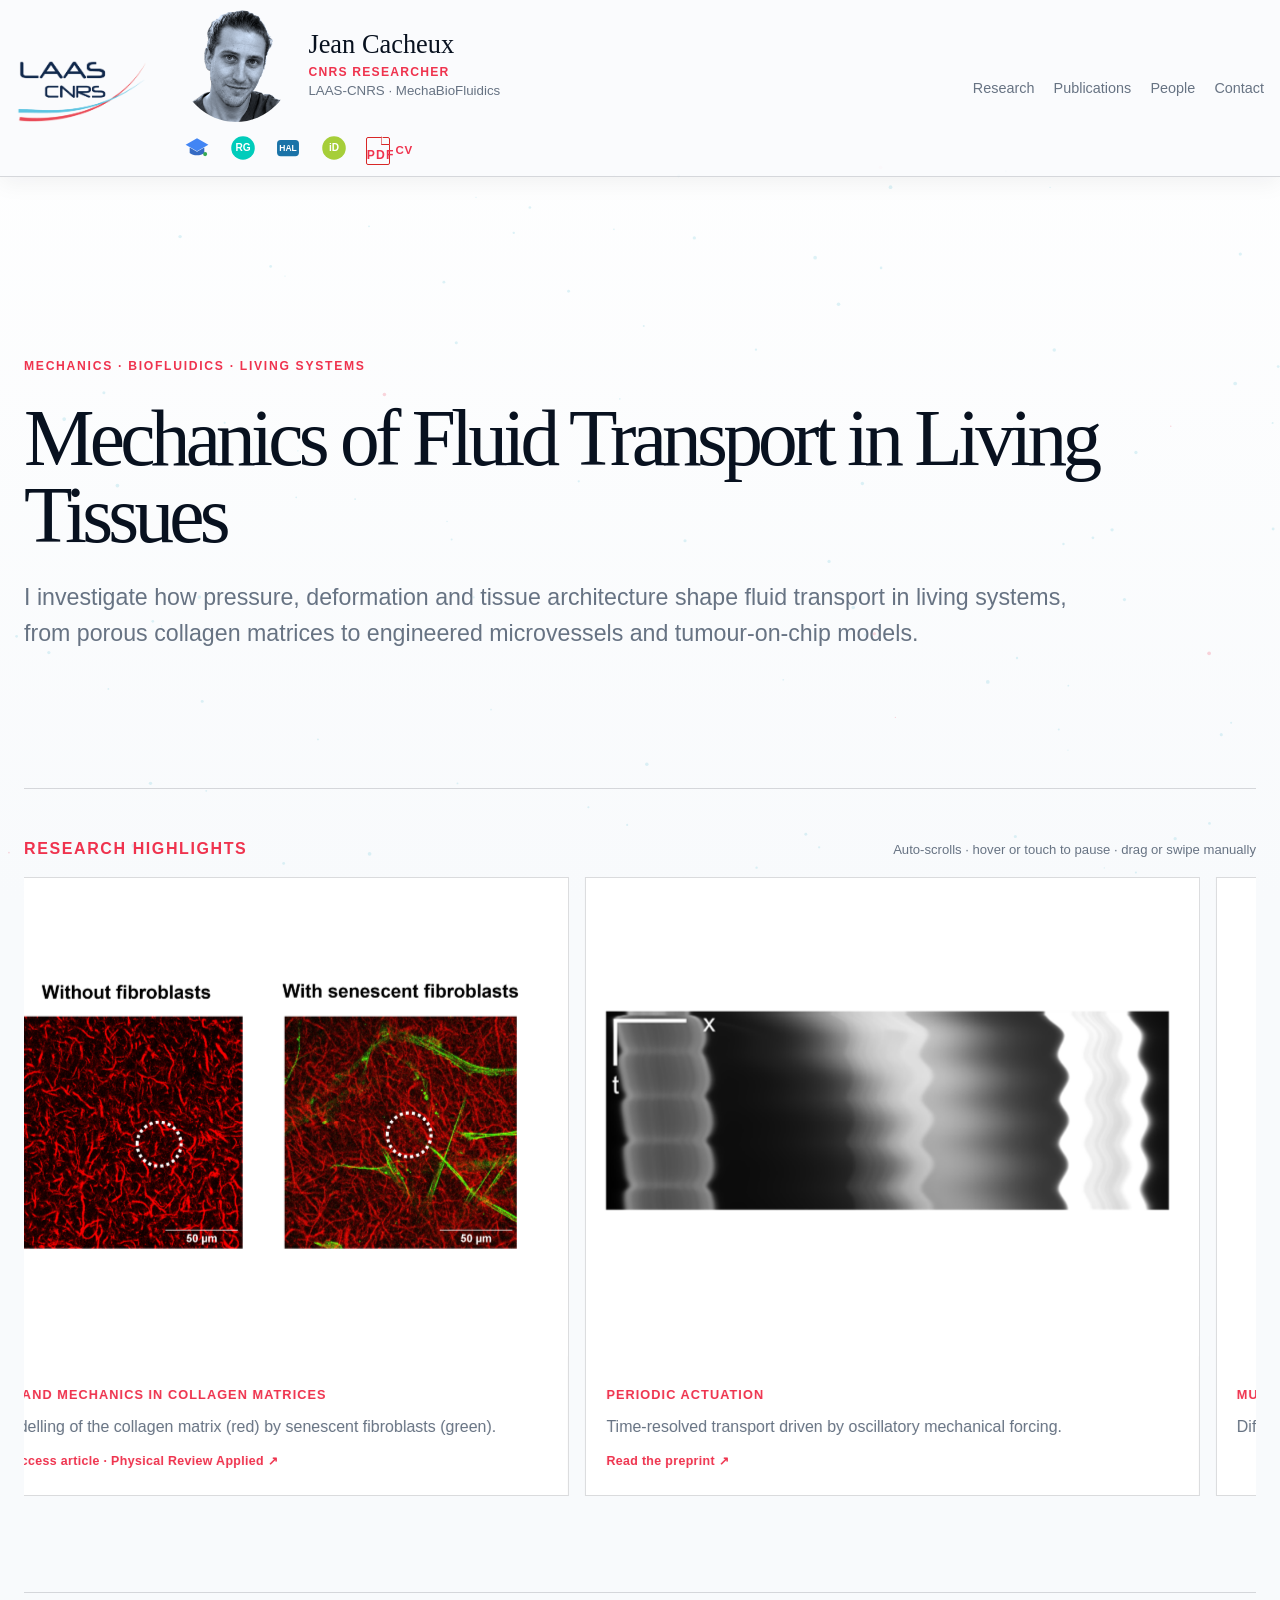
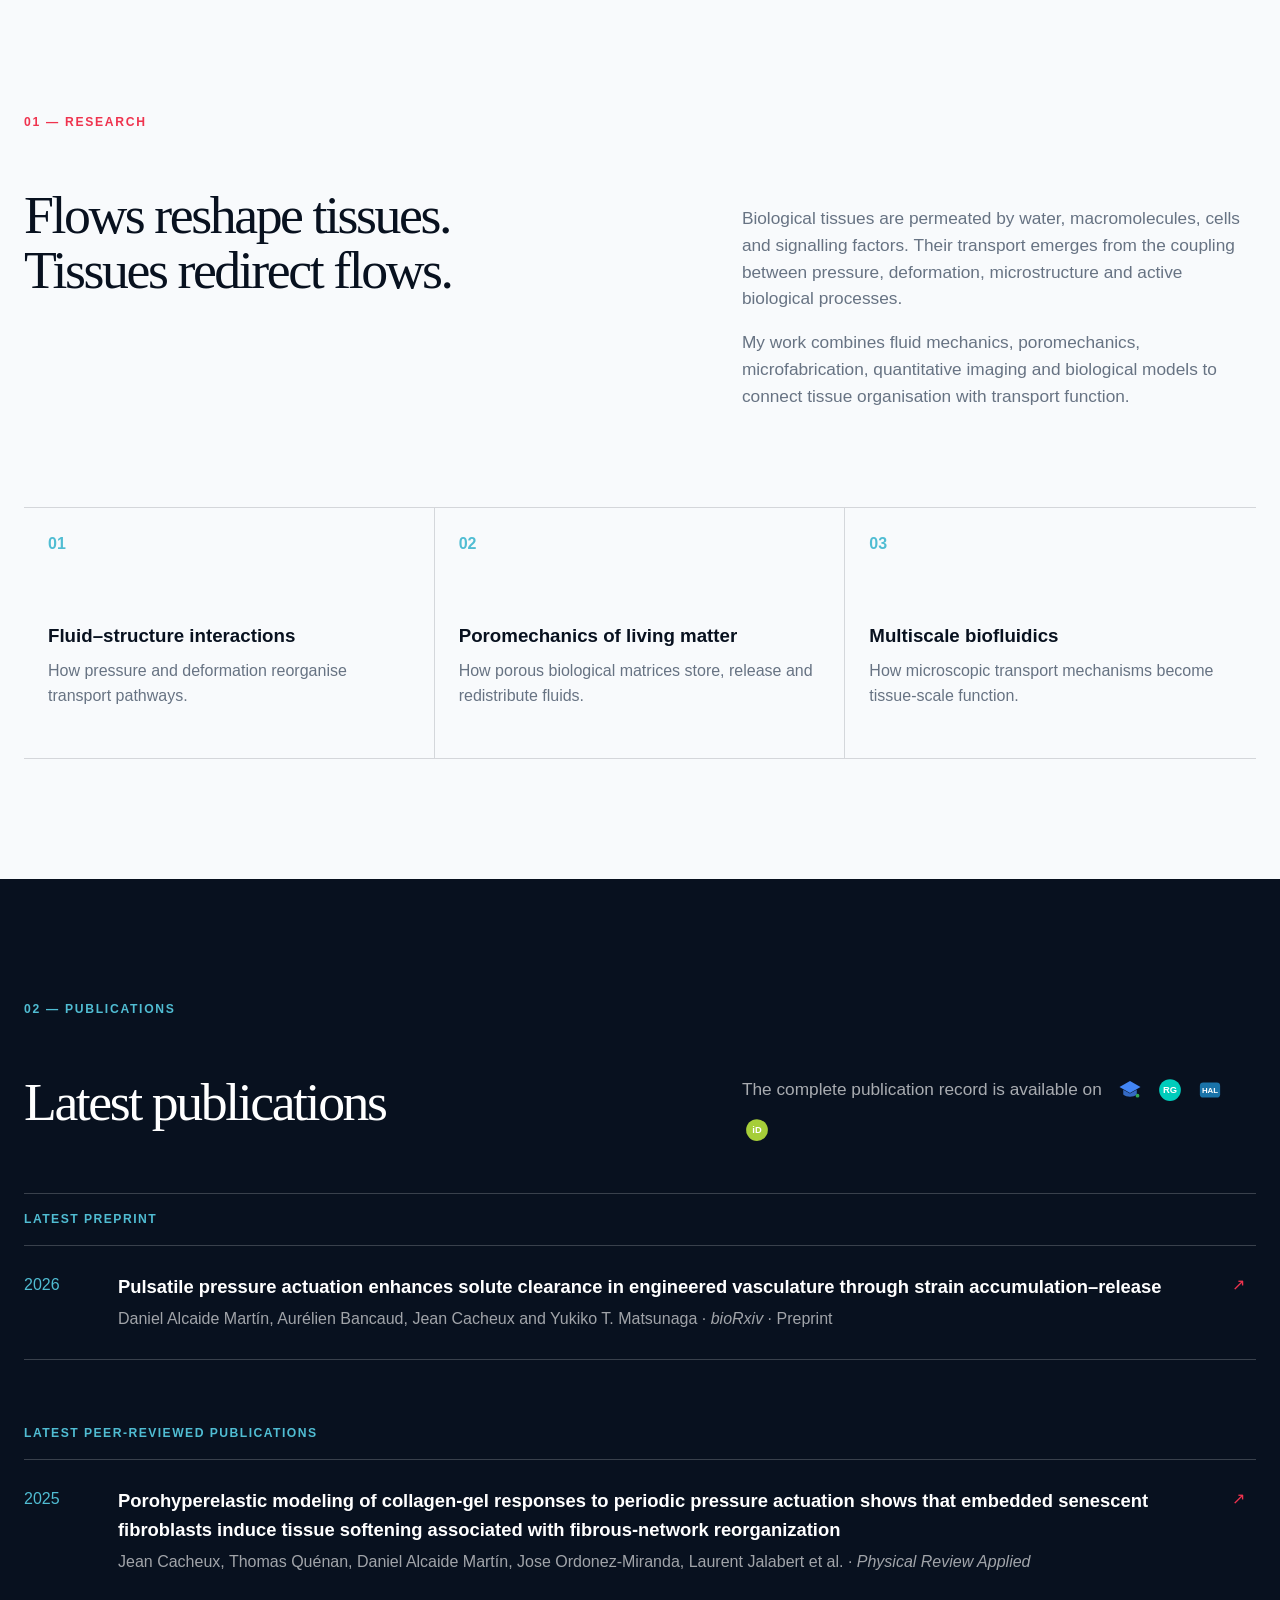
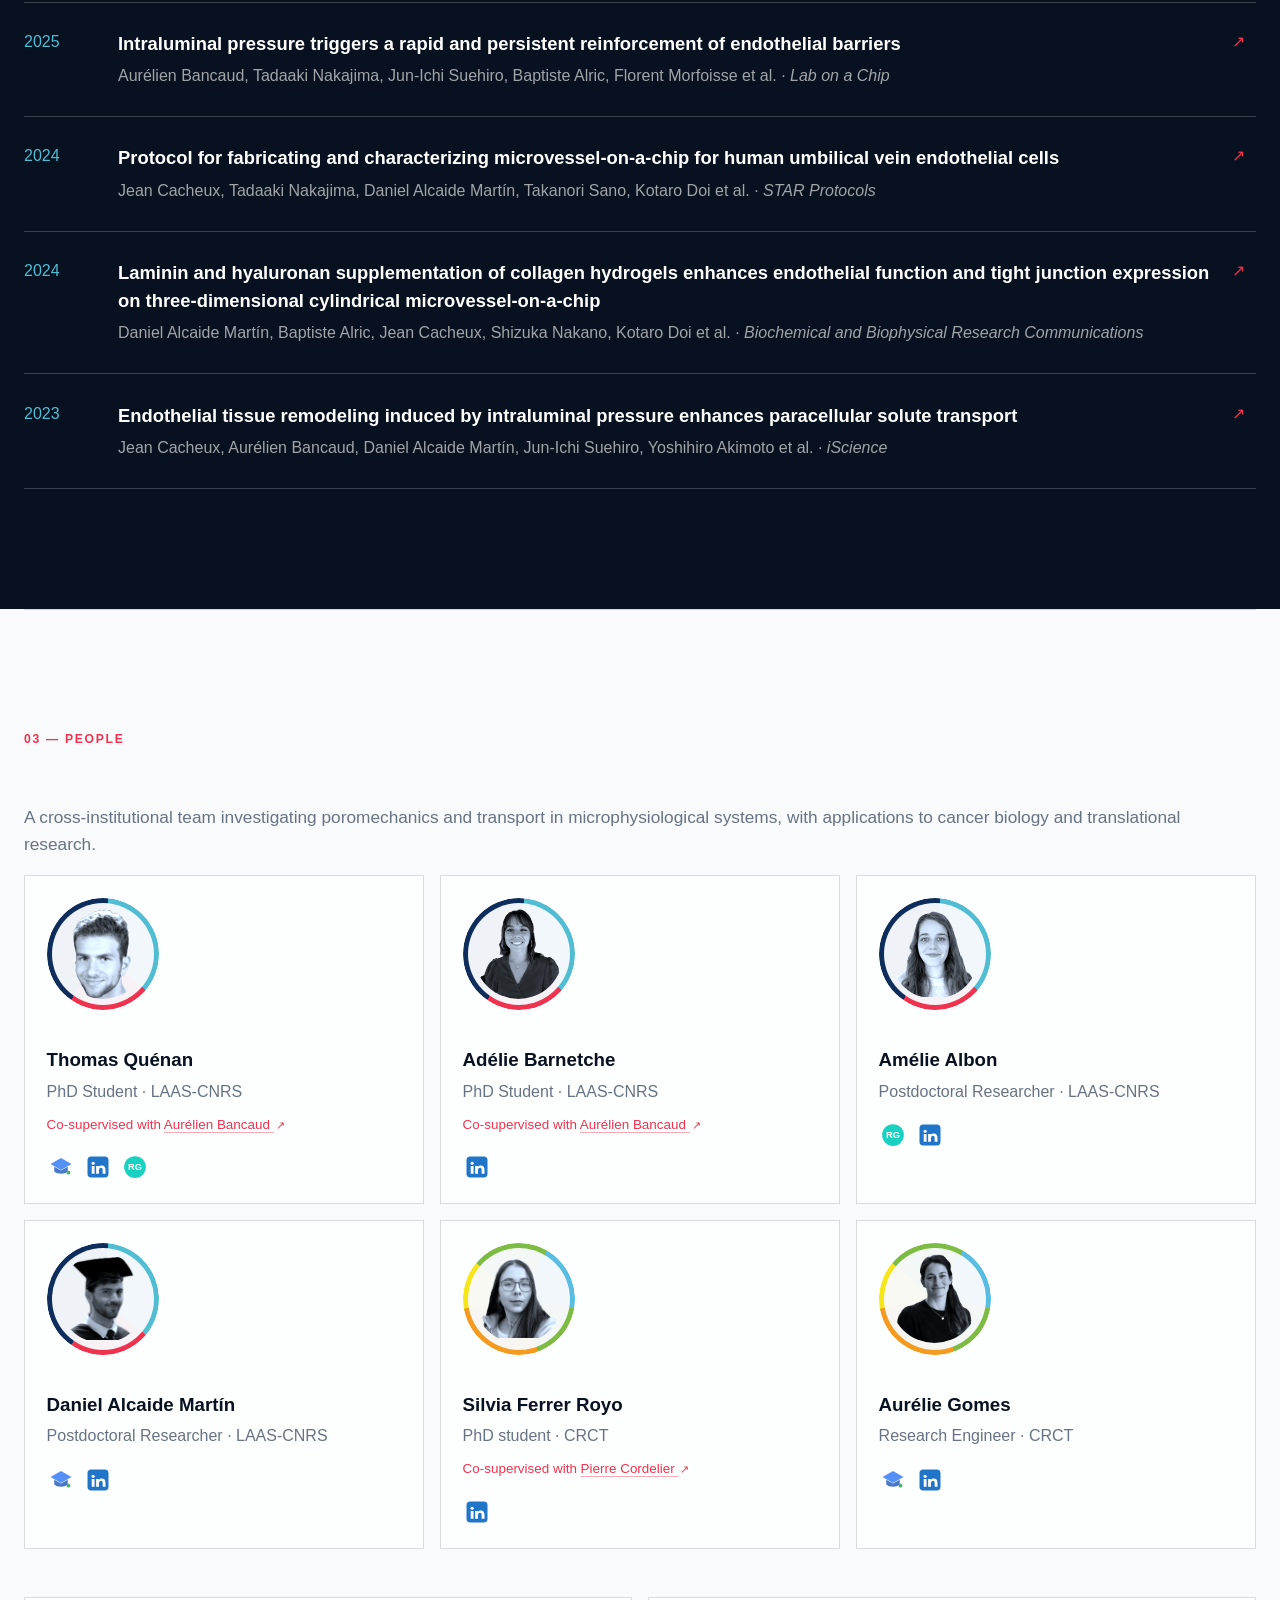
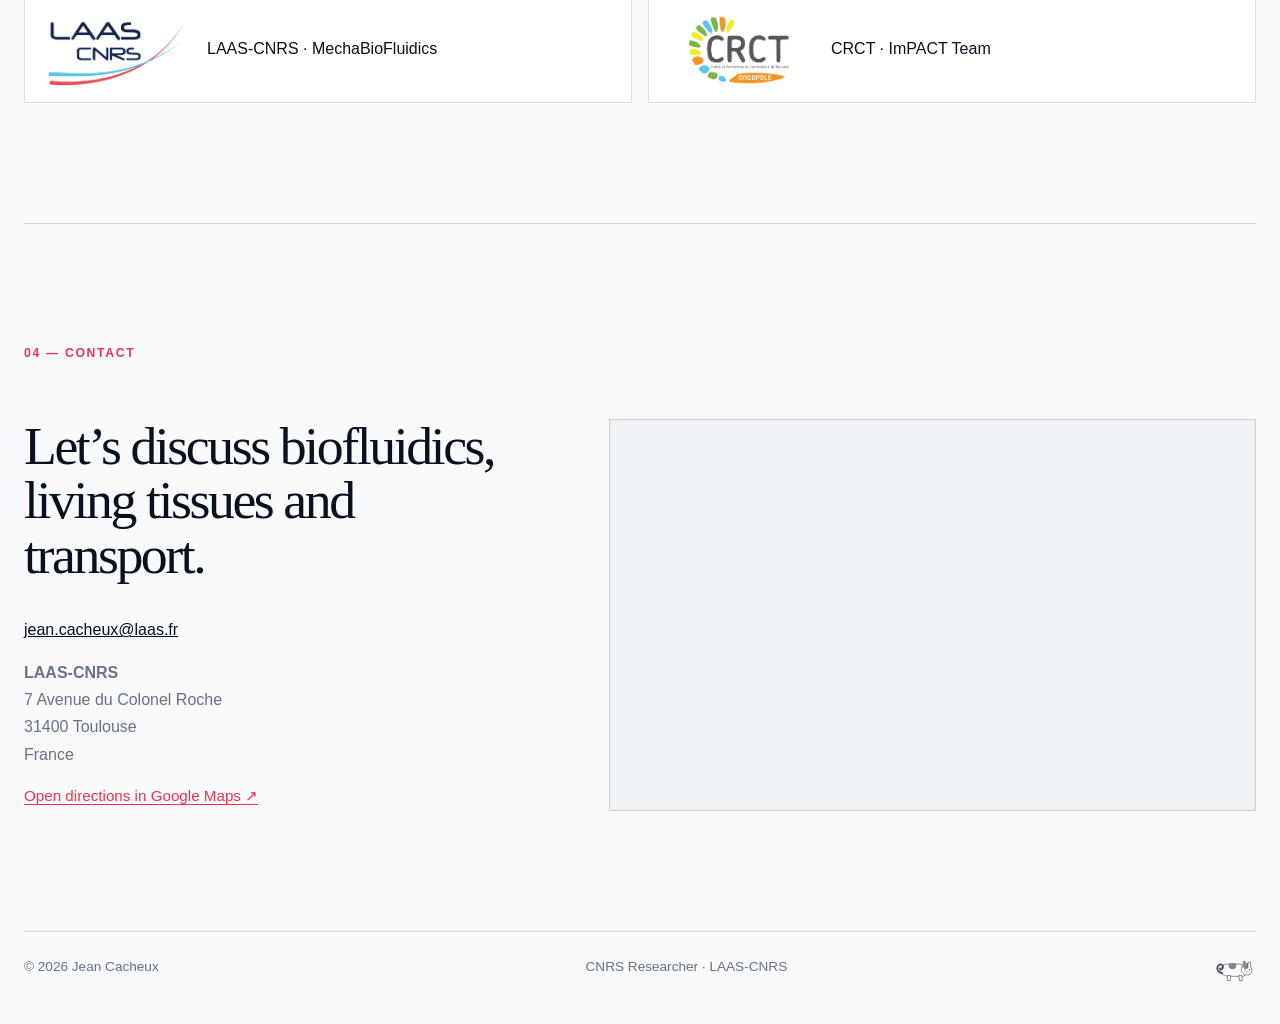
==== index.html @ 224aa4f1 "Add files via upload" ====
<!doctype html>
<html lang="en">
<head>
  <meta charset="utf-8">
  <meta name="viewport" content="width=device-width, initial-scale=1">
  <title>Jean Cacheux | CNRS Researcher | LAAS-CNRS</title>
  <meta name="description" content="Jean Cacheux is a CNRS researcher at LAAS-CNRS studying fluid transport in living tissues, collagen mechanics, biofluidics, engineered microvessels and tumour-on-chip models.">
  <meta name="author" content="Jean Cacheux">
  <meta name="keywords" content="Jean Cacheux, CNRS researcher, LAAS-CNRS, biofluidics, collagen mechanics, fluid transport, living tissues, microfluidics, tumour-on-chip, mechanobiology">
  <meta name="robots" content="index, follow, max-image-preview:large, max-snippet:-1, max-video-preview:-1">
  <meta name="theme-color" content="#f8fafc">
  <meta name="color-scheme" content="light">

  <link rel="canonical" href="https://jeancacheux.github.io/">
  <link rel="icon" href="favicon.svg" type="image/svg+xml">
  <link rel="apple-touch-icon" href="apple-touch-icon.png">

  <meta property="og:type" content="profile">
  <meta property="og:site_name" content="Jean Cacheux">
  <meta property="og:locale" content="en_GB">
  <meta property="og:title" content="Jean Cacheux | CNRS Researcher">
  <meta property="og:description" content="Mechanics and fluid transport in living tissues, collagen matrices, engineered microvessels and tumour-on-chip models.">
  <meta property="og:url" content="https://jeancacheux.github.io/">
  <meta property="og:image" content="https://jeancacheux.github.io/portrait-jean-cacheux-clean.png">
  <meta property="og:image:alt" content="Portrait of Jean Cacheux, CNRS researcher">
  <meta property="profile:first_name" content="Jean">
  <meta property="profile:last_name" content="Cacheux">

  <meta name="twitter:card" content="summary_large_image">
  <meta name="twitter:title" content="Jean Cacheux | CNRS Researcher">
  <meta name="twitter:description" content="Mechanics and fluid transport in living tissues, collagen matrices, engineered microvessels and tumour-on-chip models.">
  <meta name="twitter:image" content="https://jeancacheux.github.io/portrait-jean-cacheux-clean.png">
  <meta name="twitter:image:alt" content="Portrait of Jean Cacheux, CNRS researcher">

  <script type="application/ld+json">
{
  "@context": "https://schema.org",
  "@type": "ProfilePage",
  "@id": "https://jeancacheux.github.io/#profile-page",
  "url": "https://jeancacheux.github.io/",
  "name": "Jean Cacheux | CNRS Researcher at LAAS-CNRS",
  "description": "Academic profile of Jean Cacheux, CNRS researcher at LAAS-CNRS, working on fluid transport in living tissues, collagen mechanics, biofluidics, engineered microvessels and tumour-on-chip models.",
  "dateModified": "2026-08-03",
  "mainEntity": {
    "@type": "Person",
    "@id": "https://jeancacheux.github.io/#jean-cacheux",
    "name": "Jean Cacheux",
    "givenName": "Jean",
    "familyName": "Cacheux",
    "url": "https://jeancacheux.github.io/",
    "image": "https://jeancacheux.github.io/portrait-jean-cacheux-clean.png",
    "jobTitle": "CNRS Researcher",
    "description": "CNRS researcher studying mechanics and fluid transport in living tissues, collagen matrices, engineered microvessels and tumour-on-chip models.",
    "email": "mailto:jean.cacheux@laas.fr",
    "worksFor": [
      {
        "@type": "Organization",
        "name": "Centre national de la recherche scientifique",
        "alternateName": "CNRS",
        "url": "https://www.cnrs.fr/"
      },
      {
        "@type": "ResearchOrganization",
        "name": "LAAS-CNRS",
        "alternateName": "Laboratoire d'analyse et d'architecture des systèmes",
        "url": "https://www.laas.fr/"
      }
    ],
    "affiliation": [
      {
        "@type": "ResearchOrganization",
        "name": "LAAS-CNRS",
        "url": "https://www.laas.fr/"
      },
      {
        "@type": "ResearchOrganization",
        "name": "Centre de recherches en cancérologie de Toulouse",
        "alternateName": "CRCT",
        "url": "https://www.crct-inserm.fr/"
      }
    ],
    "address": {
      "@type": "PostalAddress",
      "streetAddress": "7 Avenue du Colonel Roche",
      "postalCode": "31400",
      "addressLocality": "Toulouse",
      "addressCountry": "FR"
    },
    "knowsAbout": [
      "Biofluidics",
      "Fluid transport in living tissues",
      "Collagen mechanics",
      "Poromechanics",
      "Microfluidics",
      "Engineered microvessels",
      "Tumour-on-chip models",
      "Mechanobiology"
    ],
    "sameAs": [
      "https://scholar.google.com/citations?user=5zyfPC8AAAAJ",
      "https://www.researchgate.net/profile/Jean-Cacheux",
      "https://cv.hal.science/jean-cacheux",
      "https://orcid.org/0000-0001-6671-5533"
    ]
  }
}
  </script>

  <link rel="stylesheet" href="styles.css?v=20260804-header-cat-clean">
</head>
<body>
  <canvas id="particles" aria-hidden="true"></canvas>

  <header class="site-header">
    <div class="header-inner">
      <img class="laas-logo" src="laas-cnrs-logo-transparent.png" alt="LAAS-CNRS">

      <div class="identity">
        <span class="identity-photo-frame"><img src="portrait-jean-cacheux-clean.png" alt="Jean Cacheux"></span>
        <div>
          <strong>Jean Cacheux</strong>
          <span>CNRS Researcher</span>
          <small>LAAS-CNRS · MechaBioFluidics</small>
        </div>

        <div class="profiles" aria-label="Academic profiles">
        <a href="https://scholar.google.com/citations?user=5zyfPC8AAAAJ" target="_blank" rel="noreferrer" aria-label="Google Scholar"><img src="icon-scholar.svg" alt=""></a>
        <a href="https://www.researchgate.net/profile/Jean-Cacheux" target="_blank" rel="noreferrer" aria-label="ResearchGate"><img src="icon-researchgate.svg" alt=""></a>
        <a href="https://cv.hal.science/jean-cacheux" target="_blank" rel="noreferrer" aria-label="HAL"><img src="icon-hal.svg" alt=""></a>
        <a href="https://orcid.org/0000-0001-6671-5533" target="_blank" rel="noreferrer" aria-label="ORCID"><img src="icon-orcid.svg" alt=""></a>
        <a class="cv-download" href="jean-cacheux-cv.pdf" download aria-label="Download CV as PDF">
          <span class="pdf-badge" aria-hidden="true"><span>PDF</span></span>
          <span>CV</span>
        </a>
      </div>
      </div>

      <nav aria-label="Main navigation">
        <a href="#research">Research</a>
        <a href="#publications">Publications</a>
        <a href="#team">People</a>
        <a href="#contact">Contact</a>
      </nav>
    </div>
  </header>

  <main>
    <section id="research" class="hero">
      <p class="eyebrow">Mechanics · Biofluidics · Living systems</p>
      <h1>Mechanics of Fluid Transport in Living Tissues</h1>
      <p class="hero-copy">
        I investigate how pressure, deformation and tissue architecture shape fluid
        transport in living systems, from porous collagen matrices to engineered
        microvessels and tumour-on-chip models.
      </p>
    </section>

    <section class="carousel-section" aria-label="Research highlights">
      <div class="carousel-heading">
        <h2>Research highlights</h2>
        <p>Auto-scrolls · hover or touch to pause · drag or swipe manually</p>
      </div>

      <div class="carousel" id="research-carousel">
        <div class="carousel-track">
          <article class="slide parallax-card">
            <img src="research-collagen.png" alt="Macromolecular transport in collagen">
            <div>
              <strong>Flow and mechanics in collagen matrices</strong>
              <p>Remodelling of the collagen matrix (red) by senescent fibroblasts (green).</p>
              <a class="highlight-paper-link" href="https://hal.science/hal-05399336v1" target="_blank" rel="noreferrer">Open-access article · Physical Review Applied ↗</a>
            </div>
          </article>
          <article class="slide parallax-card">
            <img src="research-kymograph.png" alt="Kymograph of periodic transport">
            <div>
              <strong>Periodic actuation</strong>
              <p>Time-resolved transport driven by oscillatory mechanical forcing.</p>
              <a class="highlight-paper-link" href="https://www.biorxiv.org/content/10.64898/2026.01.08.698435v1" target="_blank" rel="noreferrer">Read the preprint ↗</a>
            </div>
          </article>
          <article class="slide parallax-card">
            <img src="research-diffusion.png" alt="Multiphysics tumour transport simulation">
            <div><strong>Multiphysics modelling</strong><p>Diffusion and convection in simplified tumour models.</p></div>
          </article>
          <article class="slide parallax-card">
            <img src="research-chip.jpg" alt="Multilevel epithelial culture on chip">
            <div><strong>Organ-on-chip</strong><p>Multilevel epithelial culture in laser-cut PMMA devices embedded in collagen.</p></div>
          </article>
          <article class="slide parallax-card">
            <img src="research-vessel.jpg" alt="Pressure-dependent transport in microvessels">
            <div>
              <strong>Microvascular transport</strong>
              <p>Pressure-dependent barrier transport in engineered microvessels.</p>
              <a class="highlight-paper-link" href="https://laas.hal.science/hal-04250976v1" target="_blank" rel="noreferrer">Open-access article · iScience ↗</a>
            </div>
          </article>
        </div>
      </div>
    </section>

    <section class="chapter">
      <div class="chapter-label">01 — Research</div>
      <div class="chapter-grid">
        <h2>Flows reshape tissues.<br>Tissues redirect flows.</h2>
        <div>
          <p>Biological tissues are permeated by water, macromolecules, cells and signalling factors. Their transport emerges from the coupling between pressure, deformation, microstructure and active biological processes.</p>
          <p>My work combines fluid mechanics, poromechanics, microfabrication, quantitative imaging and biological models to connect tissue organisation with transport function.</p>
        </div>
      </div>

      <div class="axes">
        <article><span>01</span><h3>Fluid–structure interactions</h3><p>How pressure and deformation reorganise transport pathways.</p></article>
        <article><span>02</span><h3>Poromechanics of living matter</h3><p>How porous biological matrices store, release and redistribute fluids.</p></article>
        <article><span>03</span><h3>Multiscale biofluidics</h3><p>How microscopic transport mechanisms become tissue-scale function.</p></article>
      </div>
    </section>

    <section id="publications" class="chapter dark">
      <div class="chapter-label">02 — Publications</div>
      <div class="chapter-grid">
        <h2>Latest publications</h2>
        <p class="publication-links">
          <span>The complete publication record is available on</span>
          <a href="https://scholar.google.com/citations?user=5zyfPC8AAAAJ" target="_blank" rel="noreferrer" aria-label="Google Scholar">
            <img src="icon-scholar.svg" alt="">
          </a>
          <a href="https://www.researchgate.net/profile/Jean-Cacheux" target="_blank" rel="noreferrer" aria-label="ResearchGate">
            <img src="icon-researchgate.svg" alt="">
          </a>
          <a href="https://cv.hal.science/jean-cacheux" target="_blank" rel="noreferrer" aria-label="HAL">
            <img src="icon-hal.svg" alt="">
          </a>
          <a href="https://orcid.org/0000-0001-6671-5533" target="_blank" rel="noreferrer" aria-label="ORCID">
            <img src="icon-orcid.svg" alt="">
          </a>
        </p>
      </div>

      <div class="preprints">
        <div class="preprints-heading">
          <span>Latest preprint</span>
        </div>
        <article>
          <time>2026</time>
          <div>
            <h3>Pulsatile pressure actuation enhances solute clearance in engineered vasculature through strain accumulation–release</h3>
            <p>Daniel Alcaide Martín, Aurélien Bancaud, Jean Cacheux and Yukiko T. Matsunaga · <em>bioRxiv</em> · Preprint</p>
          </div>
          <a href="https://www.biorxiv.org/content/10.64898/2026.01.08.698435v1"
             target="_blank" rel="noreferrer"
             aria-label="Open preprint on bioRxiv">↗</a>
        </article>
      </div>

      <div class="peer-reviewed-label">Latest peer-reviewed publications</div>

      <div class="publications">
        <article><time>2025</time><div><h3>Porohyperelastic modeling of collagen-gel responses to periodic pressure actuation shows that embedded senescent fibroblasts induce tissue softening associated with fibrous-network reorganization</h3><p>Jean Cacheux, Thomas Quénan, Daniel Alcaide Martín, Jose Ordonez-Miranda, Laurent Jalabert et al. · <em>Physical Review Applied</em></p></div><a href="https://doi.org/10.1103/7c89-529p" target="_blank" rel="noreferrer">↗</a></article>
        <article><time>2025</time><div><h3>Intraluminal pressure triggers a rapid and persistent reinforcement of endothelial barriers</h3><p>Aurélien Bancaud, Tadaaki Nakajima, Jun-Ichi Suehiro, Baptiste Alric, Florent Morfoisse et al. · <em>Lab on a Chip</em></p></div><a href="https://doi.org/10.1039/D5LC00104H" target="_blank" rel="noreferrer">↗</a></article>
        <article><time>2024</time><div><h3>Protocol for fabricating and characterizing microvessel-on-a-chip for human umbilical vein endothelial cells</h3><p>Jean Cacheux, Tadaaki Nakajima, Daniel Alcaide Martín, Takanori Sano, Kotaro Doi et al. · <em>STAR Protocols</em></p></div><a href="https://doi.org/10.1016/j.xpro.2024.102950" target="_blank" rel="noreferrer">↗</a></article>
        <article><time>2024</time><div><h3>Laminin and hyaluronan supplementation of collagen hydrogels enhances endothelial function and tight junction expression on three-dimensional cylindrical microvessel-on-a-chip</h3><p>Daniel Alcaide Martín, Baptiste Alric, Jean Cacheux, Shizuka Nakano, Kotaro Doi et al. · <em>Biochemical and Biophysical Research Communications</em></p></div><a href="https://doi.org/10.1016/j.bbrc.2024.150234" target="_blank" rel="noreferrer">↗</a></article>
        <article><time>2023</time><div><h3>Endothelial tissue remodeling induced by intraluminal pressure enhances paracellular solute transport</h3><p>Jean Cacheux, Aurélien Bancaud, Daniel Alcaide Martín, Jun-Ichi Suehiro, Yoshihiro Akimoto et al. · <em>iScience</em></p></div><a href="https://doi.org/10.1016/j.isci.2023.107141" target="_blank" rel="noreferrer">↗</a></article>
      </div>
    </section>

    <section id="team" class="chapter">
      <div class="chapter-label">03 — People</div>
      <p class="team-intro">A cross-institutional team investigating poromechanics and transport in microphysiological systems, with applications to cancer biology and translational research.</p>

      <div class="team-grid">
        <article>
          <div class="team-photo laas-photo"><img src="team-thomas.png" alt="Thomas Quénan"></div>
          <h3>Thomas Quénan</h3>
          <p>PhD Student · LAAS-CNRS</p>
          <span>Co-supervised with <a class="supervisor-link" href="https://scholar.google.com/citations?user=j7NBkdAAAAAJ" target="_blank" rel="noreferrer">Aurélien Bancaud <span aria-hidden="true">↗</span></a></span>
        
          <div class="team-profiles" aria-label="Thomas Quénan academic profiles"><a href="https://scholar.google.com/citations?user=dklnf9IAAAAJ" target="_blank" rel="noreferrer" aria-label="Thomas Quénan — Google Scholar"><img src="icon-scholar.svg" alt=""></a><a href="https://fr.linkedin.com/in/thomas-qu%C3%A9nan-95626a209" target="_blank" rel="noreferrer" aria-label="Thomas Quénan — LinkedIn"><img src="icon-linkedin.svg" alt=""></a><a href="https://www.researchgate.net/profile/Thomas-Quenan" target="_blank" rel="noreferrer" aria-label="Thomas Quénan — ResearchGate"><img src="icon-researchgate.svg" alt=""></a></div>
        </article>

        <article>
          <div class="team-photo laas-photo"><img src="team-adelie.png" alt="Adélie Barnetche"></div>
          <h3>Adélie Barnetche</h3>
          <p>PhD Student · LAAS-CNRS</p>
          <span>Co-supervised with <a class="supervisor-link" href="https://scholar.google.com/citations?user=j7NBkdAAAAAJ" target="_blank" rel="noreferrer">Aurélien Bancaud <span aria-hidden="true">↗</span></a></span>

          <div class="team-profiles" aria-label="Adélie Barnetche academic profiles">
            <a href="https://fr.linkedin.com/in/ad%C3%A9lie-barnetche-53496024a" target="_blank" rel="noreferrer" aria-label="Adélie Barnetche — LinkedIn">
              <img src="icon-linkedin.svg" alt="">
            </a>
          </div>
        </article>

        <article>
          <div class="team-photo laas-photo"><img src="team-amelie.png" alt="Amélie Albon"></div>
          <h3>Amélie Albon</h3>
          <p>Postdoctoral Researcher · LAAS-CNRS</p>
        
          <div class="team-profiles" aria-label="Amélie Albon academic profiles"><a href="https://www.researchgate.net/profile/Amelie-Albon" target="_blank" rel="noreferrer" aria-label="Amélie Albon — ResearchGate"><img src="icon-researchgate.svg" alt=""></a><a href="https://fr.linkedin.com/in/am%C3%A9lie-albon-2543aa11b" target="_blank" rel="noreferrer" aria-label="Amélie Albon — LinkedIn"><img src="icon-linkedin.svg" alt=""></a></div>
        </article>

        <article>
          <div class="team-photo laas-photo"><img src="team-daniel.png" alt="Daniel Alcaide Martín"></div>
          <h3>Daniel Alcaide Martín</h3>
          <p>Postdoctoral Researcher · LAAS-CNRS</p>

          <div class="team-profiles" aria-label="Daniel Alcaide Martín academic profiles"><a href="https://scholar.google.com/citations?user=i6I3uScAAAAJ" target="_blank" rel="noreferrer" aria-label="Daniel Alcaide Martín — Google Scholar"><img src="icon-scholar.svg" alt=""></a><a href="https://fr.linkedin.com/in/danielalcaide/en" target="_blank" rel="noreferrer" aria-label="Daniel Alcaide Martín — LinkedIn"><img src="icon-linkedin.svg" alt=""></a></div>
        </article>

        <article>
          <div class="team-photo crct-photo"><img src="team-silvia.png" alt="Silvia Ferrer Royo"></div>
          <h3>Silvia Ferrer Royo</h3>
          <p>PhD student · CRCT</p>
          <span>Co-supervised with <a class="supervisor-link" href="https://scholar.google.com/citations?user=sv9jucoAAAAJ" target="_blank" rel="noreferrer">Pierre Cordelier <span aria-hidden="true">↗</span></a></span>
        
          <div class="team-profiles" aria-label="Silvia Ferrer Royo academic profiles"><a href="https://es.linkedin.com/in/silvia-ferrer-royo-736558229/es" target="_blank" rel="noreferrer" aria-label="Silvia Ferrer Royo — LinkedIn"><img src="icon-linkedin.svg" alt=""></a></div>
        </article>

        <article>
          <div class="team-photo crct-photo"><img src="team-aurelie.png" alt="Aurélie Gomes"></div>
          <h3>Aurélie Gomes</h3>
          <p>Research Engineer · CRCT</p>
        
          <div class="team-profiles" aria-label="Aurélie Gomes academic profiles"><a href="https://scholar.google.com/citations?user=eibazVwAAAAJ" target="_blank" rel="noreferrer" aria-label="Aurélie Gomes — Google Scholar"><img src="icon-scholar.svg" alt=""></a><a href="https://fr.linkedin.com/in/aur%C3%A9lie-gomes-1427a97a" target="_blank" rel="noreferrer" aria-label="Aurélie Gomes — LinkedIn"><img src="icon-linkedin.svg" alt=""></a></div>
        </article>
      </div>

      <div class="affiliations">
        <div><img src="laas-cnrs-logo-transparent.png" alt="LAAS-CNRS"><span>LAAS-CNRS · MechaBioFluidics</span></div>
        <div><img src="crct-logo.jpg" alt="CRCT"><span>CRCT · ImPACT Team</span></div>
      </div>
    </section>

    <section id="contact" class="chapter contact">
      <div class="chapter-label">04 — Contact</div>

      <div class="contact-layout">
        <div class="contact-copy">
          <h2>Let’s discuss biofluidics, living tissues and transport.</h2>

          <div class="contact-details">
            <a href="mailto:jean.cacheux@laas.fr">jean.cacheux@laas.fr</a>
            <address>
              <strong>LAAS-CNRS</strong><br>
              7 Avenue du Colonel Roche<br>
              31400 Toulouse<br>
              France
            </address>
            <a class="directions-link"
               href="https://www.google.com/maps/search/?api=1&query=LAAS-CNRS%2C%207%20Avenue%20du%20Colonel%20Roche%2C%2031400%20Toulouse"
               target="_blank" rel="noreferrer">
              Open directions in Google Maps ↗
            </a>
          </div>
        </div>

        <div class="map-frame">
          <iframe
            title="Map showing LAAS-CNRS in Toulouse"
            src="https://www.google.com/maps/embed?pb=!1m18!1m12!1m3!1d9271157.41917555!2d-7.185957180278927!3d44.37593058932234!2m3!1f0!2f0!3f0!3m2!1i1024!2i768!4f13.1!3m3!1m2!1s0x12aebc317049b019%3A0xa1fd43ac8168c112!2sLaboratory%20for%20Analysis%20and%20Architecture%20of%20Systems!5e0!3m2!1sen!2sfr!4v1785835314163!5m2!1sen!2sfr"
            loading="lazy"
            referrerpolicy="no-referrer-when-downgrade"
            allowfullscreen>
          </iframe>
        </div>
      </div>
    </section>
  </main>

  <footer><span>© <span id="year"></span> Jean Cacheux</span><span>CNRS Researcher · LAAS-CNRS</span>
    <button class="cat-trigger" type="button" aria-label="Outside research" aria-haspopup="dialog" aria-controls="outside-research-modal">
      <svg class="cat-icon" viewBox="0 0 120 72" aria-hidden="true" focusable="false">
        <path class="cat-body"
          d="M30 51
             C20 48 16 40 19 31
             C22 22 33 18 45 19
             L69 19
             C82 19 92 27 94 39
             C95 48 89 54 79 54
             L43 54
             C38 54 34 53 30 51Z"/>
        <path class="cat-head"
          d="M81 22
             L86 10
             L94 18
             L104 13
             L105 28
             C110 33 110 42 104 47
             C98 52 88 51 82 45
             C76 39 77 28 81 22Z"/>
        <path class="cat-leg" d="M39 51 L38 66 L46 66 L48 52Z"/>
        <path class="cat-leg" d="M71 51 L73 66 L81 66 L79 51Z"/>
        <path class="cat-tail-line"
          d="M24 45
             C9 43 6 30 13 23
             C20 17 28 21 25 30
             C23 36 18 36 16 32"
          fill="none"/>
        <path class="cat-patch"
          d="M43 19
             C49 17 57 17 63 19
             L60 31
             L52 34
             L43 29Z"/>
        <path class="cat-patch"
          d="M84 21
             L86 11
             L94 18
             L98 16
             L97 30
             L90 34
             L82 28Z"/>
        <path class="cat-stripe" d="M47 20 L50 31"/>
        <path class="cat-stripe" d="M54 19 L55 30"/>
        <path class="cat-stripe" d="M61 20 L59 30"/>
        <path class="cat-stripe" d="M87 21 L91 29"/>
        <path class="cat-stripe" d="M95 19 L96 28"/>
        <circle class="cat-eye" cx="88" cy="36" r="1.6"/>
        <circle class="cat-eye" cx="101" cy="35" r="1.6"/>
        <path class="cat-face" d="M93 41 Q96 44 99 41"/>
      </svg>
    </button>
</footer>
  <script src="script.js?v=20260804-v1-2"></script>

  <div class="outside-modal" id="outside-research-modal" role="dialog" aria-modal="true" aria-labelledby="outside-research-title" hidden>
    <div class="outside-modal__backdrop" data-close-modal></div>
    <div class="outside-modal__panel" role="document">
      <button class="outside-modal__close" type="button" aria-label="Close" data-close-modal>×</button>
      <p class="outside-modal__eyebrow">Outside research...</p>
      <h2 id="outside-research-title">Finding inspiration in the little things.</h2>
      <img src="malraux.jpeg" alt="Malraux, Jean Cacheux's cat">
    </div>
  </div>

  <script>
    (() => {
      const trigger = document.querySelector('.cat-trigger');
      const modal = document.getElementById('outside-research-modal');
      if (!trigger || !modal) return;

      const closeButtons = modal.querySelectorAll('[data-close-modal]');
      let previousFocus = null;
      let singleClickTimer = null;

      const openModal = () => {
        previousFocus = document.activeElement;
        modal.hidden = false;
        document.body.classList.add('modal-open');
        modal.querySelector('.outside-modal__close')?.focus();
      };

      const closeModal = () => {
        modal.hidden = true;
        document.body.classList.remove('modal-open');
        previousFocus?.focus();
      };

      const pawSvg = `
        <svg viewBox="0 0 64 64" aria-hidden="true" focusable="false">
          <ellipse cx="32" cy="39" rx="13.5" ry="11.5"></ellipse>
          <ellipse cx="13.5" cy="23" rx="6.2" ry="8.2" transform="rotate(-22 13.5 23)"></ellipse>
          <ellipse cx="26" cy="14" rx="6.2" ry="8.2" transform="rotate(-8 26 14)"></ellipse>
          <ellipse cx="39" cy="14" rx="6.2" ry="8.2" transform="rotate(8 39 14)"></ellipse>
          <ellipse cx="51" cy="23" rx="6.2" ry="8.2" transform="rotate(22 51 23)"></ellipse>
        </svg>
      `;

      const refreshPawContrast = layer => {
        if (!layer?.isConnected) return;

        layer.querySelectorAll('.paw-mark').forEach(mark => {
          const rect = mark.getBoundingClientRect();
          const x = rect.left + rect.width / 2;
          const y = rect.top + rect.height / 2;

          // Temporarily ignore the paw layer itself so elementFromPoint
          // reads the actual page section underneath.
          layer.style.visibility = 'hidden';
          const underneath = document.elementFromPoint(x, y);
          layer.style.visibility = '';

          mark.classList.toggle(
            'paw-mark--dark-bg',
            Boolean(underneath?.closest('.dark'))
          );
        });

        requestAnimationFrame(() => refreshPawContrast(layer));
      };

      const launchPaws = (duration = 3800) => {
        document.querySelector('.paw-trail')?.remove();

        const layer = document.createElement('div');
        layer.className = 'paw-trail';
        layer.setAttribute('aria-hidden', 'true');

        const pawCount = 38;
        const pointsPerTurn = 4 + Math.floor(Math.random() * 3);
        let currentX = 12 + Math.random() * 20;
        let targetX = 60 + Math.random() * 28;
        let finalX = targetX;

        for (let index = 0; index < pawCount; index += 1) {
          const progress = index / (pawCount - 1);
          const segmentIndex = index % pointsPerTurn;
          const segmentProgress = segmentIndex / pointsPerTurn;

          if (index > 0 && segmentIndex === 0) {
            currentX = targetX;

            let candidate;
            do {
              candidate = 7 + Math.random() * 86;
            } while (Math.abs(candidate - currentX) < 22);

            targetX = candidate;
          }

          const easedSegment = segmentProgress * segmentProgress * (3 - 2 * segmentProgress);
          const x = currentX + (targetX - currentX) * easedSegment
            + (Math.random() * 4 - 2);
          const y = 91 - progress * 80 + (Math.random() * 3 - 1.5);

          const dx = (targetX - currentX) / pointsPerTurn;
          const rotation = Math.atan2(-80 / pawCount, dx) * 180 / Math.PI
            + 90 + (Math.random() * 10 - 5);

          const mark = document.createElement('span');
          mark.className = 'paw-mark';
          mark.innerHTML = pawSvg;
          mark.style.left = `${Math.max(5, Math.min(94, x))}vw`;
          mark.style.top = `${y}vh`;
          mark.style.animationDelay = `${progress * duration * .94}ms`;
          mark.style.animationDuration = `${880 + Math.random() * 260}ms`;
          mark.style.setProperty('--paw-rotation', `${rotation}deg`);
          layer.appendChild(mark);

          if (index === pawCount - 1) {
            finalX = Math.max(5, Math.min(94, x));
          }
        }

        document.body.appendChild(layer);
        requestAnimationFrame(() => refreshPawContrast(layer));
        window.setTimeout(() => layer.remove(), duration + 1500);

        return finalX;
      };

      const scrollToTopAtConstantSpeed = (duration = 3800) => {
        const startY = window.scrollY;
        const startTime = performance.now();

        const step = now => {
          const progress = Math.min((now - startTime) / duration, 1);
          window.scrollTo(0, Math.round(startY * (1 - progress)));
          if (progress < 1) requestAnimationFrame(step);
        };

        requestAnimationFrame(step);
      };

      const launchTail = finalX => {
        document.querySelector('.cat-tail')?.remove();

        const tail = document.createElement('div');
        tail.className = 'cat-tail';
        tail.setAttribute('aria-hidden', 'true');
        tail.style.left = `clamp(12px, calc(${finalX}vw - 41px), calc(100vw - 94px))`;
        tail.innerHTML = `
          <svg viewBox="0 0 110 330" aria-hidden="true" focusable="false">
            <path
              d="M57 322
                 C25 286, 18 236, 57 203
                 C91 174, 91 126, 59 99
                 C33 77, 34 39, 60 8"
              fill="none"
              stroke="currentColor"
              stroke-width="10"
              stroke-linecap="round"
            />
          </svg>
        `;

        document.body.appendChild(tail);

        const svg = tail.querySelector('svg');

        tail.animate(
          [
            { opacity: 0, transform: 'translate3d(0, 190px, 0)' },
            { opacity: 1, transform: 'translate3d(0, 155px, 0)', offset: .12 },
            { opacity: 1, transform: 'translate3d(0, 22px, 0)', offset: .62 },
            { opacity: .72, transform: 'translate3d(0, -92px, 0)', offset: .84 },
            { opacity: 0, transform: 'translate3d(0, -340px, 0)' }
          ],
          {
            duration: 2450,
            easing: 'cubic-bezier(.18,.67,.16,1)',
            fill: 'forwards'
          }
        );

        svg.animate(
          [
            { transform: 'rotate(-2deg) translateX(-2px)' },
            { transform: 'rotate(2.5deg) translateX(3px)', offset: .5 },
            { transform: 'rotate(-.5deg) translateX(0)' }
          ],
          {
            duration: 2450,
            easing: 'ease-in-out',
            fill: 'forwards'
          }
        );

        window.setTimeout(() => tail.remove(), 2550);
      };

      trigger.addEventListener('click', event => {
        event.preventDefault();

        if (singleClickTimer !== null) {
          window.clearTimeout(singleClickTimer);
          singleClickTimer = null;

          if (!modal.hidden) closeModal();

          const duration = 3800;
          const finalPawX = launchPaws(duration);
          scrollToTopAtConstantSpeed(duration);
          window.setTimeout(() => launchTail(finalPawX), duration + 300);
          return;
        }

        singleClickTimer = window.setTimeout(() => {
          singleClickTimer = null;
          openModal();
        }, 450);
      });

      closeButtons.forEach(button => button.addEventListener('click', closeModal));

      document.addEventListener('keydown', event => {
        if (event.key === 'Escape' && !modal.hidden) closeModal();
      });
    })();
  </script>

</body>
</html>
---- styles.css ----
:root {
  --ink: #08111f;
  --blue: #0e2d5c;
  --cyan: #50bdd3;
  --red: #ef334e;
  --paper: #f8fafc;
  --white: #ffffff;
  --muted: #677383;
  --line: rgba(8, 17, 31, .15);
  --max: 1280px;
  --portrait-size: 112px;
  --team-image-scale: 80%;
}

* {
  box-sizing: border-box;
}

html {
  scroll-behavior: smooth;
  scroll-padding-top: 132px;
}

body {
  margin: 0;
  color: var(--ink);
  background: var(--paper);
  font-family: Inter, ui-sans-serif, -apple-system, BlinkMacSystemFont, "Segoe UI", sans-serif;
  line-height: 1.55;
}

a {
  color: inherit;
}

#particles {
  position: fixed;
  inset: 0;
  z-index: 0;
  width: 100%;
  height: 100%;
  pointer-events: none;
  background: linear-gradient(180deg, #fff 0%, #f8fafc 100%);
}

.site-header,
main,
footer {
  position: relative;
  z-index: 1;
}

/* ---------------- Header ---------------- */

.site-header {
  position: sticky;
  top: 0;
  z-index: 1000;
  background: rgba(248, 250, 252, .75);
  border-bottom: 1px solid var(--line);
  backdrop-filter: blur(16px) saturate(135%);
  -webkit-backdrop-filter: blur(16px) saturate(135%);
  box-shadow: 0 6px 22px rgba(8, 17, 31, .055);
}

.header-inner {
  width: min(calc(100% - 2rem), var(--max));
  min-height: 120px;
  margin: auto;
  display: grid;
  grid-template-columns: 130px minmax(320px, 1fr) auto;
  align-items: center;
  gap: 1.4rem;
}

.laas-logo {
  display: block;
  width: 118px;
  height: 76px;
  object-fit: contain;
  background: transparent;
}

.identity {
  display: flex;
  align-items: center;
  min-width: 0;
  gap: 1rem;
}

.identity-photo-frame {
  display: block;
  flex: 0 0 var(--portrait-size);
  width: var(--portrait-size);
  height: var(--portrait-size);
  border-radius: 50%;
  background: transparent;
}

.identity-photo-frame > img {
  display: block;
  width: 100%;
  height: 100%;
  object-fit: contain;
  object-position: center;
  border-radius: 50%;
  background: transparent;
  filter:
    grayscale(100%)
    sepia(18%)
    hue-rotate(175deg)
    saturate(240%)
    brightness(1.06)
    contrast(1.08);
}

.identity > div {
  display: grid;
  min-width: 0;
}

.identity strong {
  font-family: Georgia, "Times New Roman", serif;
  font-size: 1.65rem;
  font-weight: 500;
  line-height: 1;
}

.identity span:not(.identity-photo-frame) {
  margin-top: .35rem;
  color: var(--red);
  font-size: .76rem;
  font-weight: 800;
  letter-spacing: .1em;
  text-transform: uppercase;
}

.identity small {
  color: var(--muted);
}

nav {
  display: flex;
  gap: 1.2rem;
}

nav a {
  color: var(--muted);
  font-size: .9rem;
  text-decoration: none;
}

nav a:hover {
  color: var(--red);
}

.profiles {
  grid-column: 2 / 4;
  display: flex;
  align-items: center;
  justify-content: flex-end;
  gap: .72rem;
  margin-top: -1rem;
  padding-bottom: .7rem;
}

.profiles a:not(.cv-download) {
  display: grid;
  place-items: center;
  width: 34px;
  height: 34px;
  border: 0;
  background: transparent;
  text-decoration: none;
  transition: transform .2s ease, opacity .2s ease;
}

.profiles a:not(.cv-download):hover {
  transform: translateY(-2px) scale(1.05);
  opacity: .86;
}

.profiles a img {
  display: block;
  width: 26px;
  height: 26px;
  object-fit: contain;
}

.cv-download {
  display: inline-flex;
  align-items: center;
  gap: .36rem;
  height: 34px;
  padding: 0 .2rem;
  color: var(--ink);
  text-decoration: none;
  transition: transform .2s ease, opacity .2s ease;
}

.cv-download:hover {
  transform: translateY(-2px);
  opacity: .86;
}

.pdf-badge {
  position: relative;
  display: grid;
  place-items: end center;
  width: 24px;
  height: 28px;
  padding-bottom: 3px;
  border: 1.8px solid #d82727;
  border-radius: 2px;
  color: #d82727;
  line-height: 1;
}

.pdf-badge::before {
  content: "";
  position: absolute;
  top: -1.8px;
  right: -1.8px;
  width: 8px;
  height: 8px;
  border-left: 1.8px solid #d82727;
  border-bottom: 1.8px solid #d82727;
  background: rgba(248, 250, 252, .82);
  clip-path: polygon(0 0, 100% 100%, 0 100%);
}

.pdf-badge span {
  font-family: Arial, Helvetica, sans-serif;
  font-size: 6.3px;
  font-weight: 800;
}

.cv-download > span:last-child {
  font-size: .72rem;
  font-weight: 800;
  letter-spacing: .06em;
}

/* ---------------- Main layout ---------------- */

main,
footer {
  width: min(calc(100% - 3rem), var(--max));
  margin-inline: auto;
}

.hero {
  min-height: 68vh;
  display: grid;
  align-content: center;
  padding: 7rem 0 5rem;
  border-bottom: 1px solid var(--line);
}

.eyebrow,
.chapter-label {
  color: var(--red);
  font-size: .76rem;
  font-weight: 800;
  letter-spacing: .14em;
  text-transform: uppercase;
}

h1 {
  width: 100%;
  max-width: none;
  margin: .8rem 0 1.7rem;
  font-family: Georgia, "Times New Roman", serif;
  font-size: clamp(3rem, 6.2vw, 6.3rem);
  font-weight: 500;
  letter-spacing: -.06em;
  line-height: .96;
}

.hero-copy {
  width: 100%;
  max-width: none;
  margin: 0;
  padding-right: clamp(0rem, 12vw, 9rem);
  color: var(--muted);
  font-size: clamp(1.15rem, 2vw, 1.45rem);
}

/* ---------------- Research carousel ---------------- */

.carousel-section {
  padding: 3rem 0 6rem;
}

.carousel-heading {
  display: flex;
  justify-content: space-between;
  align-items: baseline;
  gap: 1rem;
  margin-bottom: 1rem;
}

.carousel-heading h2 {
  margin: 0;
  color: var(--red);
  font-size: 1rem;
  letter-spacing: .1em;
  text-transform: uppercase;
}

.carousel-heading p {
  margin: 0;
  color: var(--muted);
  font-size: .82rem;
}

.carousel {
  overflow: hidden;
  cursor: grab;
}

.carousel.dragging {
  cursor: grabbing;
}

.carousel-track {
  display: flex;
  gap: 1rem;
  will-change: transform;
}

.slide {
  flex: 0 0 clamp(360px, 48vw, 680px);
  overflow: hidden;
  border: 1px solid var(--line);
  background: #fff;
}

.slide img {
  display: block;
  width: 100%;
  height: clamp(300px, 38vw, 500px);
  padding: 1rem;
  object-fit: contain;
  background: #fff;
  transition: transform .45s ease, filter .45s ease;
  transform: translate3d(0, var(--parallax-y, 0), 0) scale(1.01);
}

.slide:hover img {
  transform: translate3d(0, var(--parallax-y, 0), 0) scale(1.035);
  filter: contrast(1.04) saturate(1.04);
}

.slide div {
  padding: 1.1rem 1.25rem 1.35rem;
}

.slide strong {
  color: var(--red);
  font-size: .8rem;
  letter-spacing: .08em;
  text-transform: uppercase;
}

.slide p {
  margin: .5rem 0 0;
  color: var(--muted);
}

/* ---------------- Sections ---------------- */

.chapter {
  padding: 7.5rem 0;
  border-top: 1px solid var(--line);
}

.chapter-label {
  margin-bottom: 3.5rem;
}

.chapter-grid {
  display: grid;
  grid-template-columns: 1.1fr .9fr;
  gap: clamp(2rem, 7vw, 7rem);
}

.chapter h2 {
  margin: 0;
  font-family: Georgia, "Times New Roman", serif;
  font-size: clamp(2.25rem, 4.2vw, 4.25rem);
  font-weight: 500;
  letter-spacing: -.045em;
  line-height: 1.02;
}

.chapter-grid p,
.team-intro {
  color: var(--muted);
  font-size: 1.08rem;
}

.axes {
  display: grid;
  grid-template-columns: repeat(3, 1fr);
  margin-top: 5rem;
  border-top: 1px solid var(--line);
  border-bottom: 1px solid var(--line);
}

.axes article {
  min-height: 250px;
  padding: 1.5rem;
  border-right: 1px solid var(--line);
}

.axes article:last-child {
  border-right: 0;
}

.axes span {
  color: var(--cyan);
  font-weight: 800;
}

.axes h3 {
  margin: 4rem 0 .6rem;
}

.axes p {
  margin: 0;
  color: var(--muted);
}

/* ---------------- Publications ---------------- */

.dark {
  position: relative;
  z-index: 1;
  width: 100vw;
  margin-left: calc(50% - 50vw);
  padding-inline: max(1.5rem, calc((100vw - var(--max)) / 2));
  color: #fff;
  background: var(--ink);
}

.dark .chapter-label {
  color: var(--cyan);
}

.dark h2 {
  color: #fff;
}

.dark .chapter-grid p {
  color: rgba(255, 255, 255, .65);
}

.publications {
  border-top: 1px solid rgba(255, 255, 255, .2);
}

.publications article {
  display: grid;
  grid-template-columns: 78px 1fr 24px;
  gap: 1rem;
  padding: 1.7rem 0;
  border-bottom: 1px solid rgba(255, 255, 255, .2);
  transition: transform .25s ease;
}

.publications article:hover {
  transform: translateX(5px);
}

.publications time {
  color: var(--cyan);
}

.publications h3 {
  margin: 0 0 .35rem;
  font-size: 1.15rem;
}

.publications p {
  margin: 0;
  color: rgba(255, 255, 255, .62);
}

.publications a {
  color: var(--red);
  text-decoration: none;
}

/* ---------------- Team ---------------- */

.team-grid {
  display: grid;
  grid-template-columns: repeat(3, minmax(0, 1fr));
  gap: 1rem;
}

.team-grid > article {
  min-height: 310px;
  padding: 1.35rem;
  border: 1px solid var(--line);
  background: rgba(255, 255, 255, .72);
  transition: transform .25s ease, border-color .25s ease, background-color .25s ease;
}

.team-grid > article:hover {
  transform: translateY(-4px);
  border-color: rgba(80, 189, 211, .42);
  background: rgba(255, 255, 255, .9);
}

.team-photo {
  position: relative;
  display: grid;
  place-items: center;
  width: var(--portrait-size);
  height: var(--portrait-size);
  margin-bottom: 2.2rem;
  overflow: hidden;
  border-radius: 50%;
  background: transparent;
}

.team-photo::before {
  content: "";
  position: absolute;
  inset: 0;
  border-radius: inherit;
}

.team-photo::after {
  content: "";
  position: absolute;
  inset: 5px;
  z-index: 1;
  border-radius: inherit;
  background: rgba(248, 250, 252, .96);
}

.team-photo.laas-photo::before {
  background: conic-gradient(
    from 215deg,
    #0e2d5c 0deg 150deg,
    #50bdd3 150deg 275deg,
    #ef334e 275deg 360deg
  );
}

.team-photo.crct-photo::before {
  background: conic-gradient(
    from 205deg,
    #f39a1f 0deg 55deg,
    #f5e61c 55deg 105deg,
    #7dbb43 105deg 185deg,
    #58bde0 185deg 255deg,
    #7dbb43 255deg 315deg,
    #f39a1f 315deg 360deg
  );
}

.team-photo img {
  position: relative;
  z-index: 2;
  display: block;
  width: var(--team-image-scale);
  height: var(--team-image-scale);
  object-fit: contain;
  object-position: center center;
  border-radius: 50%;
  filter: grayscale(100%) sepia(18%) hue-rotate(175deg) saturate(240%) brightness(1.06) contrast(1.08);
  transition: transform .3s ease;
}

.team-grid > article:hover .team-photo img {
  filter: none;
  transform: scale(1.03);
}

.team-grid h3 {
  margin: 0 0 .35rem;
}

.team-grid p {
  margin: 0 0 .45rem;
  color: var(--muted);
}

.team-grid > article > span {
  color: var(--red);
  font-size: .84rem;
}

.team-grid > article > span a {
  text-underline-offset: .2rem;
}

.team-profiles {
  display: flex;
  align-items: center;
  gap: .5rem;
  min-height: 29px;
  margin-top: 1rem;
}

.team-profiles a {
  display: grid;
  place-items: center;
  width: 29px;
  height: 29px;
  border: 0;
  background: transparent;
  text-decoration: none;
  opacity: .9;
  transition: transform .2s ease, opacity .2s ease;
}

.team-profiles a:hover {
  transform: translateY(-2px) scale(1.06);
  opacity: 1;
}

.team-profiles img {
  display: block;
  width: 24px;
  height: 24px;
  object-fit: contain;
}

.affiliations {
  display: grid;
  grid-template-columns: 1fr 1fr;
  gap: 1rem;
  margin-top: 3rem;
}

.affiliations > div {
  display: flex;
  align-items: center;
  gap: 1rem;
  padding: 1rem;
  border: 1px solid var(--line);
  background: #fff;
}

.affiliations img {
  width: 150px;
  height: 72px;
  object-fit: contain;
  background: transparent;
}

/* ---------------- Contact ---------------- */

.contact-layout {
  display: grid;
  grid-template-columns: minmax(0, .88fr) minmax(420px, 1.12fr);
  gap: clamp(2rem, 6vw, 6rem);
  align-items: stretch;
}

.contact-copy {
  display: grid;
  align-content: start;
  gap: 2.2rem;
}

.contact-details {
  display: grid;
  gap: 1rem;
}

.contact-details address {
  color: var(--muted);
  font-style: normal;
  line-height: 1.7;
}

.directions-link {
  width: fit-content;
  color: var(--red);
  font-size: .95rem;
  text-underline-offset: .2rem;
}

.map-frame {
  min-height: 390px;
  overflow: hidden;
  border: 1px solid var(--line);
  background: #eef2f5;
}

.map-frame iframe {
  display: block;
  width: 100%;
  height: 100%;
  min-height: 390px;
  border: 0;
  filter: grayscale(.18) saturate(.85) contrast(1.02);
}

/* ---------------- Footer ---------------- */

footer {
  display: flex;
  justify-content: space-between;
  padding: 1.5rem 0 2.5rem;
  border-top: 1px solid var(--line);
  color: var(--muted);
  font-size: .85rem;
}

/* ---------------- Responsive ---------------- */

@media (max-width: 1000px) {
  .header-inner {
    grid-template-columns: 110px 1fr;
  }

  nav {
    display: none;
  }

  .profiles {
    grid-column: 1 / 3;
  }

  .team-grid {
    grid-template-columns: repeat(2, minmax(0, 1fr));
  }

  .contact-layout {
    grid-template-columns: 1fr;
  }
}

@media (max-width: 700px) {
  :root {
    --portrait-size: 96px;
  }

  html {
    scroll-padding-top: 178px;
  }

  .header-inner {
    min-height: 160px;
    grid-template-columns: 90px 1fr;
    gap: .8rem;
  }

  .laas-logo {
    width: 82px;
    height: 58px;
  }

  .identity strong {
    font-size: 1.25rem;
  }

  .profiles {
    justify-content: center;
    flex-wrap: wrap;
    margin-top: -.35rem;
  }

  main,
  footer {
    width: min(calc(100% - 2rem), var(--max));
  }

  .hero {
    min-height: auto;
    padding: 5rem 0 4rem;
  }

  .hero-copy {
    padding-right: 0;
  }

  .carousel-heading {
    align-items: flex-start;
    flex-direction: column;
  }

  .slide {
    flex-basis: 86vw;
  }

  .slide img {
    height: 62vw;
    min-height: 270px;
  }

  .chapter {
    padding: 5rem 0;
  }

  .chapter-grid,
  .axes,
  .team-grid,
  .affiliations {
    grid-template-columns: 1fr;
  }

  .axes article {
    min-height: 180px;
    border-right: 0;
    border-bottom: 1px solid var(--line);
  }

  .axes article:last-child {
    border-bottom: 0;
  }

  .axes h3 {
    margin-top: 2.5rem;
  }

  .publications article {
    grid-template-columns: 54px 1fr 20px;
  }

  .map-frame,
  .map-frame iframe {
    min-height: 340px;
  }

  footer {
    flex-direction: column;
    gap: .25rem;
  }
}

@media (prefers-reduced-motion: reduce) {
  .slide img,
  .team-photo img,
  .team-grid > article,
  .publications article {
    transition: none;
    transform: none !important;
  }
}


/* Publication profile icons */
.publication-links {
  display: flex;
  align-items: center;
  flex-wrap: wrap;
  gap: .65rem;
  margin: 0;
  color: rgba(255, 255, 255, .70);
  font-size: 1rem;
}

.publication-links span {
  margin-right: .15rem;
}

.publication-links a {
  display: inline-grid;
  place-items: center;
  width: 30px;
  height: 30px;
  text-decoration: none;
  transition: transform .2s ease, opacity .2s ease;
}

.publication-links a:hover {
  transform: translateY(-2px) scale(1.08);
  opacity: .85;
}

.publication-links img {
  display: block;
  width: 24px;
  height: 24px;
  object-fit: contain;
}

/* Thomas: same 80% scale as every other team portrait, centred vertically. */
.team-photo img[alt="Thomas Quénan"] {
  width: var(--team-image-scale);
  height: var(--team-image-scale);
  object-fit: contain;
  object-position: 50% 50%;
  transform: none;
}

.team-grid > article:hover .team-photo img[alt="Thomas Quénan"] {
  transform: scale(1.03);
}


/* Latest preprint block */
.preprints {
  margin-top: 3rem;
  margin-bottom: 3rem;
  border-top: 1px solid rgba(255,255,255,.2);
}

.preprints-heading,
.peer-reviewed-label {
  padding: 1rem 0;
  color: var(--cyan);
  font-size: .76rem;
  font-weight: 800;
  letter-spacing: .12em;
  text-transform: uppercase;
}

.preprints article {
  display: grid;
  grid-template-columns: 78px 1fr 24px;
  gap: 1rem;
  padding: 1.7rem 0;
  border-top: 1px solid rgba(255,255,255,.2);
  border-bottom: 1px solid rgba(255,255,255,.2);
  transition: transform .25s ease;
}

.preprints article:hover {
  transform: translateX(5px);
}

.preprints time {
  color: var(--cyan);
}

.preprints h3 {
  margin: 0 0 .35rem;
  font-size: 1.15rem;
}

.preprints p {
  margin: 0;
  color: rgba(255,255,255,.62);
}

.preprints a {
  color: var(--red);
  text-decoration: none;
}

.peer-reviewed-label {
  margin-top: .5rem;
}

@media (max-width: 700px) {
  .preprints article {
    grid-template-columns: 54px 1fr 20px;
  }
}


/* ===== Outside research easter egg ===== */
.cat-trigger {
  display: inline-flex;
  align-items: center;
  gap: .45rem;
  padding: 0;
  border: 0;
  background: transparent;
  color: var(--muted);
  font: inherit;
  cursor: pointer;
  opacity: .78;
  transition: opacity .2s ease, transform .2s ease, color .2s ease;
}

.cat-trigger:hover,
.cat-trigger:focus-visible {
  color: var(--red);
  opacity: 1;
  transform: translateY(-1px);
}

.cat-trigger span:first-child {
  font-size: 1rem;
}

.outside-modal[hidden] {
  display: none;
}

.outside-modal {
  position: fixed;
  inset: 0;
  z-index: 3000;
  display: grid;
  place-items: center;
  padding: 1rem;
}

.outside-modal__backdrop {
  position: absolute;
  inset: 0;
  background: rgba(8, 17, 31, .62);
  backdrop-filter: blur(8px);
  -webkit-backdrop-filter: blur(8px);
}

.outside-modal__panel {
  position: relative;
  z-index: 1;
  width: min(92vw, 680px);
  max-height: 88vh;
  overflow: auto;
  padding: clamp(1.2rem, 3vw, 2rem);
  border: 1px solid rgba(255,255,255,.22);
  border-radius: 18px;
  background: rgba(248, 250, 252, .96);
  box-shadow: 0 24px 70px rgba(8, 17, 31, .28);
}

.outside-modal__close {
  position: absolute;
  top: .75rem;
  right: .9rem;
  width: 38px;
  height: 38px;
  border: 0;
  border-radius: 50%;
  background: rgba(8, 17, 31, .07);
  color: var(--ink);
  font-size: 1.6rem;
  line-height: 1;
  cursor: pointer;
}

.outside-modal__eyebrow {
  margin: 0 3rem .55rem 0;
  color: var(--red);
  font-size: .76rem;
  font-weight: 800;
  letter-spacing: .12em;
  text-transform: uppercase;
}

.outside-modal h2 {
  margin: 0 3rem 1.4rem 0;
  font-family: Georgia, "Times New Roman", serif;
  font-size: clamp(1.8rem, 4vw, 3.1rem);
  font-weight: 500;
  letter-spacing: -.035em;
  line-height: 1.05;
}

.outside-modal img {
  display: block;
  width: 100%;
  max-height: 58vh;
  object-fit: contain;
  border-radius: 12px;
  background: #fff;
}

body.modal-open {
  overflow: hidden;
}

@media (max-width: 700px) {
  footer {
    align-items: flex-start;
  }

  .cat-trigger {
    margin-top: .5rem;
  }

  .outside-modal__panel {
    border-radius: 14px;
  }
}

/* Open-access links in research highlights */
.highlight-paper-link {
  display: inline-flex;
  align-items: center;
  width: fit-content;
  margin-top: .85rem;
  color: var(--red);
  font-size: .78rem;
  font-weight: 700;
  letter-spacing: .025em;
  line-height: 1.35;
  text-decoration: none;
  text-underline-offset: .2rem;
  transition: transform .2s ease, opacity .2s ease;
}

.highlight-paper-link:hover,
.highlight-paper-link:focus-visible {
  transform: translateX(3px);
  opacity: .78;
  text-decoration: underline;
}

/* ===== Outside-research paw trail ===== */
.paw-trail {
  position: fixed;
  inset: 0;
  z-index: 3500;
  pointer-events: none;
  overflow: hidden;
}

.paw-mark {
  position: absolute;
  display: block;
  width: clamp(28px, 2.5vw, 34px);
  height: clamp(28px, 2.5vw, 34px);
  color: rgba(14, 45, 92, .42);
  opacity: 0;
  transform: rotate(var(--paw-rotation));
  animation: paw-natural-step 1s ease-in-out forwards;
  filter: drop-shadow(0 1px 2px rgba(255, 255, 255, .18));
}

.paw-mark--dark-bg {
  color: rgba(80, 189, 211, .52);
  filter: drop-shadow(0 1px 2px rgba(8, 17, 31, .22));
}

.paw-mark svg {
  display: block;
  width: 100%;
  height: 100%;
  fill: currentColor;
}

@keyframes paw-natural-step {
  0% {
    opacity: 0;
    transform: rotate(var(--paw-rotation)) scale(.72);
  }
  20% {
    opacity: 1;
    transform: rotate(var(--paw-rotation)) scale(1);
  }
  76% {
    opacity: .82;
    transform: rotate(var(--paw-rotation)) scale(1);
  }
  100% {
    opacity: 0;
    transform: rotate(var(--paw-rotation)) scale(.88);
  }
}

/* One smooth tail, shown only after the final footprint. */
.cat-tail {
  position: fixed;
  top: -18px;
  right: clamp(8vw, 17vw, 240px);
  z-index: 3600;
  width: 78px;
  height: 270px;
  color: rgba(14, 45, 92, .48);
  pointer-events: none;
  opacity: 0;
  transform-origin: 50% 0%;
  animation: tail-glide-away 1.85s cubic-bezier(.25, .72, .22, 1) forwards;
  filter:
    drop-shadow(0 1px 2px rgba(255, 255, 255, .25))
    drop-shadow(0 3px 5px rgba(8, 17, 31, .18));
}

.cat-tail svg {
  display: block;
  width: 100%;
  height: 100%;
  overflow: visible;
}

@keyframes tail-glide-away {
  0% {
    opacity: 0;
    transform: translateY(185px) rotate(-5deg);
  }
  14% {
    opacity: 1;
  }
  48% {
    opacity: .95;
    transform: translateY(70px) rotate(4deg);
  }
  78% {
    opacity: .72;
    transform: translateY(-45px) rotate(-2deg);
  }
  100% {
    opacity: 0;
    transform: translateY(-285px) rotate(1deg);
  }
}

@media (prefers-reduced-motion: reduce) {
  .paw-mark,
  .cat-tail {
    animation-duration: .35s !important;
  }
}


/* Supervisor profile links */
.supervisor-link {
  color: inherit;
  text-decoration: underline;
  text-decoration-color: rgba(239, 51, 78, .42);
  text-underline-offset: .2rem;
  transition: color .2s ease, text-decoration-color .2s ease;
}

.supervisor-link span {
  display: inline-block;
  margin-left: .12rem;
  color: var(--red);
  font-size: .82em;
  transition: transform .2s ease;
}

.supervisor-link:hover,
.supervisor-link:focus-visible {
  color: var(--red);
  text-decoration-color: var(--red);
}

.supervisor-link:hover span,
.supervisor-link:focus-visible span {
  transform: translate(2px, -2px);
}

/* Tail motion is driven by the Web Animations API for a smoother glide. */
.cat-tail {
  animation: none !important;
  width: 82px;
  height: 295px;
  will-change: transform, opacity;
}

.cat-tail svg {
  transform-origin: 50% 10%;
  will-change: transform;
}


/* Tail position follows the final footprint. */
.cat-tail {
  right: auto !important;
}


/* Balance the complete two-row header vertically.
   The previous negative margin pulled the profile row upward and made
   the portrait appear stuck to the top in Firefox. */
.header-inner {
  padding-top: .65rem;
  padding-bottom: .65rem;
  row-gap: .2rem;
}

.profiles {
  margin-top: 0;
  padding-bottom: 0;
}


/* ===== Header refinement ===== */
.header-inner {
  grid-template-columns: 142px minmax(320px, 1fr) auto;
  align-items: center;
}

.laas-logo {
  width: 132px;
  height: 92px;
  object-fit: contain;
  align-self: center;
}

.identity {
  display: grid;
  grid-template-columns: var(--portrait-size) minmax(0, 1fr);
  grid-template-areas:
    "photo text"
    "profiles profiles";
  align-items: center;
  column-gap: 1rem;
  row-gap: .55rem;
}

.identity-photo-frame {
  grid-area: photo;
  align-self: center;
}

.identity > div {
  grid-area: text;
  align-self: center;
}

.identity .profiles {
  grid-area: profiles;
  display: flex;
  align-items: center;
  justify-content: flex-start;
  gap: .72rem;
  margin: 0;
  padding: 0;
}

.identity .profiles a:not(.cv-download) {
  display: grid;
  place-items: center;
  width: 34px;
  height: 34px;
}

.identity .profiles a img {
  width: 26px;
  height: 26px;
}

.identity .cv-download {
  height: 34px;
}

/* ===== Clean white-and-tabby European cat icon ===== */
.cat-trigger {
  display: inline-grid;
  place-items: center;
  padding: 0;
  border: 0;
  background: transparent;
  color: inherit;
  cursor: pointer;
}

.cat-icon {
  display: block;
  width: 42px;
  height: 28px;
  overflow: visible;
  transition: transform .2s ease, opacity .2s ease;
}

.cat-trigger:hover .cat-icon,
.cat-trigger:focus-visible .cat-icon {
  transform: translateY(-2px) scale(1.05);
}

.cat-body,
.cat-head,
.cat-leg {
  fill: #ffffff;
  stroke: #18222d;
  stroke-width: 1.8;
  stroke-linejoin: round;
}

.cat-patch {
  fill: #7b8794;
  stroke: #18222d;
  stroke-width: 1.1;
  stroke-linejoin: round;
}

.cat-stripe {
  fill: none;
  stroke: #18222d;
  stroke-width: 2;
  stroke-linecap: round;
}

.cat-tail-line {
  stroke: #18222d;
  stroke-width: 5;
  stroke-linecap: round;
}

.cat-eye {
  fill: #18222d;
}

.cat-face {
  fill: none;
  stroke: #18222d;
  stroke-width: 1.25;
  stroke-linecap: round;
}

@media (max-width: 1000px) {
  .header-inner {
    grid-template-columns: 120px minmax(0, 1fr);
  }

  .identity {
    grid-template-columns: var(--portrait-size) minmax(0, 1fr);
  }

  .identity .profiles {
    justify-content: flex-start;
  }
}

@media (max-width: 700px) {
  .header-inner {
    grid-template-columns: 92px minmax(0, 1fr);
  }

  .laas-logo {
    width: 88px;
    height: 68px;
  }

  .identity {
    grid-template-columns: var(--portrait-size) minmax(0, 1fr);
    row-gap: .4rem;
  }

  .identity .profiles {
    flex-wrap: wrap;
    gap: .55rem;
  }
}
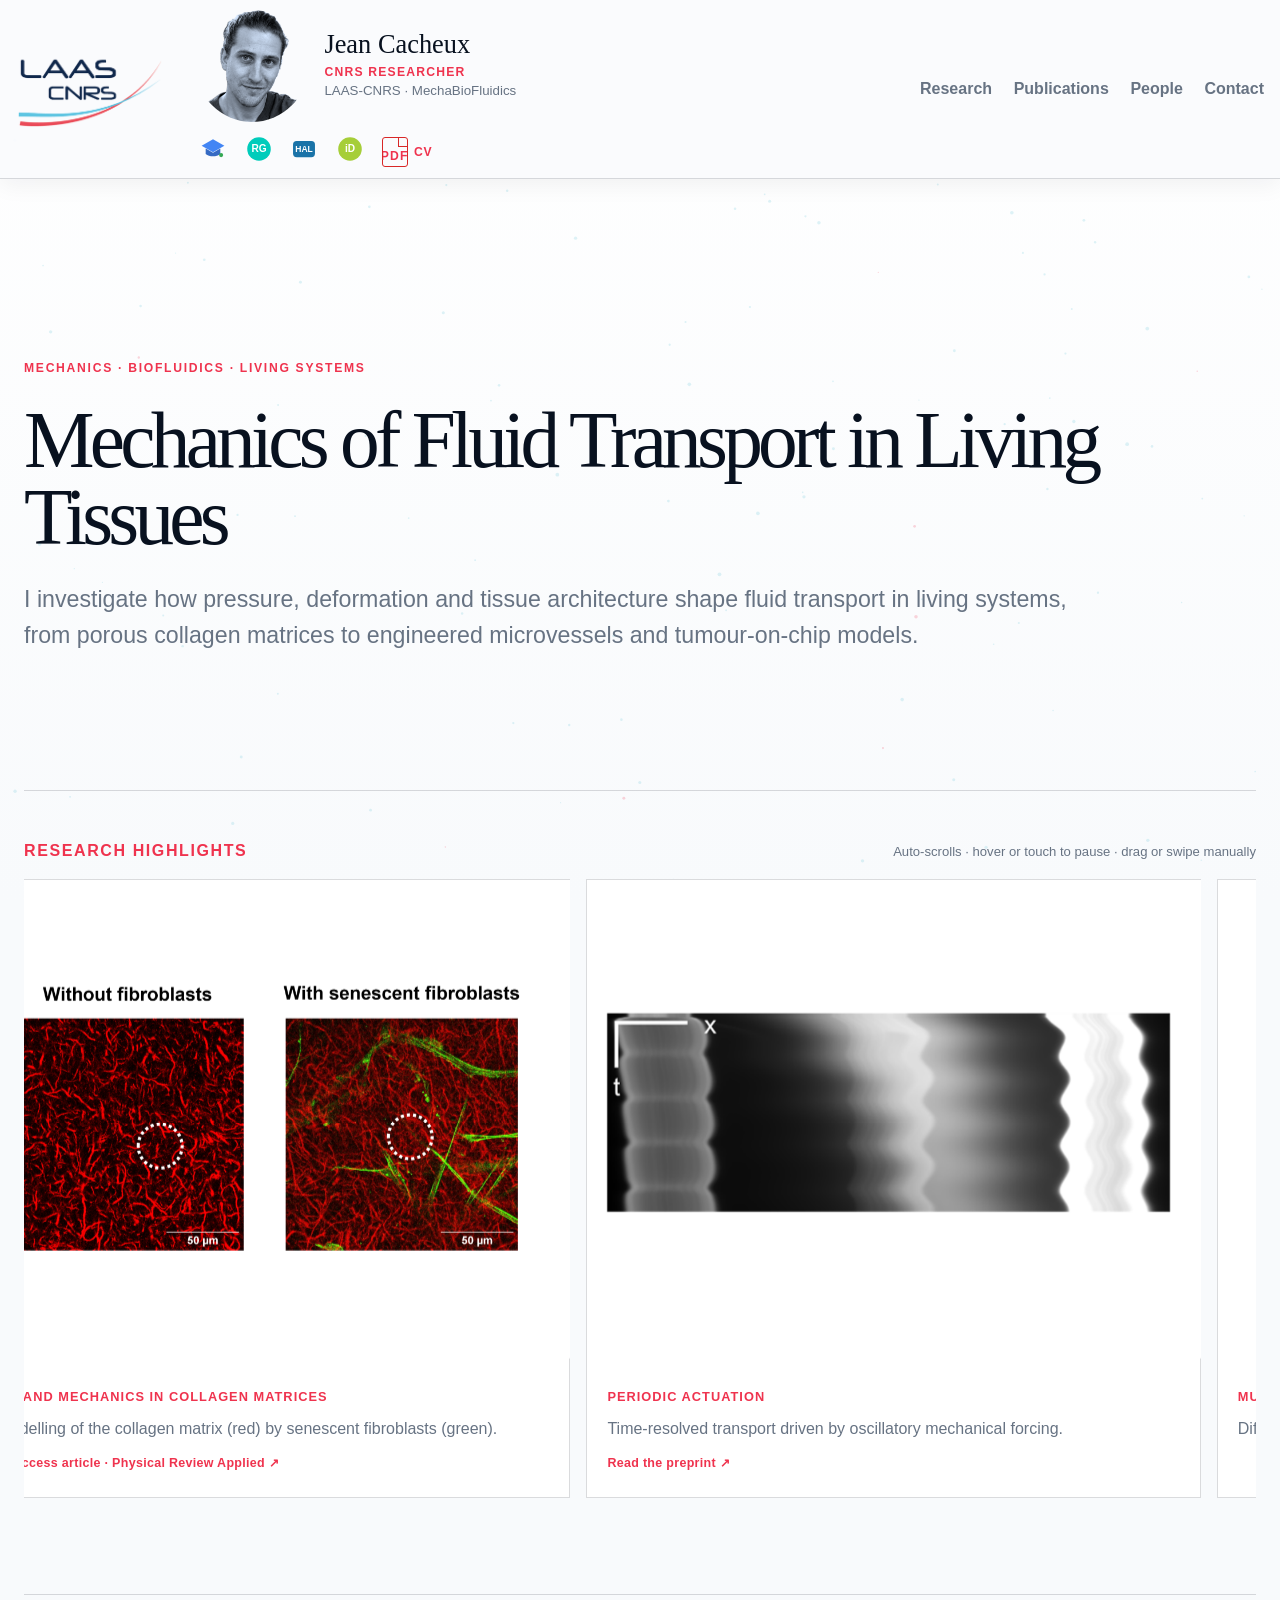
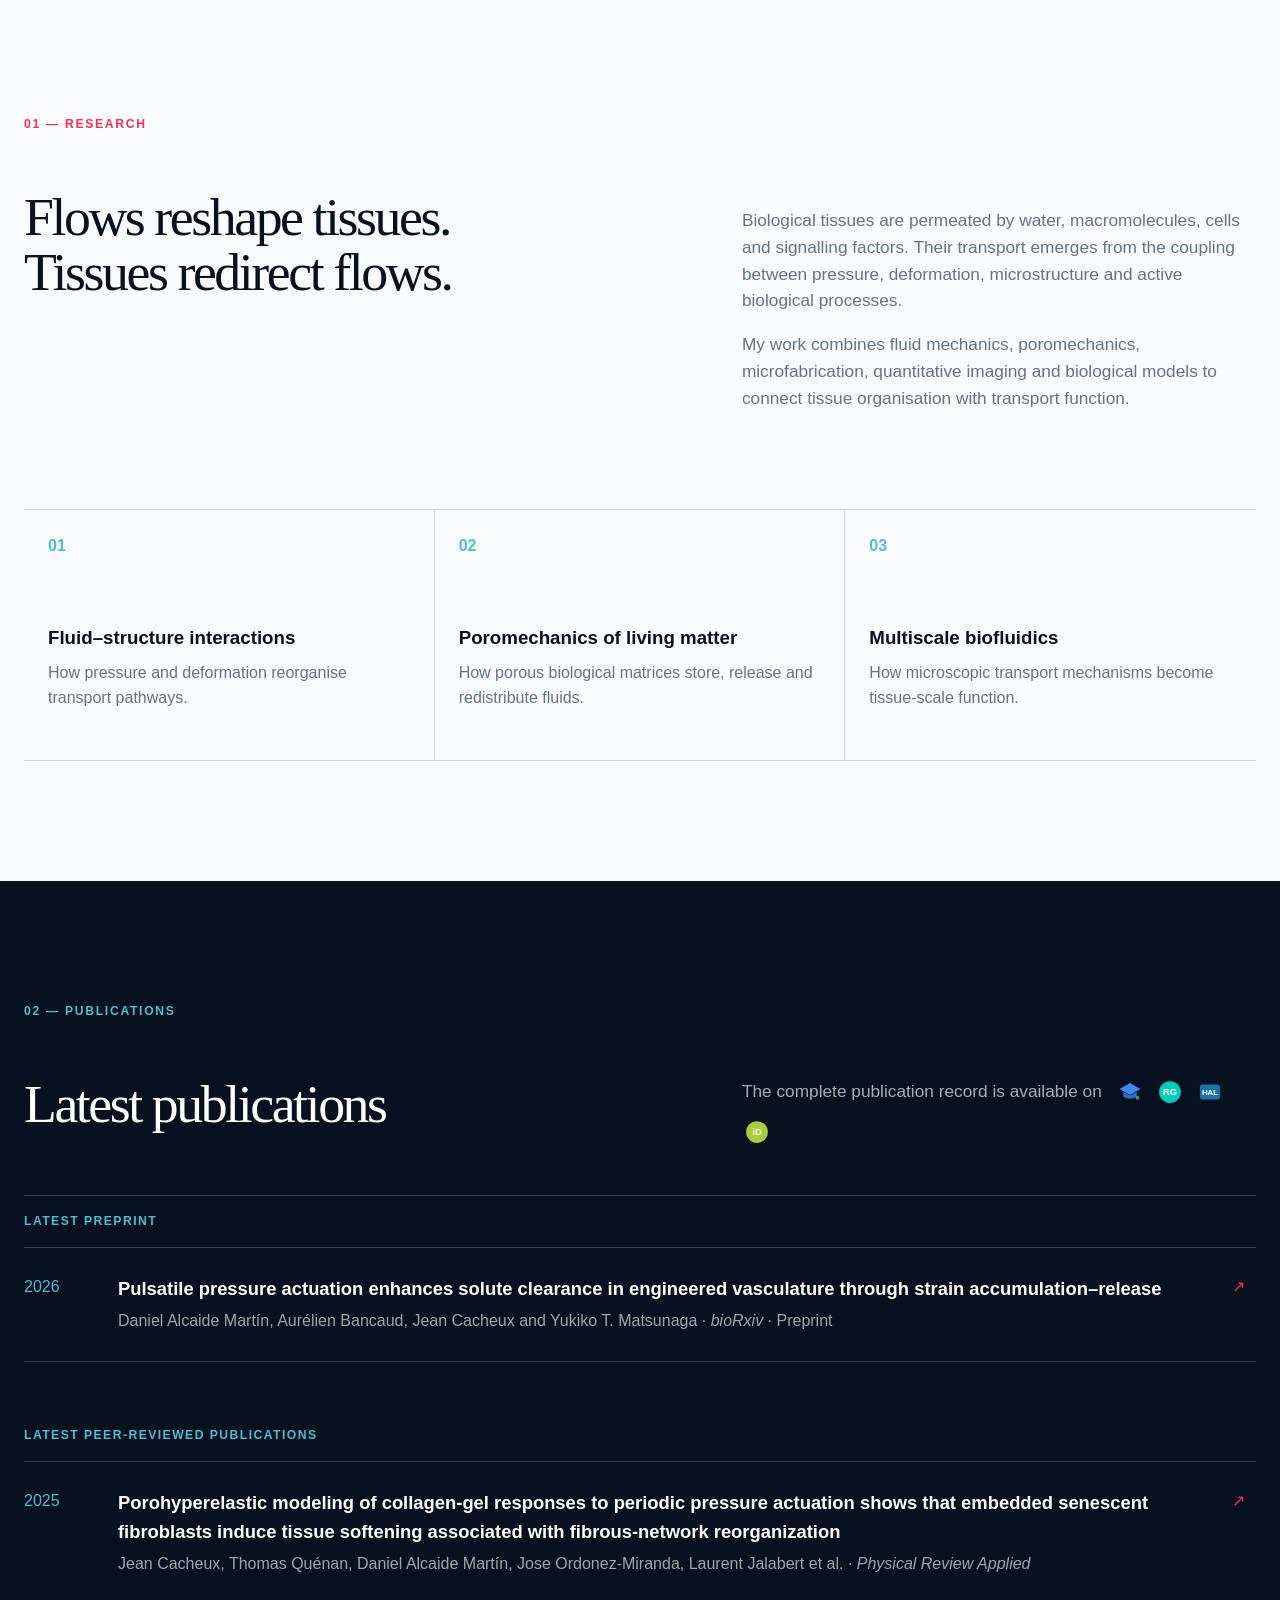
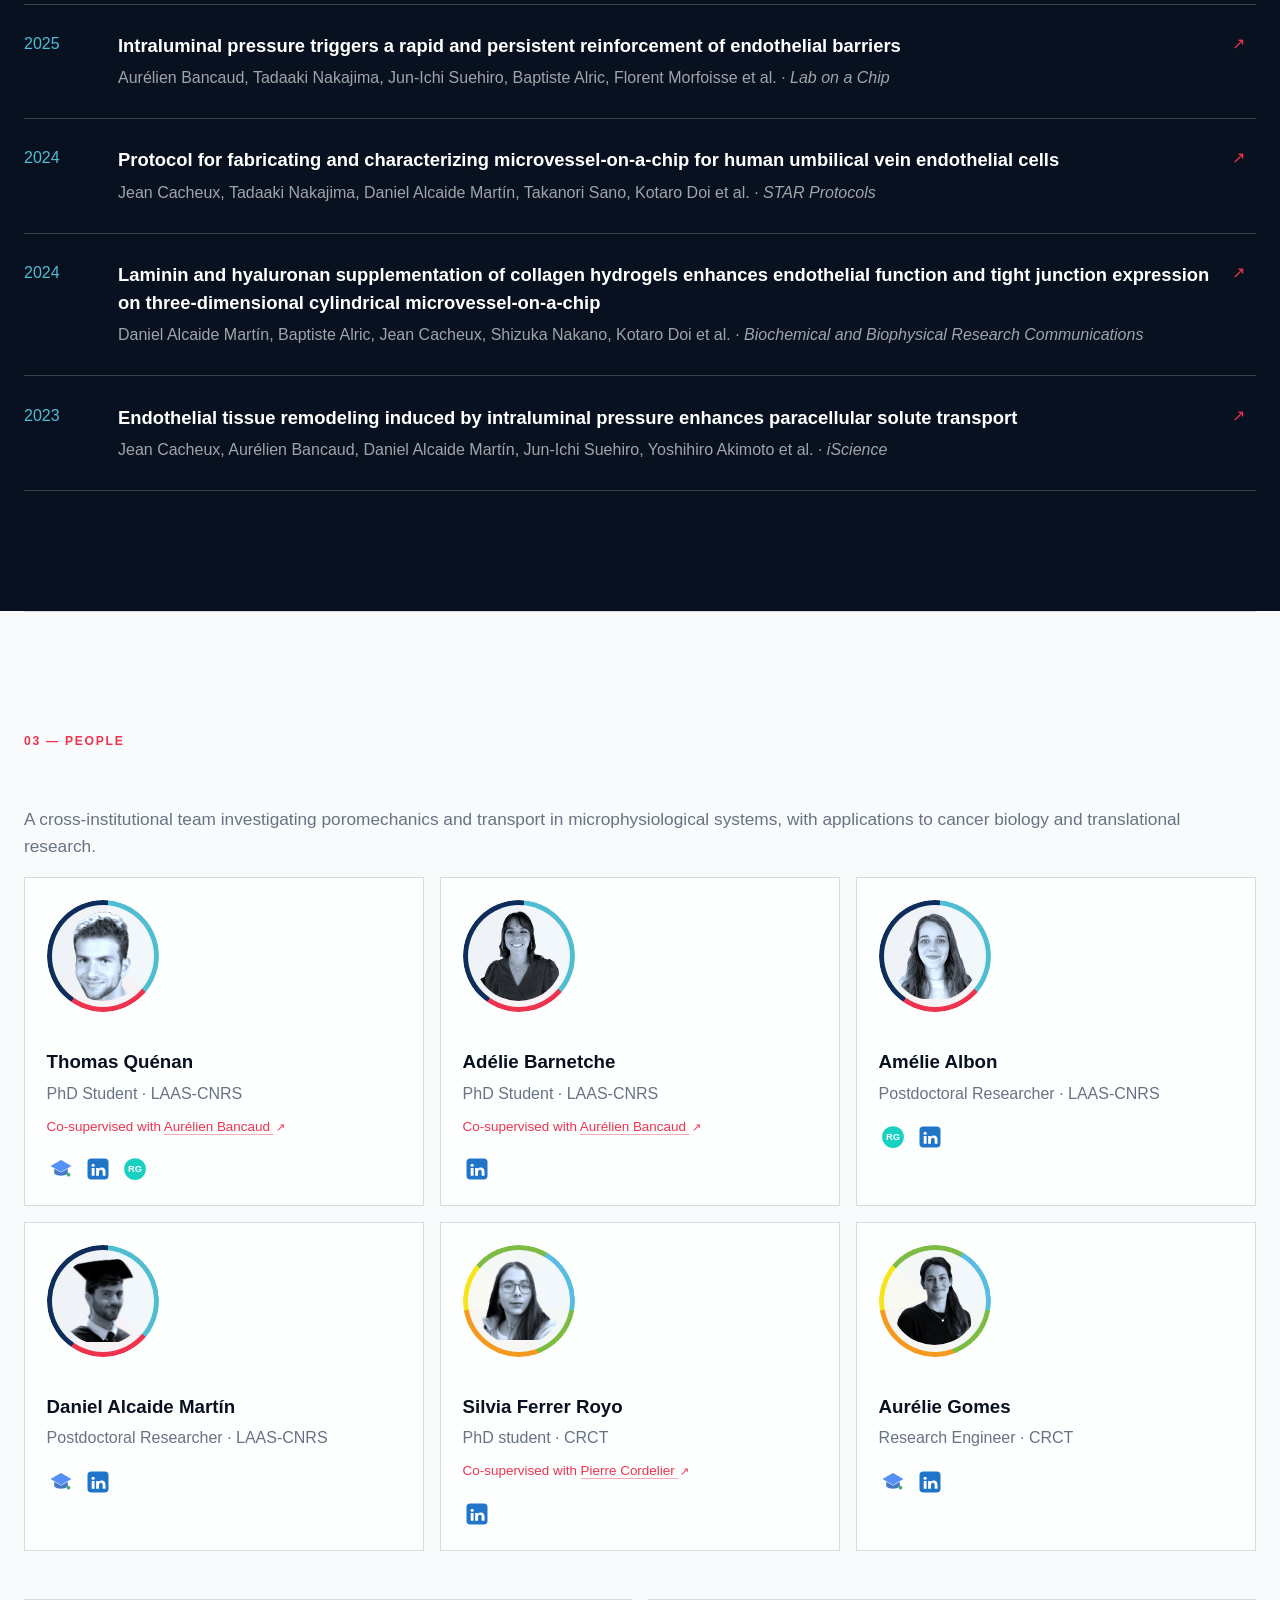
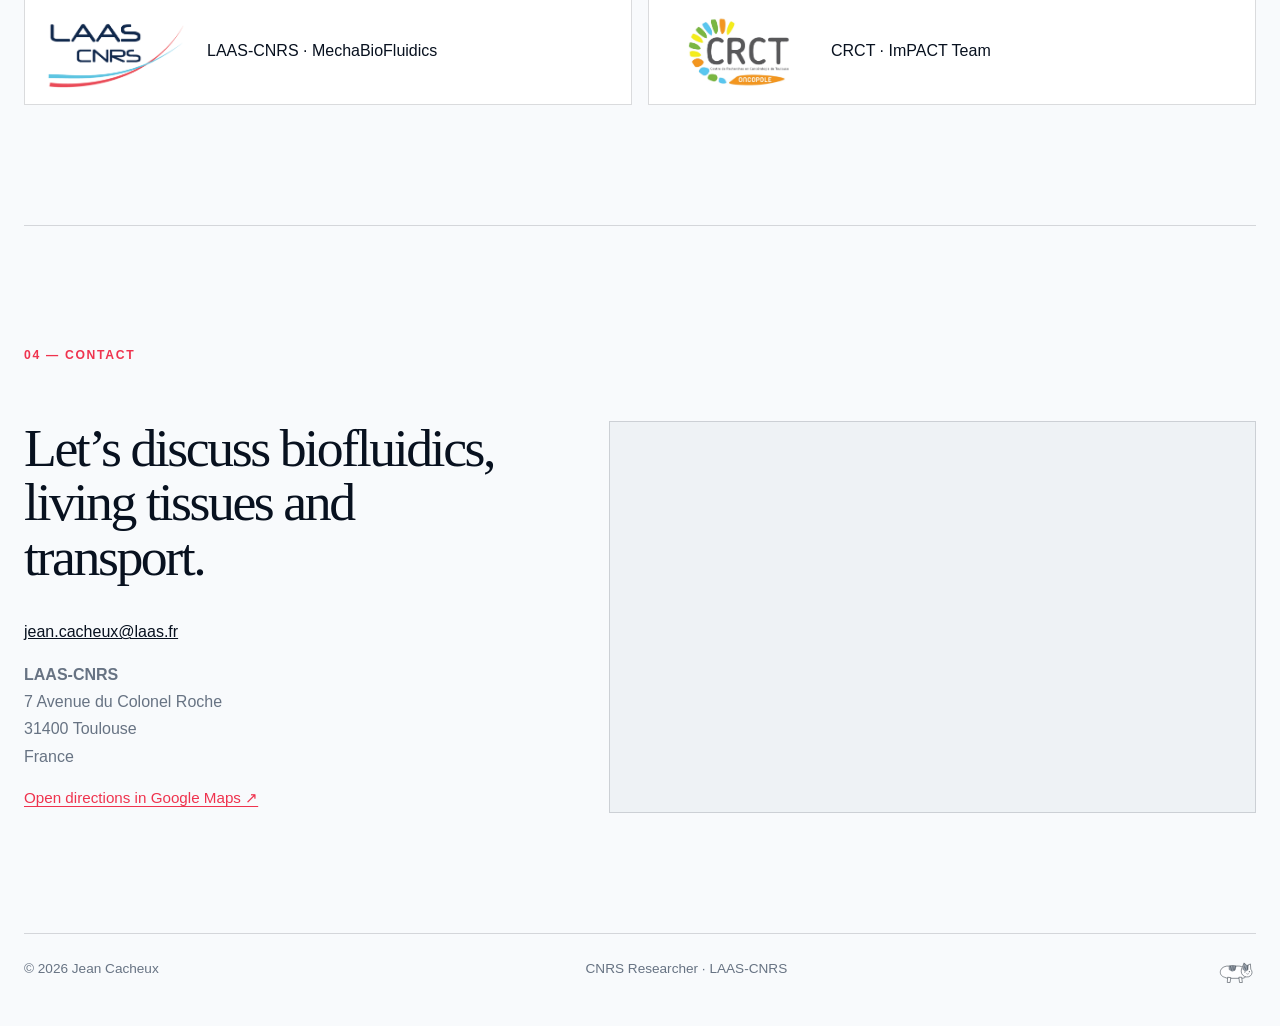
==== commit b1b07bdd: "Add files via upload" ====
--- a/index.html
+++ b/index.html
@@ -106,7 +106,7 @@
 }
   </script>
 
-  <link rel="stylesheet" href="styles.css?v=20260804-header-cat-clean">
+  <link rel="stylesheet" href="styles.css?v=20260804-header-pdf-nav">
 </head>
 <body>
   <canvas id="particles" aria-hidden="true"></canvas>
@@ -421,7 +421,7 @@
       </svg>
     </button>
 </footer>
-  <script src="script.js?v=20260804-v1-2"></script>
+  <script src="script.js?v=20260804-header-pdf-nav"></script>
 
   <div class="outside-modal" id="outside-research-modal" role="dialog" aria-modal="true" aria-labelledby="outside-research-title" hidden>
     <div class="outside-modal__backdrop" data-close-modal></div>
@@ -496,8 +496,8 @@
         layer.className = 'paw-trail';
         layer.setAttribute('aria-hidden', 'true');
 
-        const pawCount = 38;
-        const pointsPerTurn = 4 + Math.floor(Math.random() * 3);
+        const pawCount = 16;
+        const pointsPerTurn = 5 + Math.floor(Math.random() * 3);
         let currentX = 12 + Math.random() * 20;
         let targetX = 60 + Math.random() * 28;
         let finalX = targetX;
@@ -631,7 +631,6 @@
           const duration = 3800;
           const finalPawX = launchPaws(duration);
           scrollToTopAtConstantSpeed(duration);
-          window.setTimeout(() => launchTail(finalPawX), duration + 300);
           return;
         }
 
--- a/styles.css
+++ b/styles.css
@@ -1154,36 +1154,7 @@
 }
 
 /* One smooth tail, shown only after the final footprint. */
-.cat-tail {
-  position: fixed;
-  top: -18px;
-  right: clamp(8vw, 17vw, 240px);
-  z-index: 3600;
-  width: 78px;
-  height: 270px;
-  color: rgba(14, 45, 92, .48);
-  pointer-events: none;
-  opacity: 0;
-  transform-origin: 50% 0%;
-  animation: tail-glide-away 1.85s cubic-bezier(.25, .72, .22, 1) forwards;
-  filter:
-    drop-shadow(0 1px 2px rgba(255, 255, 255, .25))
-    drop-shadow(0 3px 5px rgba(8, 17, 31, .18));
-}
-
-.cat-tail svg {
-  display: block;
-  width: 100%;
-  height: 100%;
-  overflow: visible;
-}
-
-@keyframes tail-glide-away {
-  0% {
-    opacity: 0;
-    transform: translateY(185px) rotate(-5deg);
-  }
-  14% {
+14% {
     opacity: 1;
   }
   48% {
@@ -1202,10 +1173,7 @@
 
 @media (prefers-reduced-motion: reduce) {
   .paw-mark,
-  .cat-tail {
-    animation-duration: .35s !important;
-  }
-}
+  }
 
 
 /* Supervisor profile links */
@@ -1237,25 +1205,7 @@
 }
 
 /* Tail motion is driven by the Web Animations API for a smoother glide. */
-.cat-tail {
-  animation: none !important;
-  width: 82px;
-  height: 295px;
-  will-change: transform, opacity;
-}
-
-.cat-tail svg {
-  transform-origin: 50% 10%;
-  will-change: transform;
-}
-
-
 /* Tail position follows the final footprint. */
-.cat-tail {
-  right: auto !important;
-}
-
-
 /* Balance the complete two-row header vertically.
    The previous negative margin pulled the profile row upward and made
    the portrait appear stuck to the top in Firefox. */
@@ -1378,12 +1328,6 @@
   stroke-linecap: round;
 }
 
-.cat-tail-line {
-  stroke: #18222d;
-  stroke-width: 5;
-  stroke-linecap: round;
-}
-
 .cat-eye {
   fill: #18222d;
 }
@@ -1429,3 +1373,113 @@
     gap: .55rem;
   }
 }
+
+
+/* ===== Final header refinements ===== */
+
+/* Slightly larger LAAS logo while preserving header proportions */
+.header-inner {
+  grid-template-columns: 158px minmax(360px, 1fr) auto;
+}
+
+.laas-logo {
+  width: 148px !important;
+  height: 102px !important;
+  object-fit: contain;
+}
+
+/* More readable navigation in Firefox and other browsers */
+nav {
+  gap: 1.35rem;
+}
+
+nav a {
+  font-size: 1rem !important;
+  font-weight: 600;
+  line-height: 1.2;
+}
+
+/* Stable PDF icon across Firefox, Chrome and Safari */
+.cv-download {
+  display: inline-flex;
+  align-items: center;
+  gap: .4rem;
+  min-height: 36px;
+}
+
+.pdf-badge {
+  position: relative;
+  display: inline-flex;
+  align-items: flex-end;
+  justify-content: center;
+  flex: 0 0 26px;
+  width: 26px !important;
+  height: 30px !important;
+  padding: 0 0 4px;
+  border: 1.8px solid #d82727;
+  border-radius: 3px;
+  color: #d82727;
+  background: transparent;
+  overflow: hidden;
+  line-height: 1;
+}
+
+.pdf-badge::before {
+  content: "";
+  position: absolute;
+  top: -1px;
+  right: -1px;
+  width: 9px;
+  height: 9px;
+  border-left: 1.8px solid #d82727;
+  border-bottom: 1.8px solid #d82727;
+  background: var(--paper);
+  clip-path: polygon(0 0, 100% 100%, 0 100%);
+}
+
+.pdf-badge span {
+  position: relative;
+  z-index: 1;
+  display: block;
+  font-family: Arial, Helvetica, sans-serif;
+  font-size: 6.5px;
+  font-weight: 800;
+  letter-spacing: .02em;
+}
+
+.cv-download > span:last-child {
+  font-size: .76rem;
+  font-weight: 800;
+  line-height: 1;
+}
+
+/* Responsive safeguards */
+@media (max-width: 1000px) {
+  .header-inner {
+    grid-template-columns: 126px minmax(0, 1fr);
+  }
+
+  .laas-logo {
+    width: 116px !important;
+    height: 84px !important;
+  }
+
+  nav a {
+    font-size: .96rem !important;
+  }
+}
+
+@media (max-width: 700px) {
+  .header-inner {
+    grid-template-columns: 94px minmax(0, 1fr);
+  }
+
+  .laas-logo {
+    width: 90px !important;
+    height: 68px !important;
+  }
+
+  nav a {
+    font-size: .92rem !important;
+  }
+}
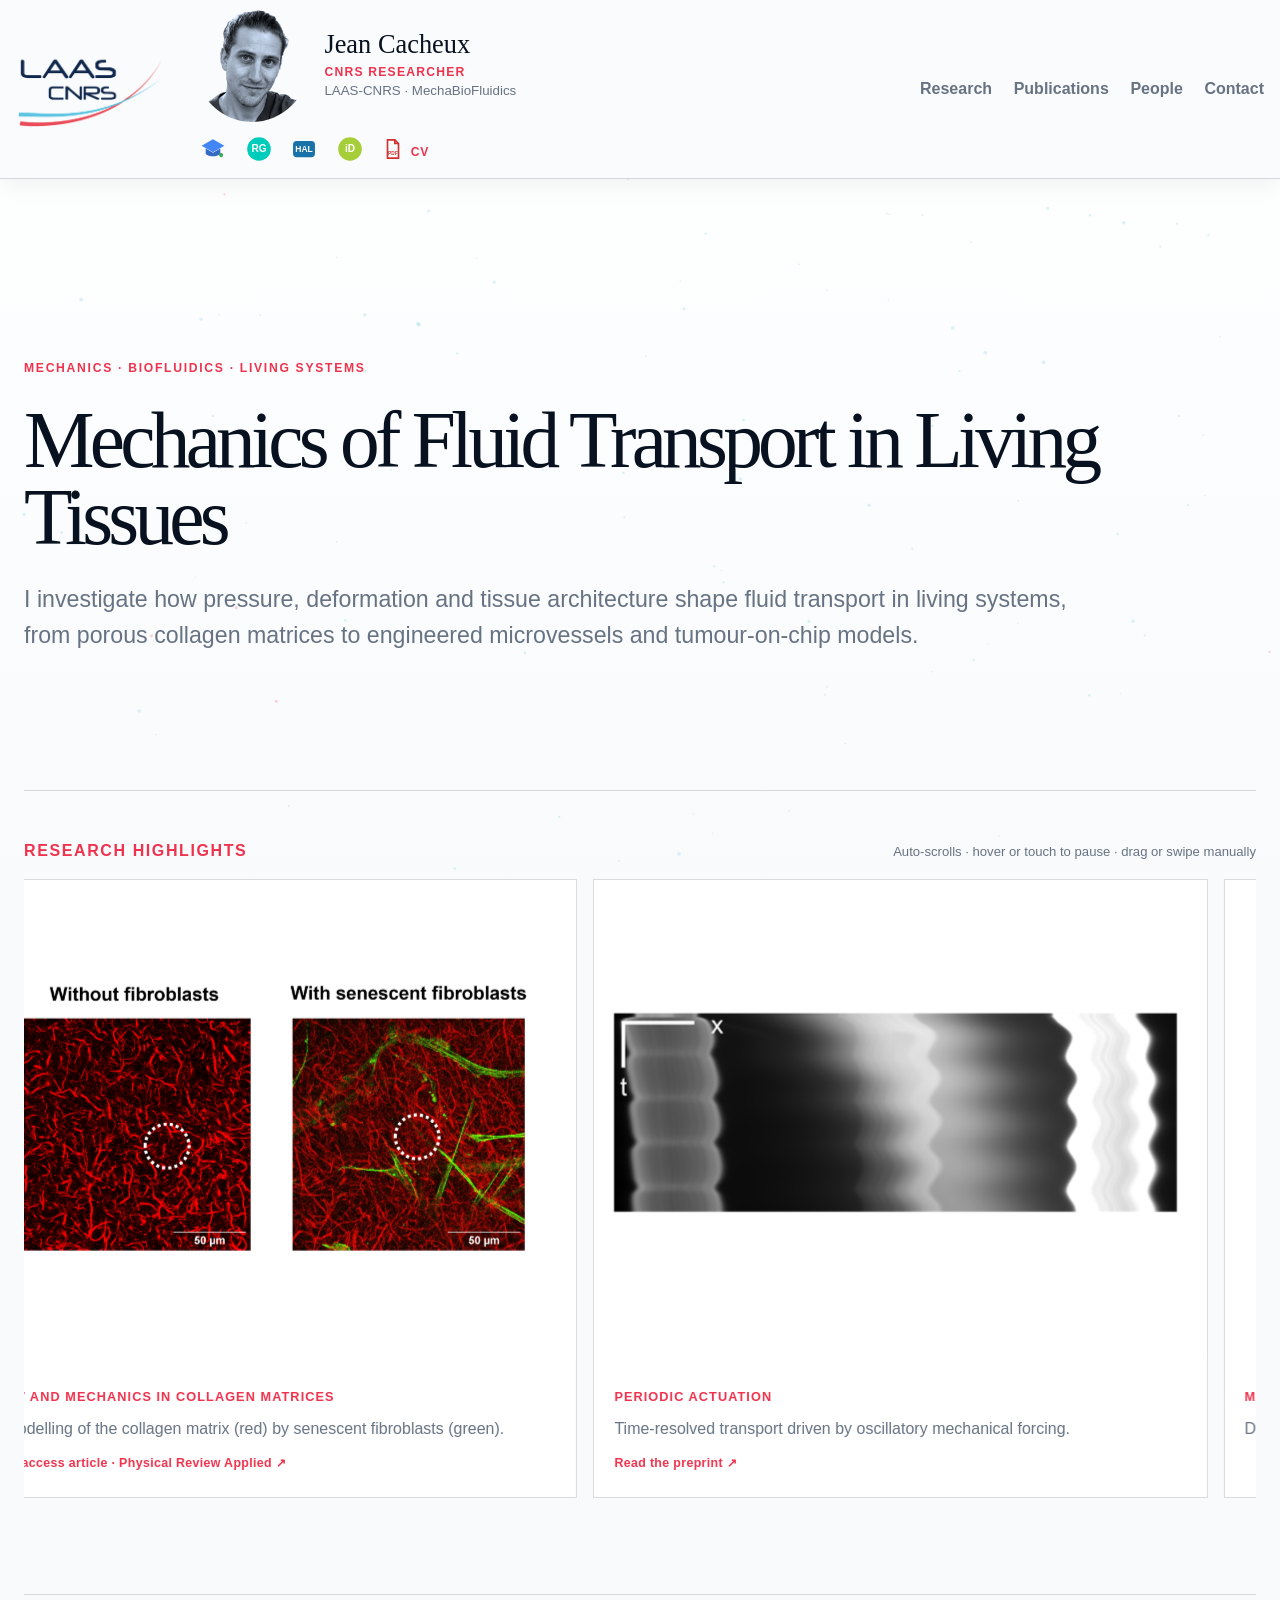
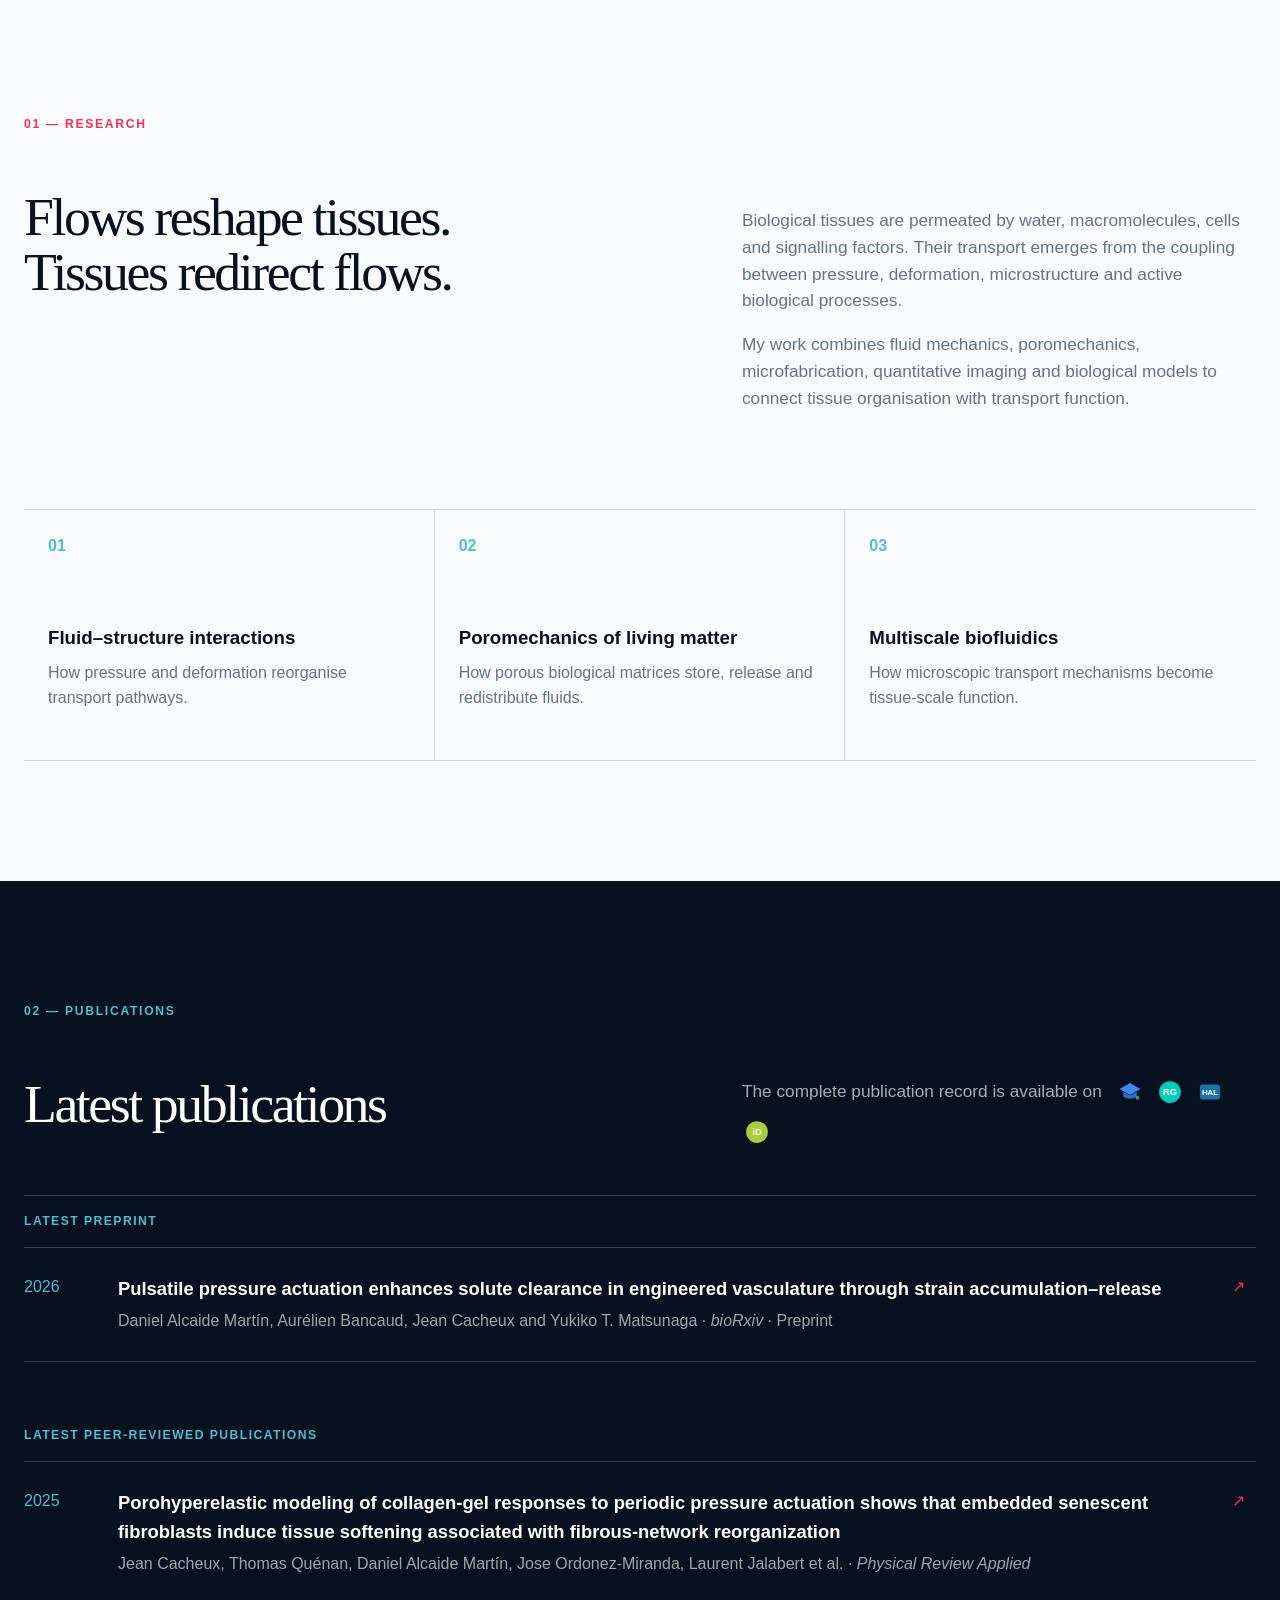
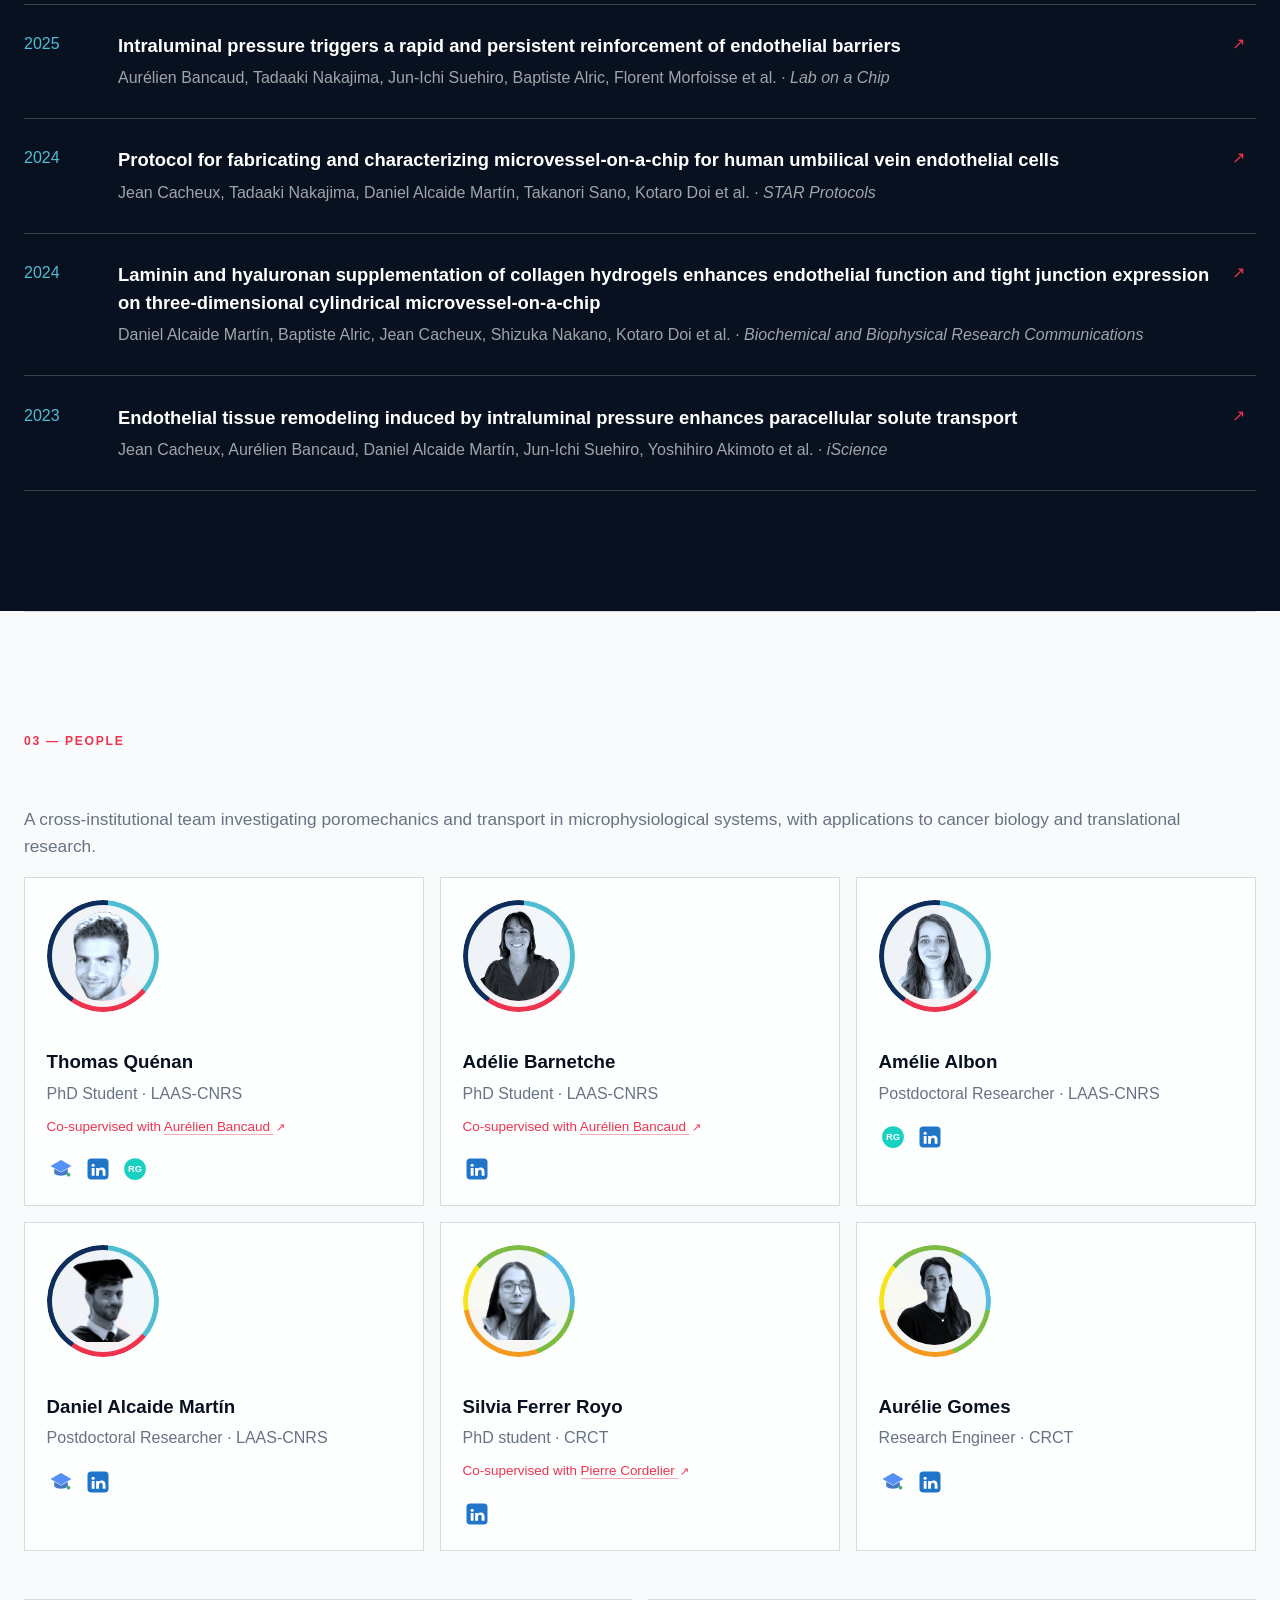
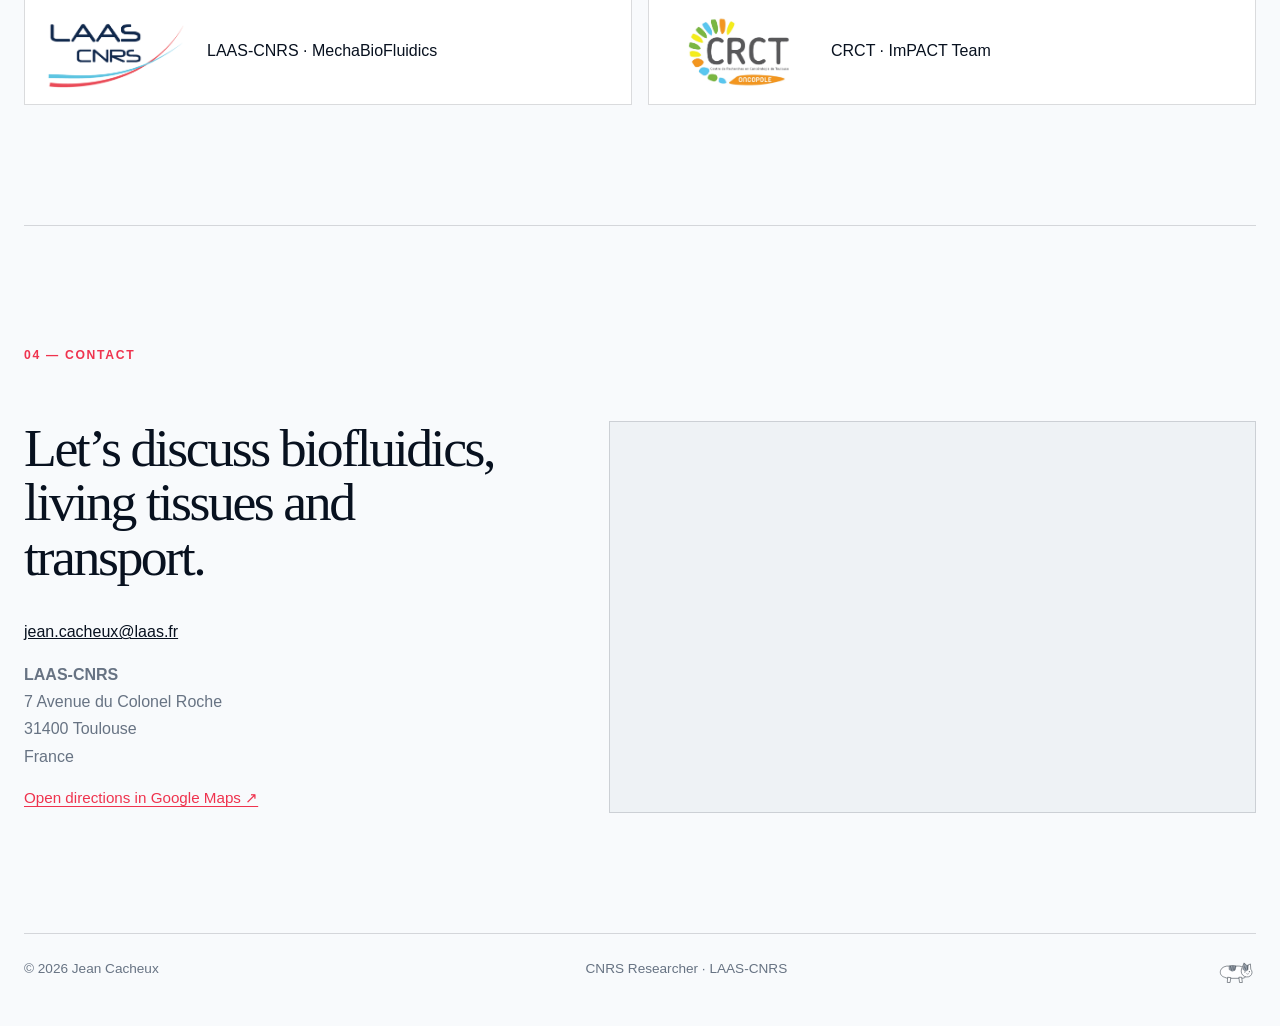
==== commit 2ff42842: "Add files via upload" ====
--- a/index.html
+++ b/index.html
@@ -129,9 +129,13 @@
         <a href="https://cv.hal.science/jean-cacheux" target="_blank" rel="noreferrer" aria-label="HAL"><img src="icon-hal.svg" alt=""></a>
         <a href="https://orcid.org/0000-0001-6671-5533" target="_blank" rel="noreferrer" aria-label="ORCID"><img src="icon-orcid.svg" alt=""></a>
         <a class="cv-download" href="jean-cacheux-cv.pdf" download aria-label="Download CV as PDF">
-          <span class="pdf-badge" aria-hidden="true"><span>PDF</span></span>
-          <span>CV</span>
-        </a>
+<svg class="pdf-icon" viewBox="0 0 24 24" aria-hidden="true" focusable="false">
+<path d="M6 2h8l4 4v16H6z" fill="none" stroke="currentColor" stroke-width="1.8"/>
+<path d="M14 2v4h4" fill="none" stroke="currentColor" stroke-width="1.8"/>
+<text x="12" y="18" text-anchor="middle" font-size="5.2" font-family="Arial,Helvetica,sans-serif" font-weight="700">PDF</text>
+</svg>
+<span>CV</span>
+</a>
       </div>
       </div>
 
--- a/styles.css
+++ b/styles.css
@@ -1483,3 +1483,24 @@
     font-size: .92rem !important;
   }
 }
+
+
+/* Clean inline PDF icon */
+.cv-download{
+ display:inline-flex;
+ align-items:center;
+ gap:.45rem;
+ color:inherit;
+ text-decoration:none;
+}
+.cv-download .pdf-badge{display:none!important;}
+.pdf-icon{
+ width:22px;
+ height:22px;
+ color:#d32f2f;
+ flex:0 0 auto;
+}
+.pdf-icon text{
+ fill:#d32f2f;
+ letter-spacing:.2px;
+}
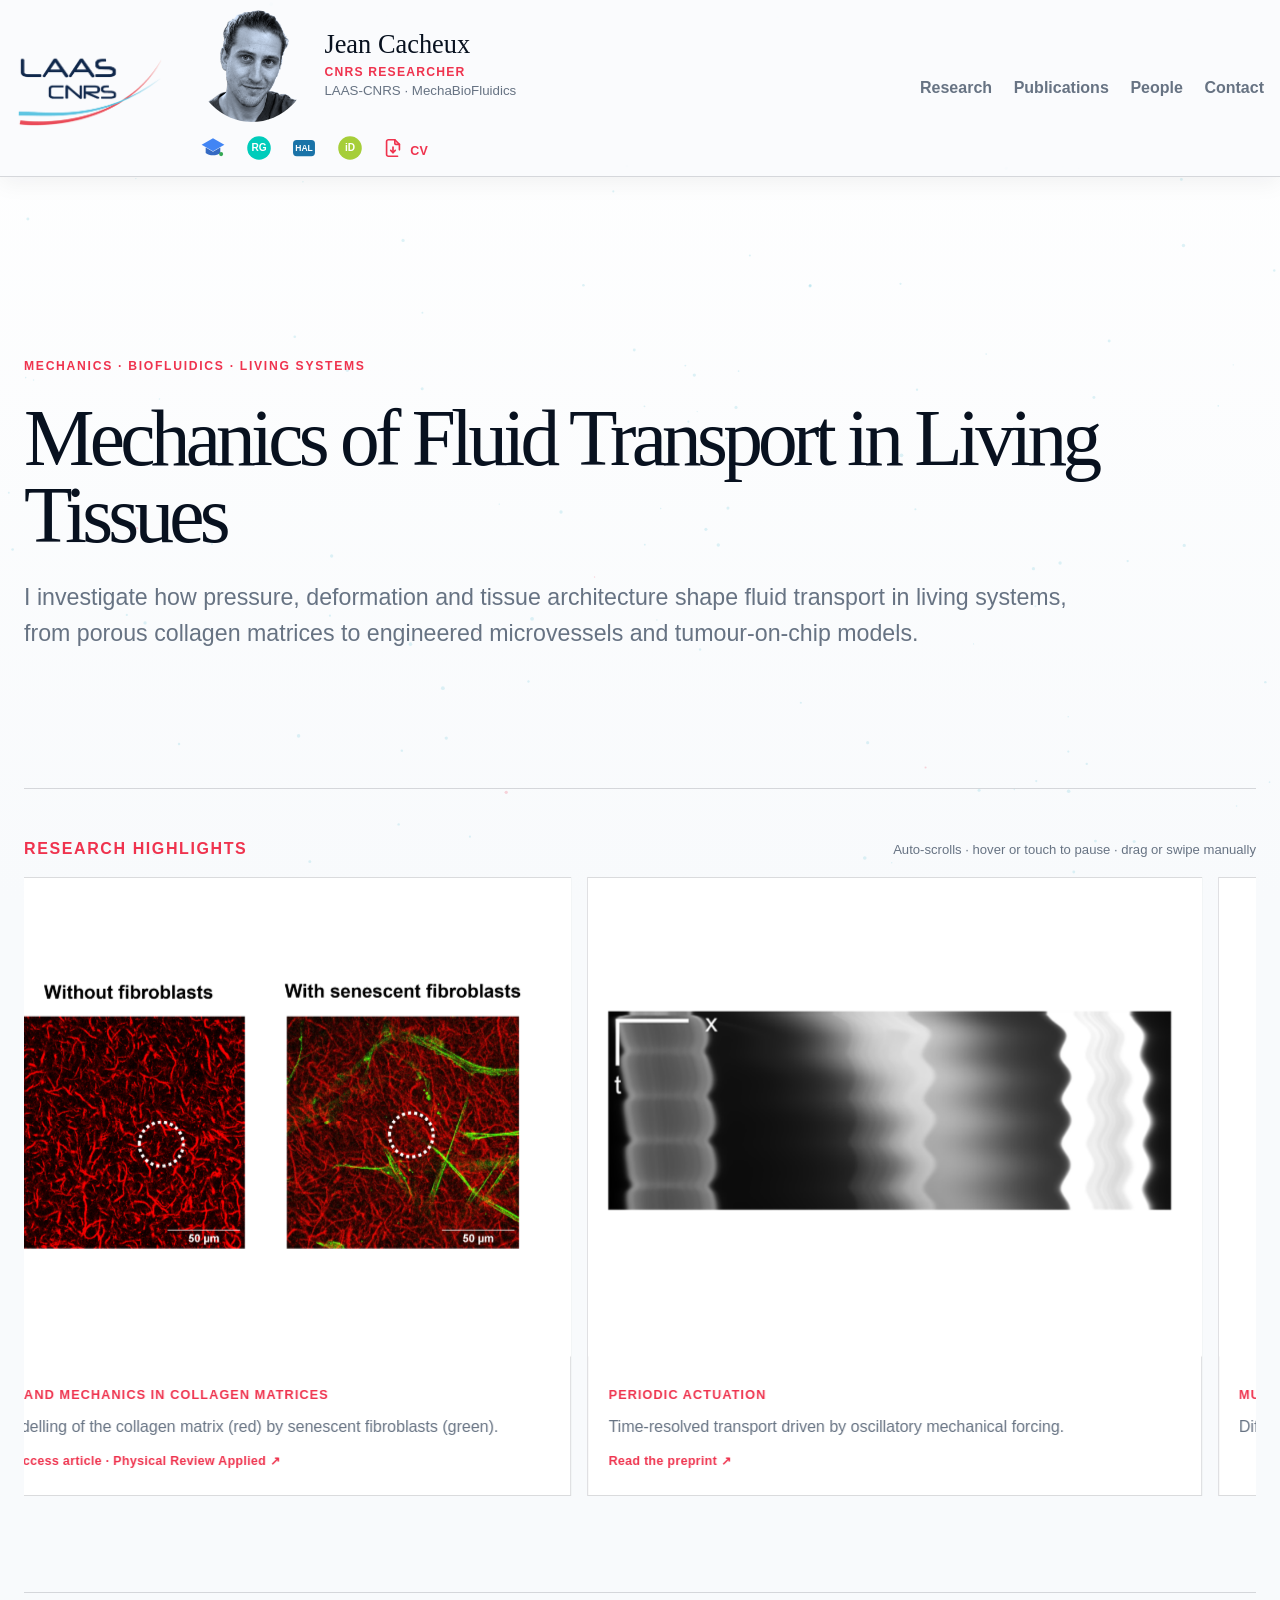
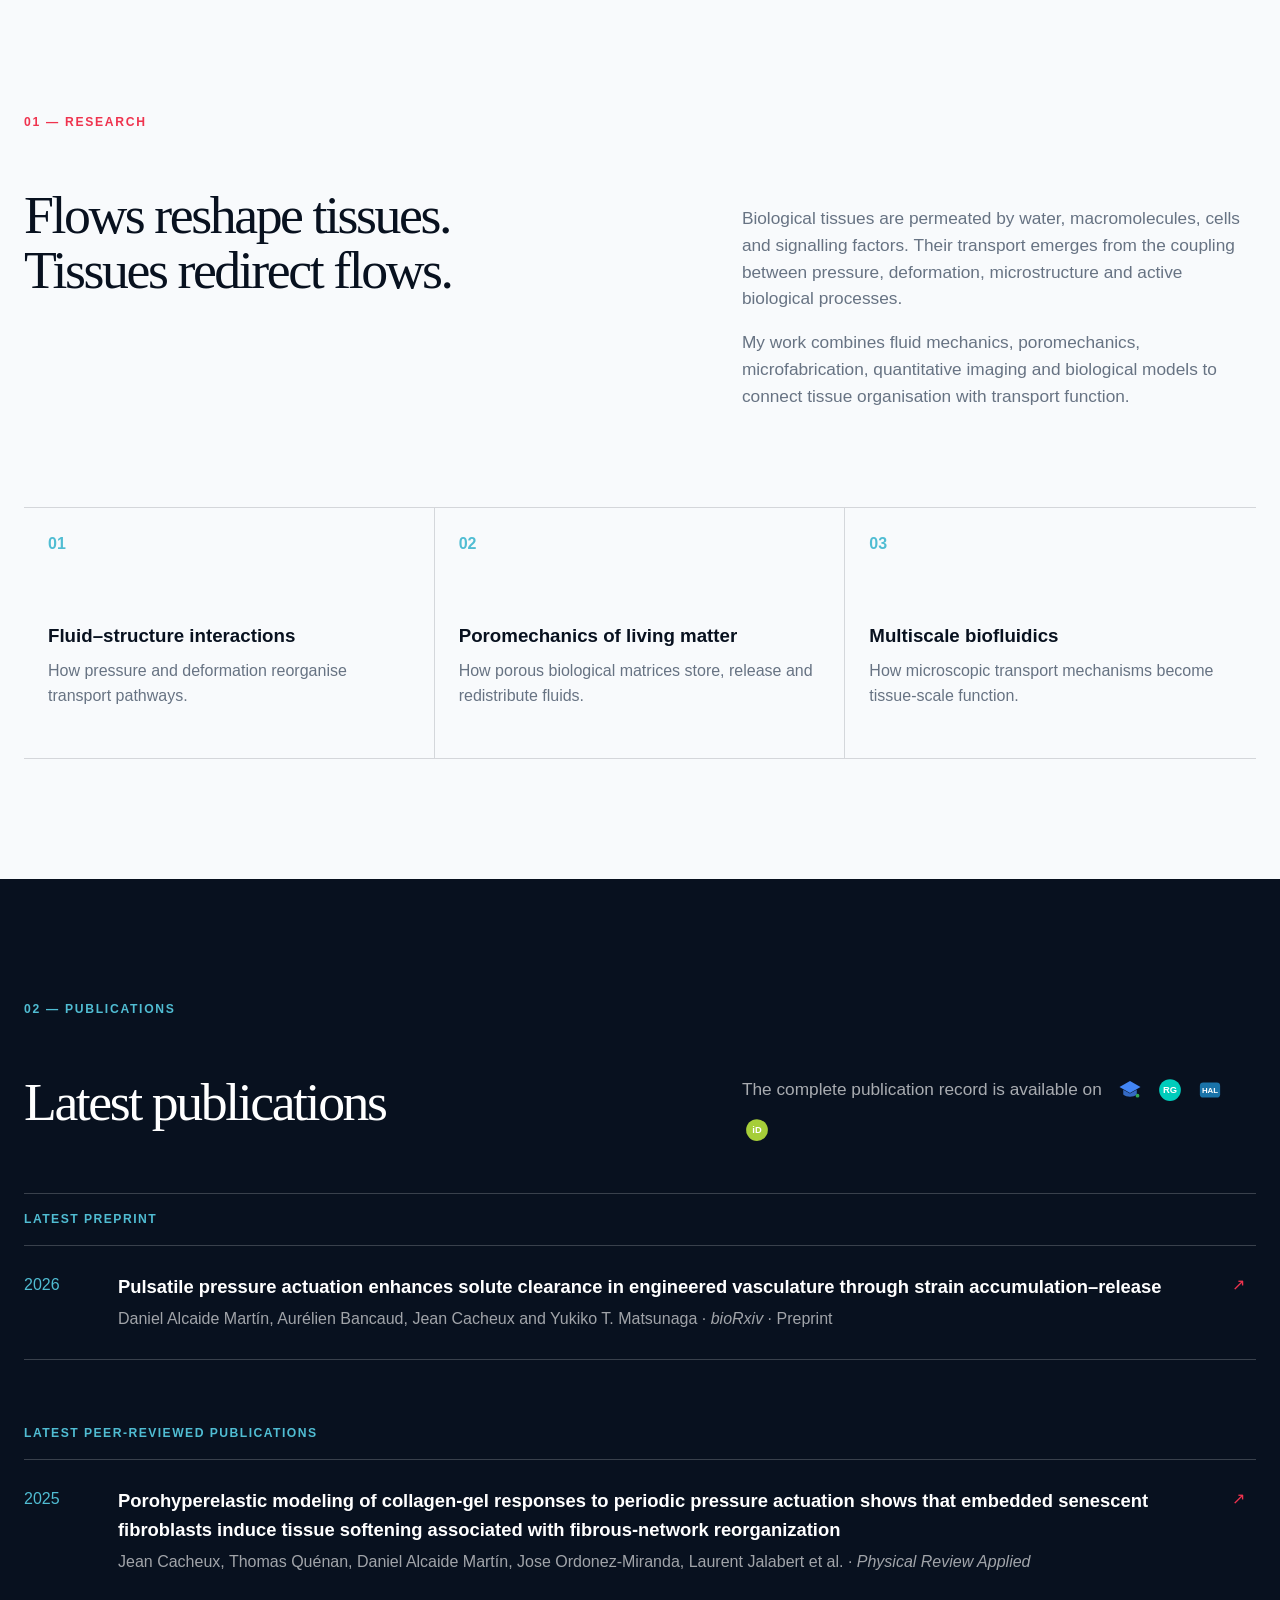
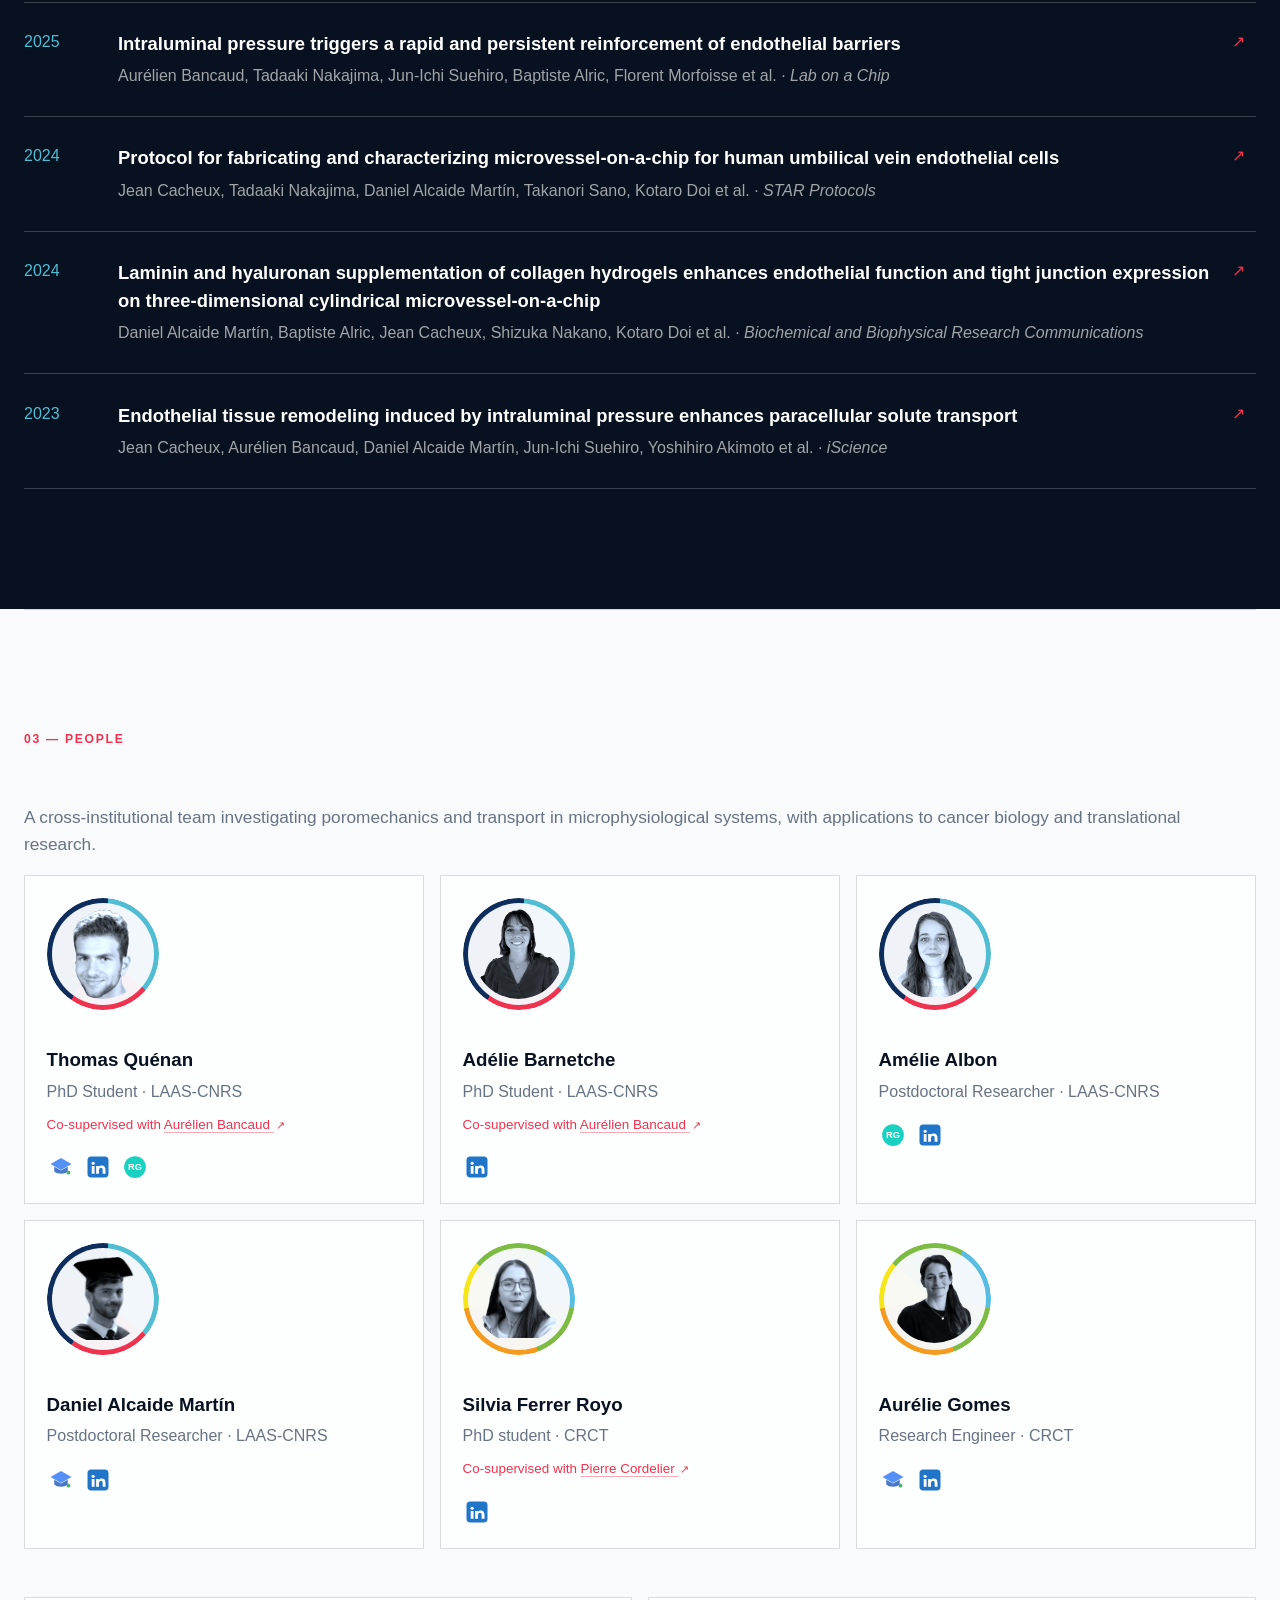
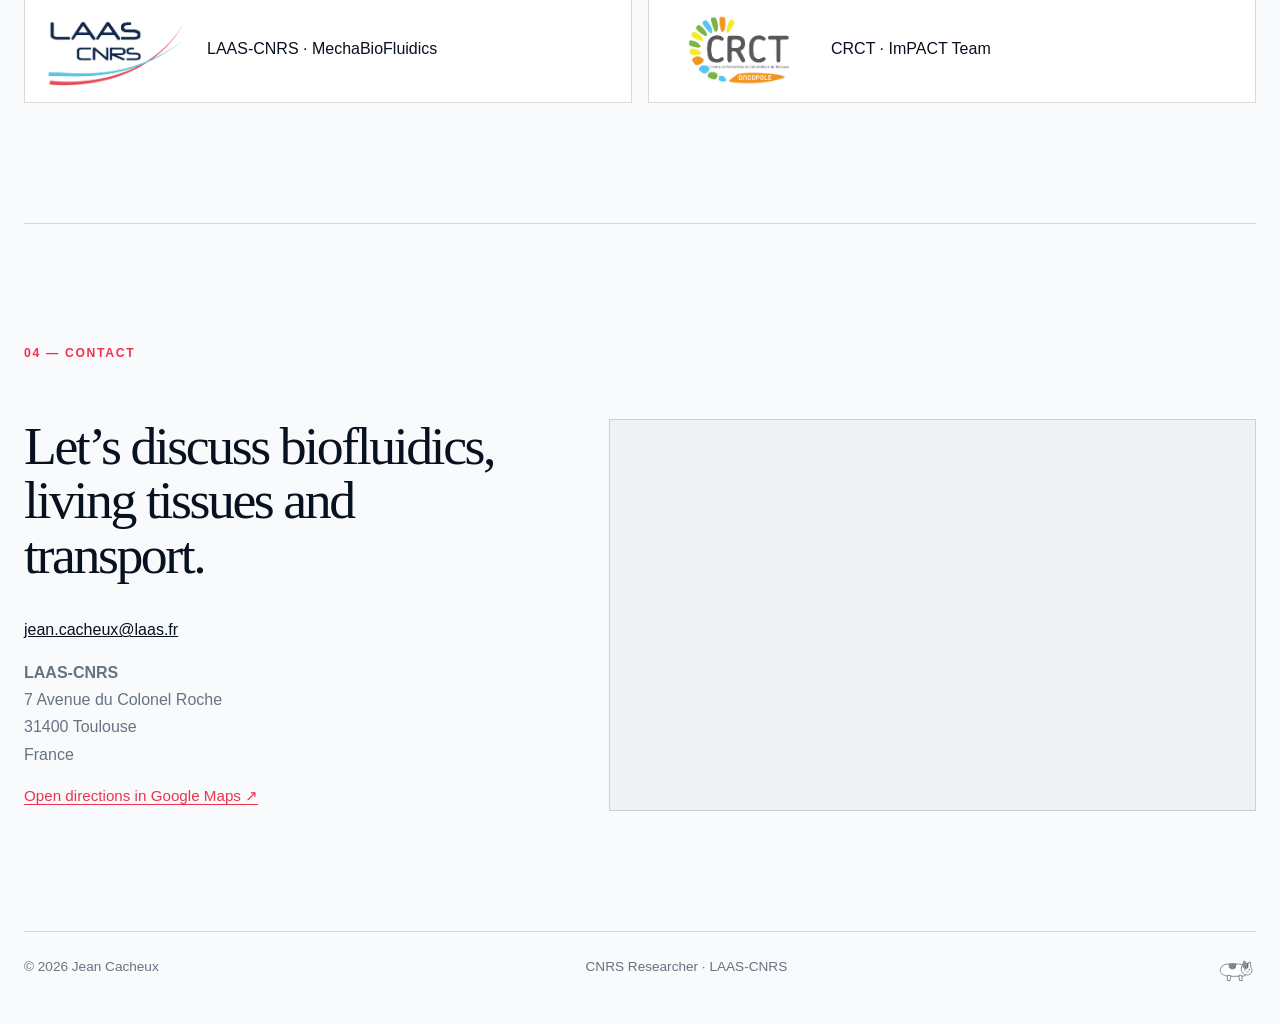
==== commit 123cefc6: "Add files via upload" ====
--- a/index.html
+++ b/index.html
@@ -106,7 +106,7 @@
 }
   </script>
 
-  <link rel="stylesheet" href="styles.css?v=20260804-header-pdf-nav">
+  <link rel="stylesheet" href="styles.css?v=20260804-cv-icon-final">
 </head>
 <body>
   <canvas id="particles" aria-hidden="true"></canvas>
@@ -129,13 +129,14 @@
         <a href="https://cv.hal.science/jean-cacheux" target="_blank" rel="noreferrer" aria-label="HAL"><img src="icon-hal.svg" alt=""></a>
         <a href="https://orcid.org/0000-0001-6671-5533" target="_blank" rel="noreferrer" aria-label="ORCID"><img src="icon-orcid.svg" alt=""></a>
         <a class="cv-download" href="jean-cacheux-cv.pdf" download aria-label="Download CV as PDF">
-<svg class="pdf-icon" viewBox="0 0 24 24" aria-hidden="true" focusable="false">
-<path d="M6 2h8l4 4v16H6z" fill="none" stroke="currentColor" stroke-width="1.8"/>
-<path d="M14 2v4h4" fill="none" stroke="currentColor" stroke-width="1.8"/>
-<text x="12" y="18" text-anchor="middle" font-size="5.2" font-family="Arial,Helvetica,sans-serif" font-weight="700">PDF</text>
-</svg>
-<span>CV</span>
-</a>
+          <svg class="cv-icon" viewBox="0 0 24 24" aria-hidden="true" focusable="false">
+            <path d="M14 3v4a1 1 0 0 0 1 1h4"></path>
+            <path d="M17 21H7a2 2 0 0 1-2-2V5a2 2 0 0 1 2-2h7l5 5v6"></path>
+            <path d="M12 11v6"></path>
+            <path d="M9.5 14.5 12 17l2.5-2.5"></path>
+          </svg>
+          <span>CV</span>
+        </a>
       </div>
       </div>
 
@@ -425,7 +426,7 @@
       </svg>
     </button>
 </footer>
-  <script src="script.js?v=20260804-header-pdf-nav"></script>
+  <script src="script.js?v=20260804-cv-icon-final"></script>
 
   <div class="outside-modal" id="outside-research-modal" role="dialog" aria-modal="true" aria-labelledby="outside-research-title" hidden>
     <div class="outside-modal__backdrop" data-close-modal></div>
--- a/styles.css
+++ b/styles.css
@@ -1504,3 +1504,50 @@
  fill:#d32f2f;
  letter-spacing:.2px;
 }
+
+
+/* ===== Final CV download icon ===== */
+.cv-download {
+  display: inline-flex;
+  align-items: center;
+  gap: .42rem;
+  min-height: 34px;
+  color: var(--ink);
+  text-decoration: none;
+}
+
+.cv-download .pdf-badge,
+.cv-download .pdf-icon {
+  display: none !important;
+}
+
+.cv-icon {
+  display: block;
+  width: 22px;
+  height: 22px;
+  flex: 0 0 22px;
+  fill: none;
+  stroke: var(--red);
+  stroke-width: 1.8;
+  stroke-linecap: round;
+  stroke-linejoin: round;
+  transition: transform .2s ease, stroke .2s ease;
+}
+
+.cv-download > span:last-child {
+  font-size: .78rem;
+  font-weight: 800;
+  line-height: 1;
+  letter-spacing: .02em;
+}
+
+.cv-download:hover .cv-icon,
+.cv-download:focus-visible .cv-icon {
+  transform: translateY(1px);
+  stroke: #b91f35;
+}
+
+.cv-download:hover,
+.cv-download:focus-visible {
+  color: var(--red);
+}
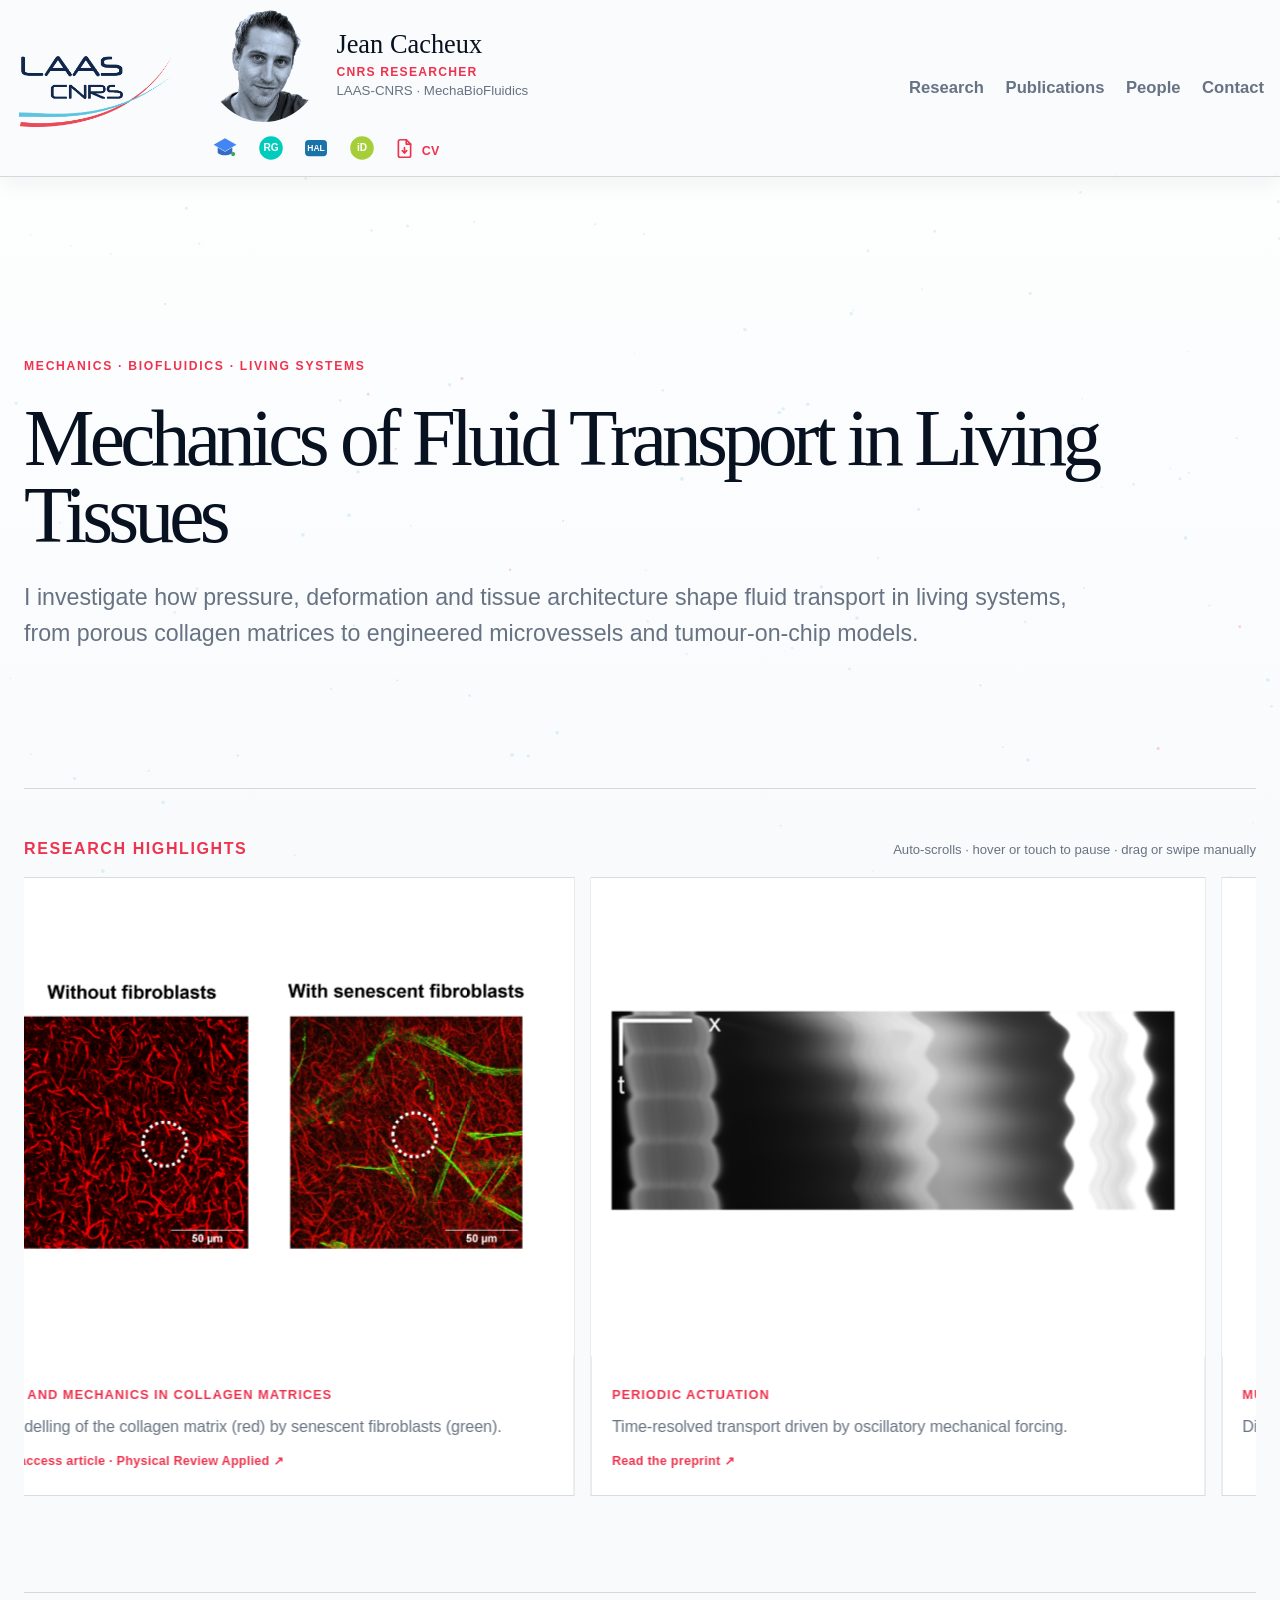
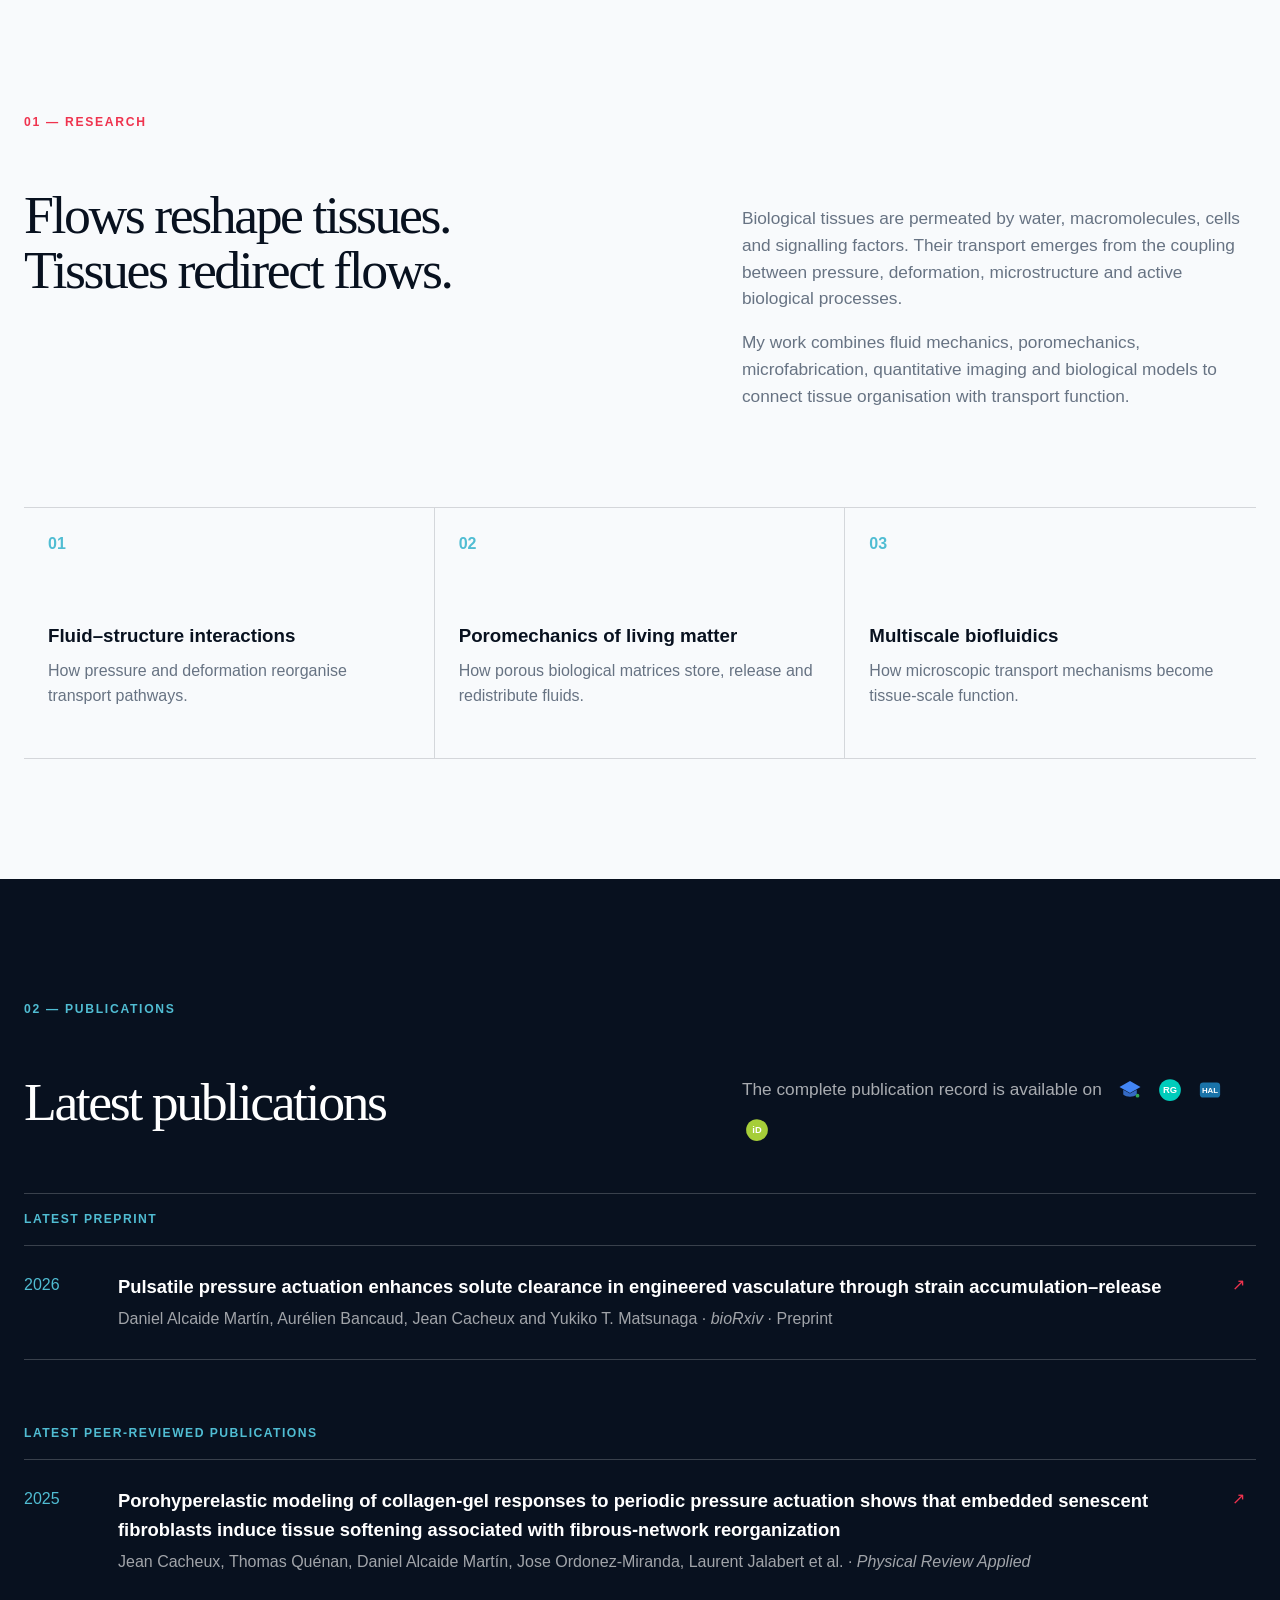
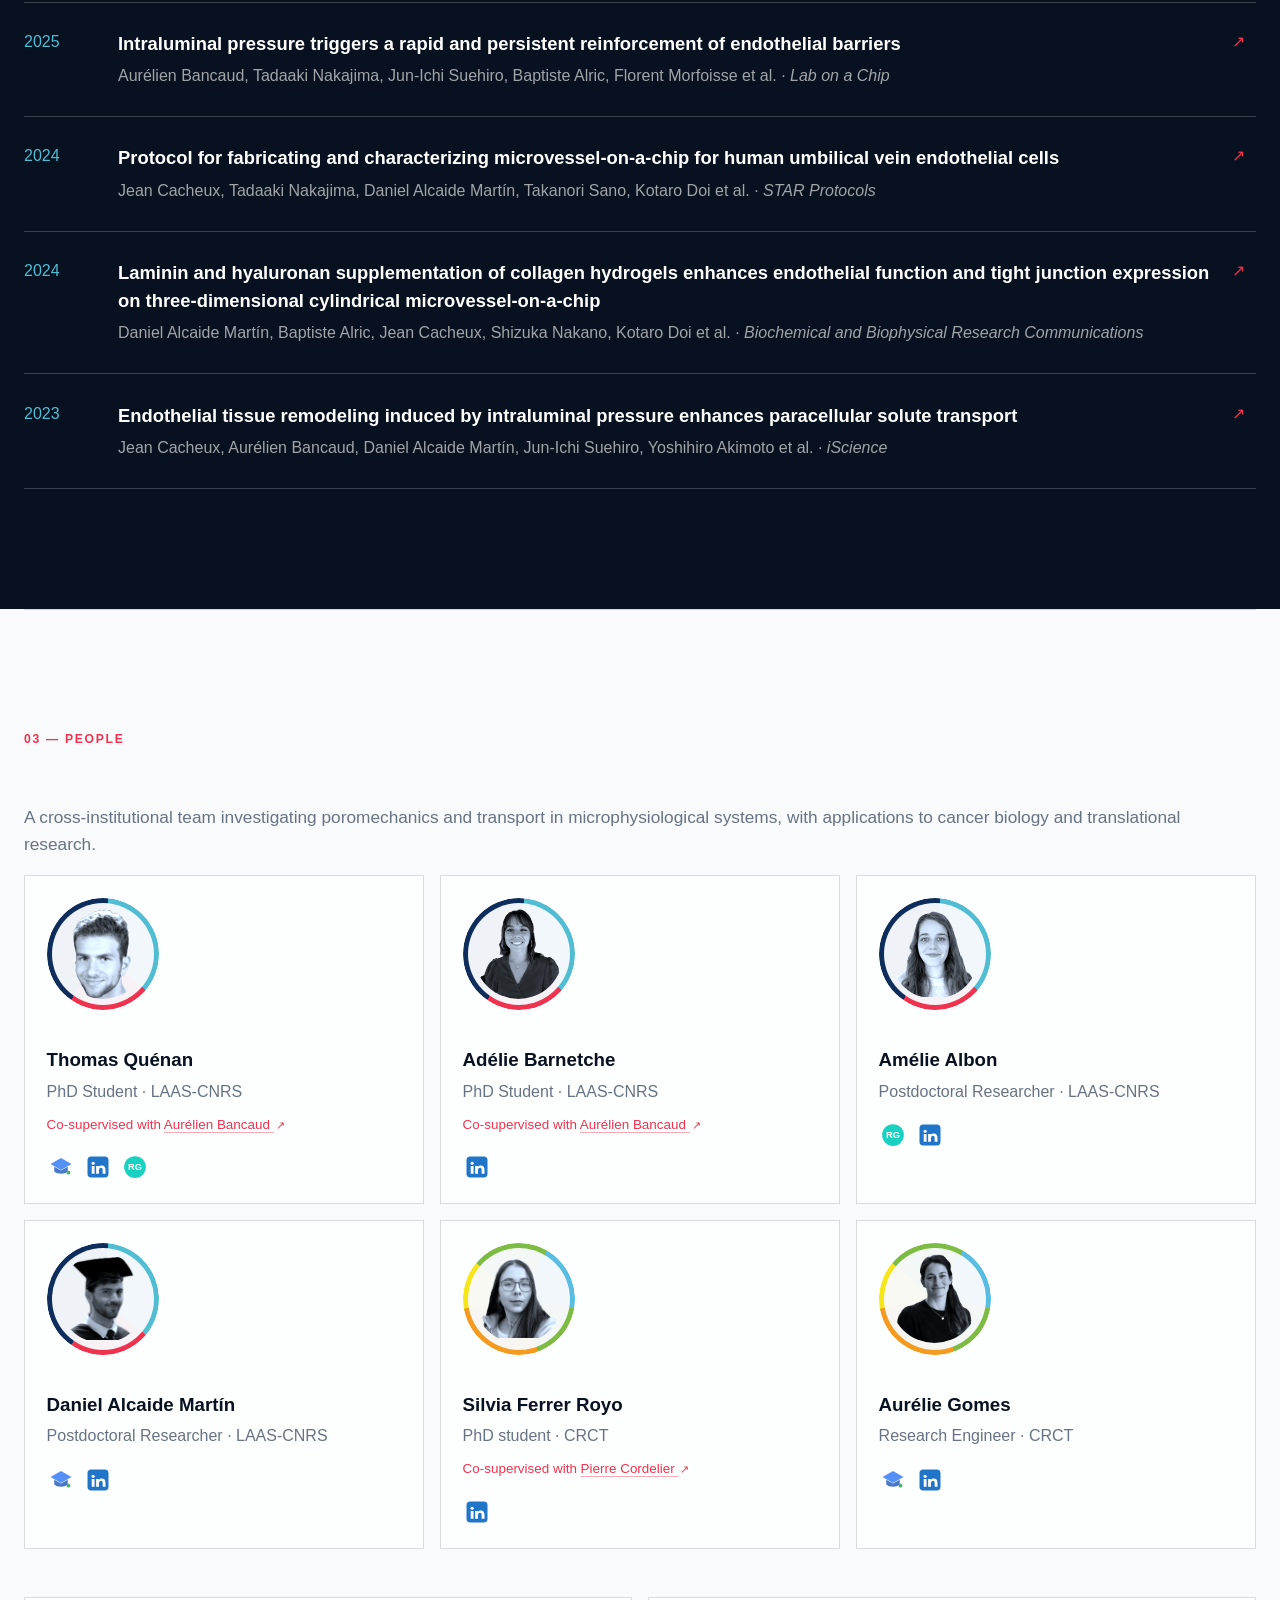
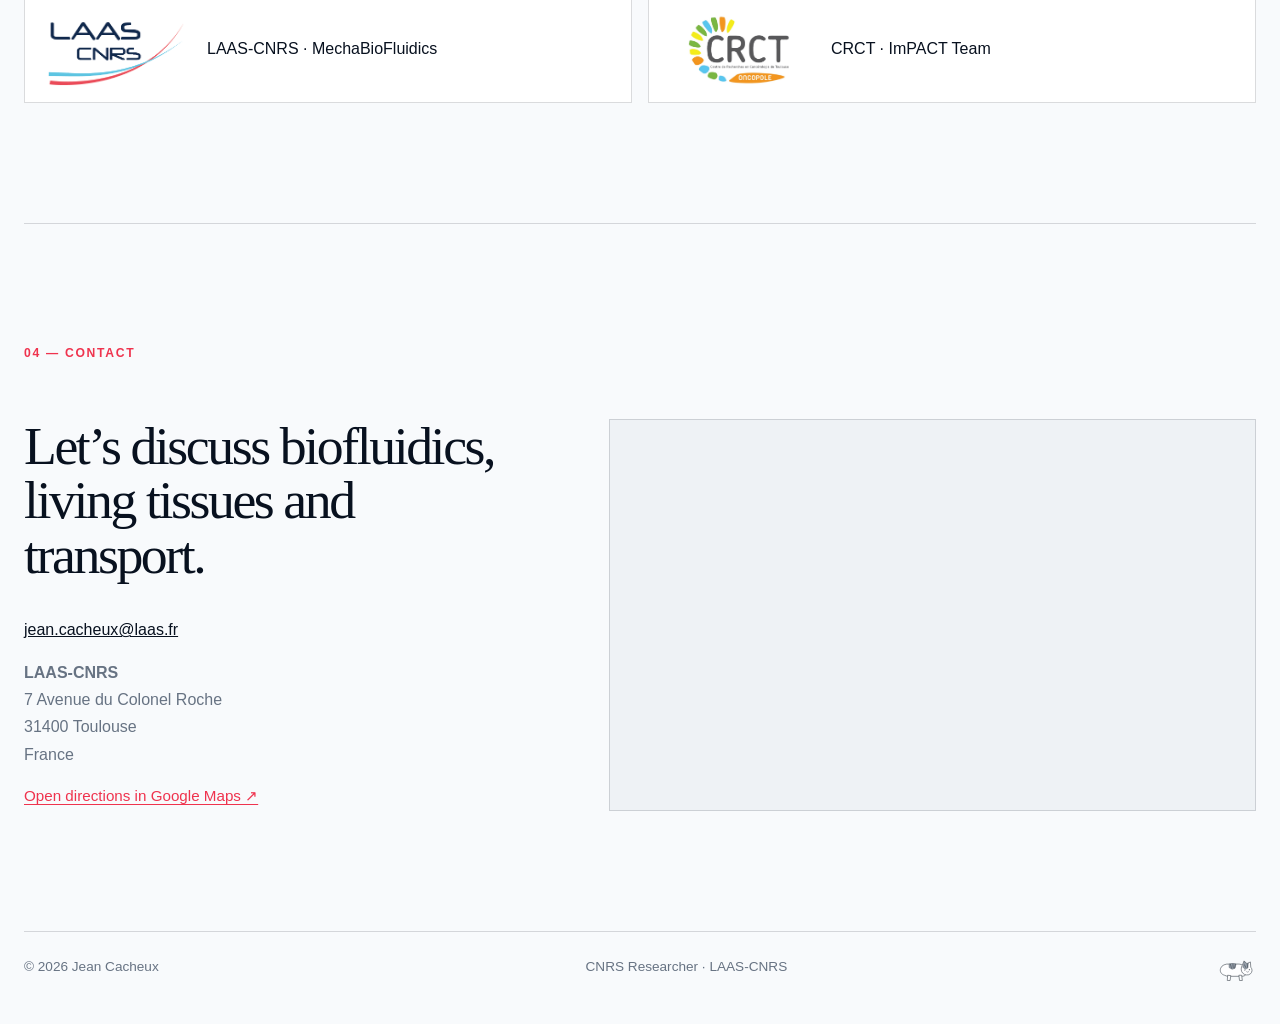
==== commit 3c7a6153: "Add files via upload" ====
--- a/index.html
+++ b/index.html
@@ -106,7 +106,7 @@
 }
   </script>
 
-  <link rel="stylesheet" href="styles.css?v=20260804-cv-icon-final">
+  <link rel="stylesheet" href="styles.css?v=20260804-mobile-scroll-fix">
 </head>
 <body>
   <canvas id="particles" aria-hidden="true"></canvas>
@@ -128,15 +128,13 @@
         <a href="https://www.researchgate.net/profile/Jean-Cacheux" target="_blank" rel="noreferrer" aria-label="ResearchGate"><img src="icon-researchgate.svg" alt=""></a>
         <a href="https://cv.hal.science/jean-cacheux" target="_blank" rel="noreferrer" aria-label="HAL"><img src="icon-hal.svg" alt=""></a>
         <a href="https://orcid.org/0000-0001-6671-5533" target="_blank" rel="noreferrer" aria-label="ORCID"><img src="icon-orcid.svg" alt=""></a>
-        <a class="cv-download" href="jean-cacheux-cv.pdf" download aria-label="Download CV as PDF">
-          <svg class="cv-icon" viewBox="0 0 24 24" aria-hidden="true" focusable="false">
-            <path d="M14 3v4a1 1 0 0 0 1 1h4"></path>
-            <path d="M17 21H7a2 2 0 0 1-2-2V5a2 2 0 0 1 2-2h7l5 5v6"></path>
-            <path d="M12 11v6"></path>
-            <path d="M9.5 14.5 12 17l2.5-2.5"></path>
-          </svg>
-          <span>CV</span>
-        </a>
+        <a class="cv-download" href="jean-cacheux-cv.pdf" download aria-label="Download CV">
+<svg class="cv-icon" viewBox="0 0 24 24" aria-hidden="true">
+<path d="M14 2H7a2 2 0 0 0-2 2v16a2 2 0 0 0 2 2h10a2 2 0 0 0 2-2V7z"/>
+<path d="M14 2v5h5"/>
+<path d="M12 11v6"/>
+<path d="M9.5 14.5 12 17l2.5-2.5"/>
+</svg><span>CV</span></a>
       </div>
       </div>
 
@@ -426,7 +424,7 @@
       </svg>
     </button>
 </footer>
-  <script src="script.js?v=20260804-cv-icon-final"></script>
+  <script src="script.js?v=20260804-mobile-scroll-fix"></script>
 
   <div class="outside-modal" id="outside-research-modal" role="dialog" aria-modal="true" aria-labelledby="outside-research-title" hidden>
     <div class="outside-modal__backdrop" data-close-modal></div>
@@ -474,16 +472,14 @@
       const refreshPawContrast = layer => {
         if (!layer?.isConnected) return;
 
+        layer.style.visibility = 'hidden';
+
         layer.querySelectorAll('.paw-mark').forEach(mark => {
           const rect = mark.getBoundingClientRect();
-          const x = rect.left + rect.width / 2;
-          const y = rect.top + rect.height / 2;
-
-          // Temporarily ignore the paw layer itself so elementFromPoint
-          // reads the actual page section underneath.
-          layer.style.visibility = 'hidden';
-          const underneath = document.elementFromPoint(x, y);
-          layer.style.visibility = '';
+          const underneath = document.elementFromPoint(
+            rect.left + rect.width / 2,
+            rect.top + rect.height / 2
+          );
 
           mark.classList.toggle(
             'paw-mark--dark-bg',
@@ -491,7 +487,8 @@
           );
         });
 
-        requestAnimationFrame(() => refreshPawContrast(layer));
+        layer.style.visibility = '';
+        window.setTimeout(() => refreshPawContrast(layer), 80);
       };
 
       const launchPaws = (duration = 3800) => {
@@ -501,7 +498,7 @@
         layer.className = 'paw-trail';
         layer.setAttribute('aria-hidden', 'true');
 
-        const pawCount = 16;
+        const pawCount = window.matchMedia('(max-width: 700px)').matches ? 10 : 16;
         const pointsPerTurn = 5 + Math.floor(Math.random() * 3);
         let currentX = 12 + Math.random() * 20;
         let targetX = 60 + Math.random() * 28;
@@ -537,8 +534,8 @@
           mark.innerHTML = pawSvg;
           mark.style.left = `${Math.max(5, Math.min(94, x))}vw`;
           mark.style.top = `${y}vh`;
-          mark.style.animationDelay = `${progress * duration * .94}ms`;
-          mark.style.animationDuration = `${880 + Math.random() * 260}ms`;
+          mark.style.animationDelay = `${progress * duration * .86}ms`;
+          mark.style.animationDuration = `${560 + Math.random() * 180}ms`;
           mark.style.setProperty('--paw-rotation', `${rotation}deg`);
           layer.appendChild(mark);
 
@@ -633,7 +630,13 @@
 
           if (!modal.hidden) closeModal();
 
-          const duration = 3800;
+          const scrollDistance = window.scrollY;
+          const isMobile = window.matchMedia('(max-width: 700px)').matches;
+
+          const duration = isMobile
+            ? Math.max(850, Math.min(1900, scrollDistance * .42))
+            : Math.max(1400, Math.min(3800, scrollDistance * .72));
+
           const finalPawX = launchPaws(duration);
           scrollToTopAtConstantSpeed(duration);
           return;
--- a/styles.css
+++ b/styles.css
@@ -1551,3 +1551,48 @@
 .cv-download:focus-visible {
   color: var(--red);
 }
+
+
+/* Final polish */
+.header-inner{grid-template-columns:170px minmax(380px,1fr) auto;}
+.laas-logo{
+ width:158px!important;
+ height:auto!important;
+ object-fit:contain;
+}
+nav a{
+ font-size:1.04rem!important;
+ font-weight:600;
+}
+.cv-download{
+ display:inline-flex;
+ align-items:center;
+ gap:.45rem;
+ text-decoration:none;
+}
+.cv-icon{
+ width:21px;
+ height:21px;
+ flex:none;
+ stroke:var(--red);
+ fill:none;
+ stroke-width:1.9;
+ stroke-linecap:round;
+ stroke-linejoin:round;
+ overflow:visible;
+}
+.cv-download:hover .cv-icon{
+ transform:translateY(1px);
+}
+
+
+/* Mobile paw animation: smoother and faster */
+@media (max-width: 700px) {
+  html {
+    scroll-behavior: auto !important;
+  }
+
+  .paw-mark {
+    animation-timing-function: linear !important;
+  }
+}
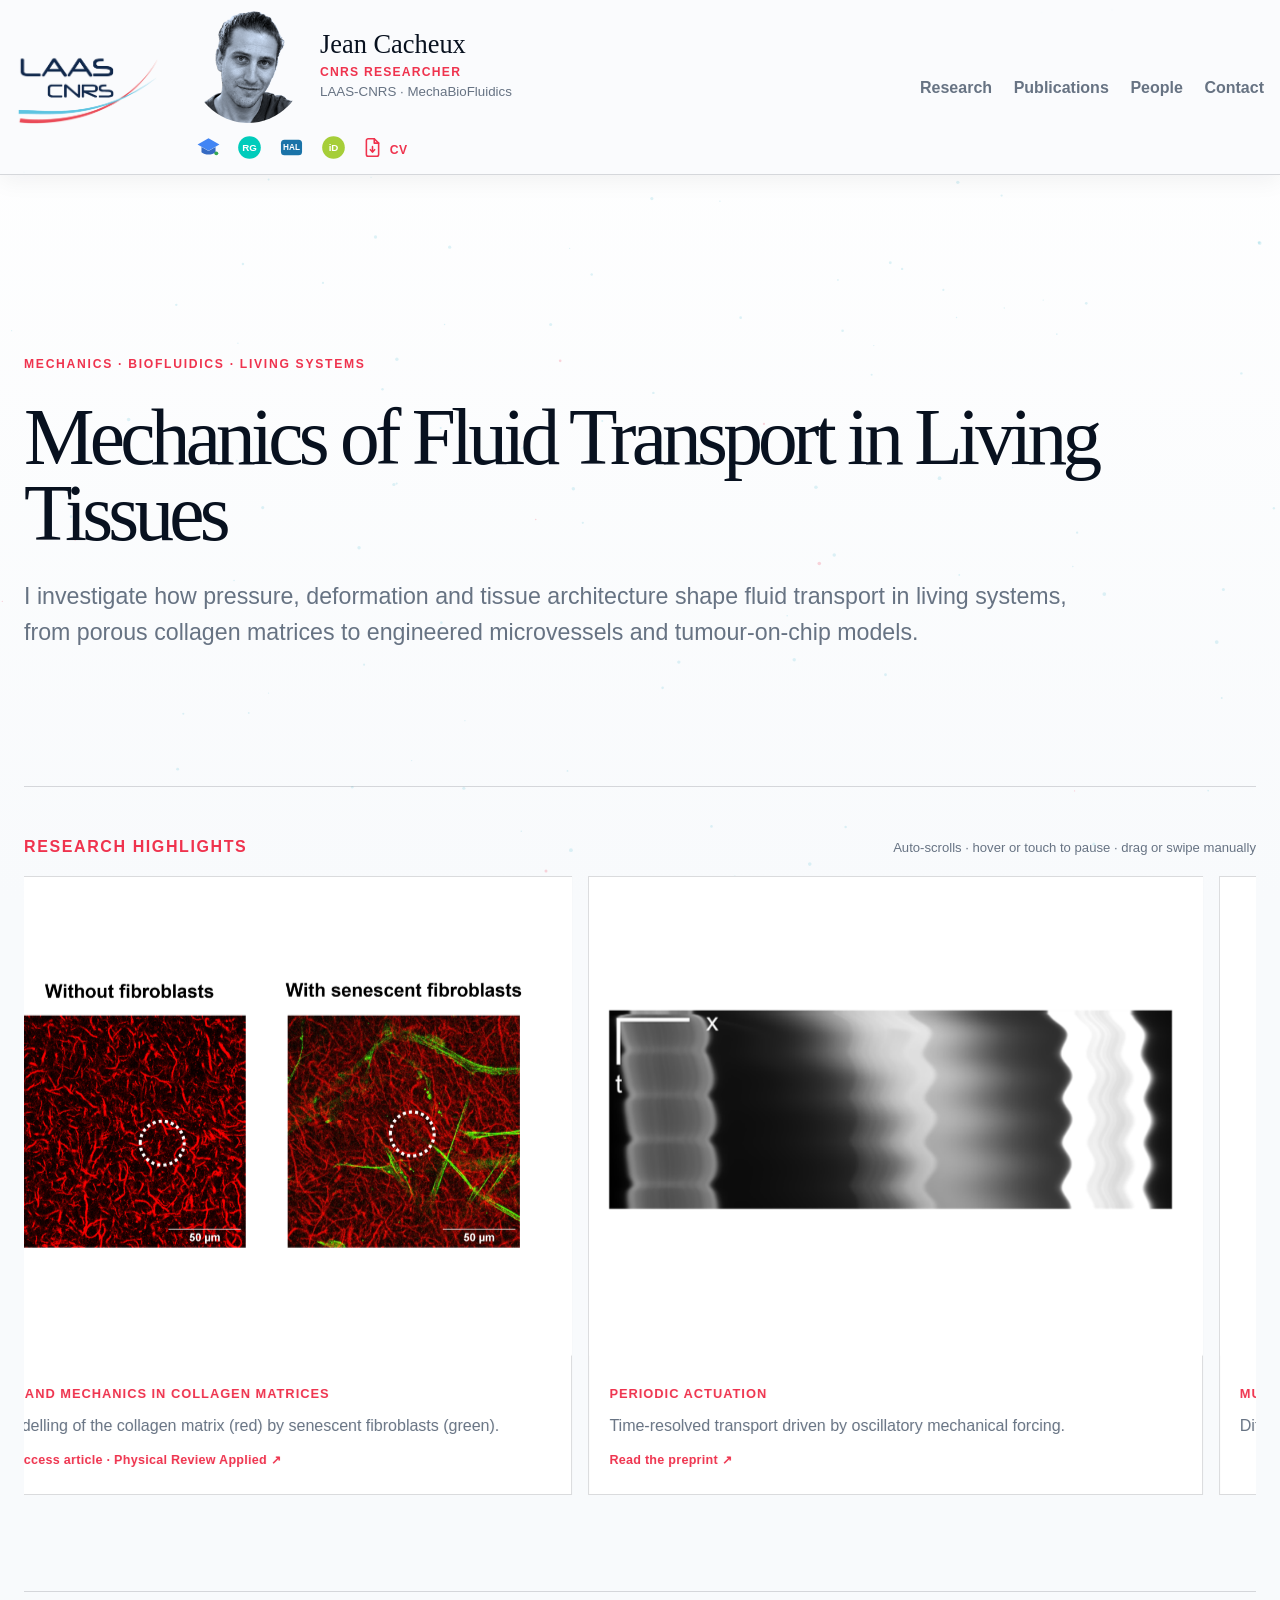
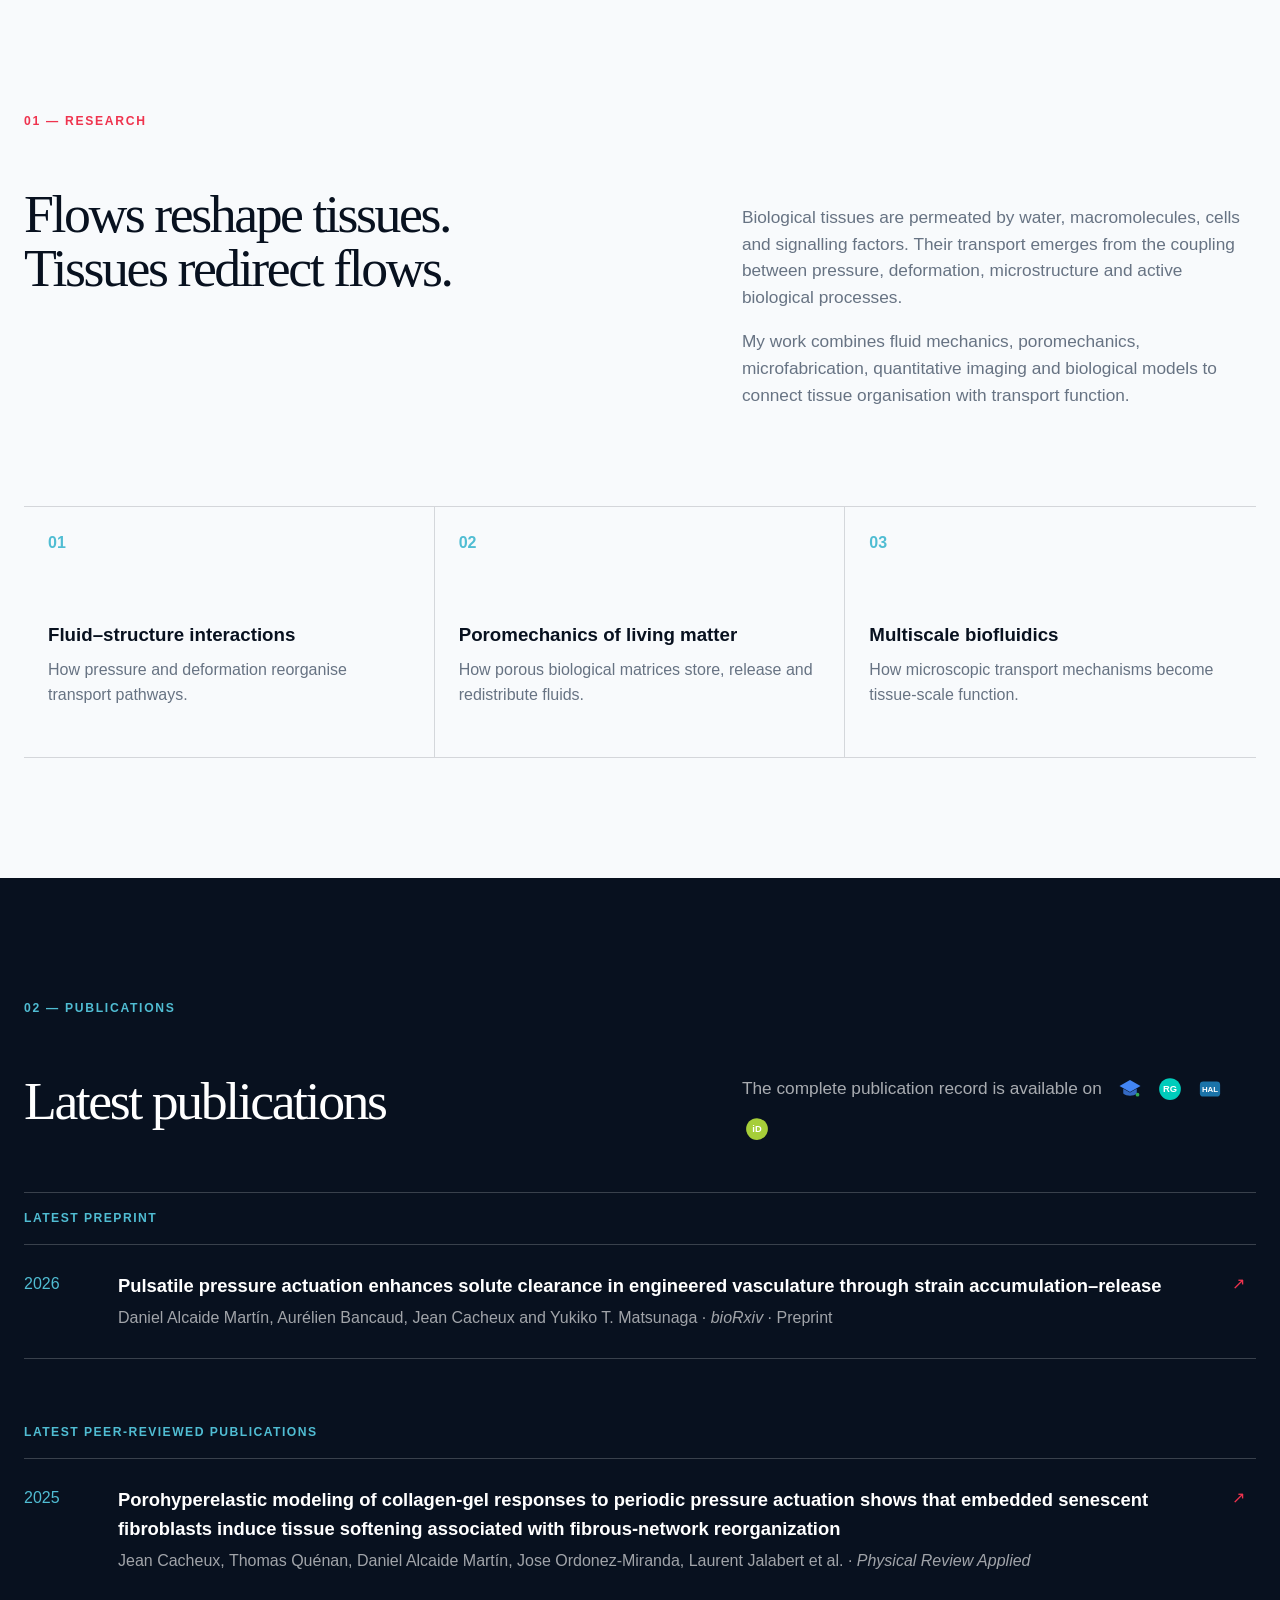
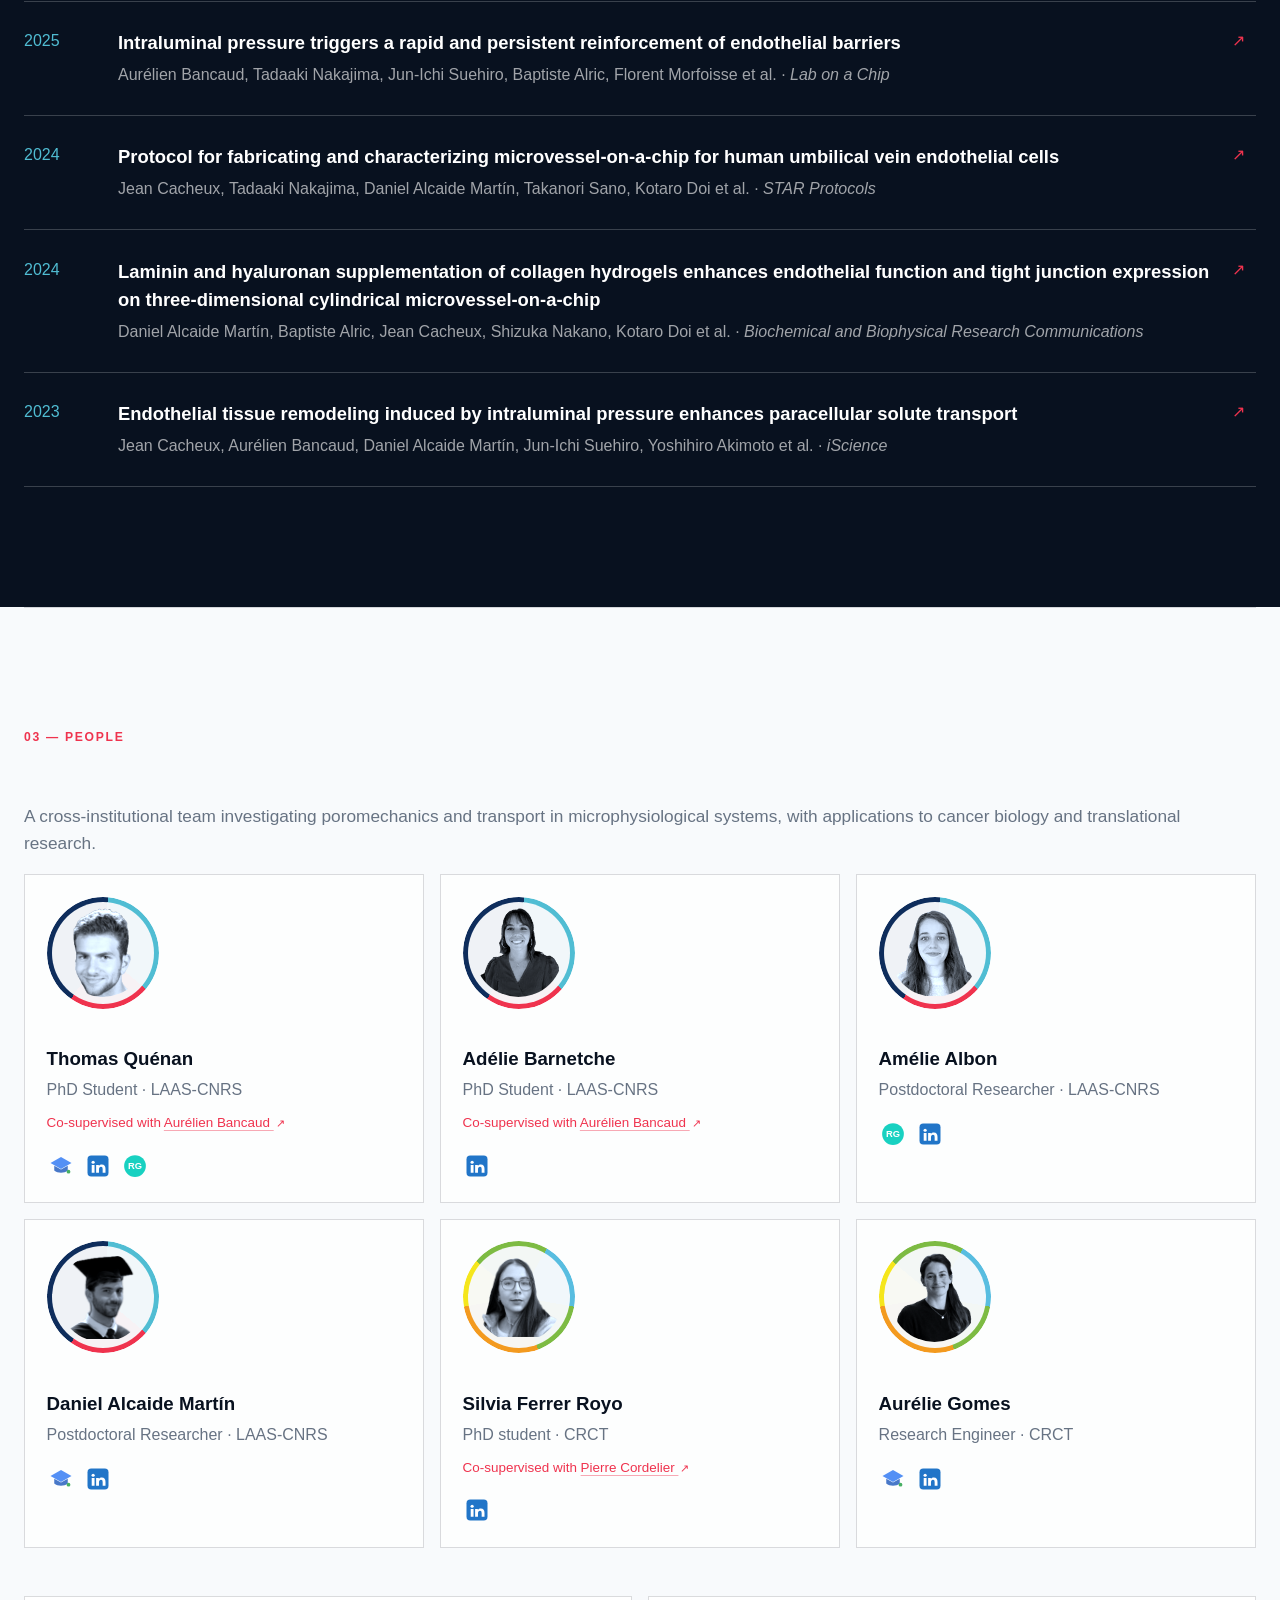
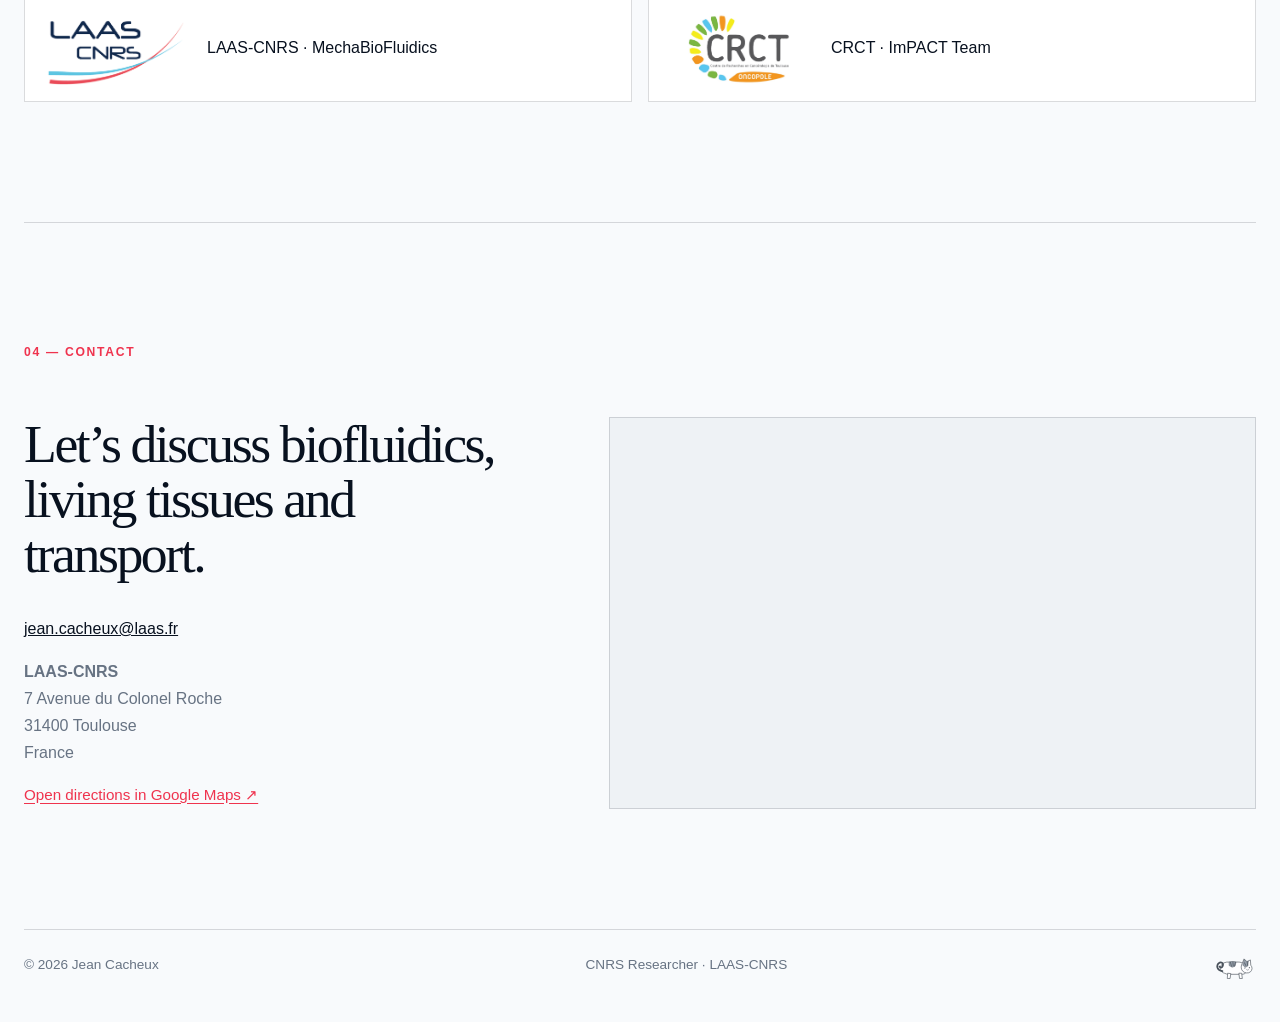
==== commit 945d65a1: "Add files via upload" ====
--- a/index.html
+++ b/index.html
@@ -106,7 +106,7 @@
 }
   </script>
 
-  <link rel="stylesheet" href="styles.css?v=20260804-mobile-scroll-fix">
+  <link rel="stylesheet" href="styles.css?v=20260804-mobile-header-clean">
 </head>
 <body>
   <canvas id="particles" aria-hidden="true"></canvas>
@@ -424,7 +424,7 @@
       </svg>
     </button>
 </footer>
-  <script src="script.js?v=20260804-mobile-scroll-fix"></script>
+  <script src="script.js?v=20260804-mobile-header-clean"></script>
 
   <div class="outside-modal" id="outside-research-modal" role="dialog" aria-modal="true" aria-labelledby="outside-research-title" hidden>
     <div class="outside-modal__backdrop" data-close-modal></div>
@@ -564,63 +564,6 @@
         requestAnimationFrame(step);
       };
 
-      const launchTail = finalX => {
-        document.querySelector('.cat-tail')?.remove();
-
-        const tail = document.createElement('div');
-        tail.className = 'cat-tail';
-        tail.setAttribute('aria-hidden', 'true');
-        tail.style.left = `clamp(12px, calc(${finalX}vw - 41px), calc(100vw - 94px))`;
-        tail.innerHTML = `
-          <svg viewBox="0 0 110 330" aria-hidden="true" focusable="false">
-            <path
-              d="M57 322
-                 C25 286, 18 236, 57 203
-                 C91 174, 91 126, 59 99
-                 C33 77, 34 39, 60 8"
-              fill="none"
-              stroke="currentColor"
-              stroke-width="10"
-              stroke-linecap="round"
-            />
-          </svg>
-        `;
-
-        document.body.appendChild(tail);
-
-        const svg = tail.querySelector('svg');
-
-        tail.animate(
-          [
-            { opacity: 0, transform: 'translate3d(0, 190px, 0)' },
-            { opacity: 1, transform: 'translate3d(0, 155px, 0)', offset: .12 },
-            { opacity: 1, transform: 'translate3d(0, 22px, 0)', offset: .62 },
-            { opacity: .72, transform: 'translate3d(0, -92px, 0)', offset: .84 },
-            { opacity: 0, transform: 'translate3d(0, -340px, 0)' }
-          ],
-          {
-            duration: 2450,
-            easing: 'cubic-bezier(.18,.67,.16,1)',
-            fill: 'forwards'
-          }
-        );
-
-        svg.animate(
-          [
-            { transform: 'rotate(-2deg) translateX(-2px)' },
-            { transform: 'rotate(2.5deg) translateX(3px)', offset: .5 },
-            { transform: 'rotate(-.5deg) translateX(0)' }
-          ],
-          {
-            duration: 2450,
-            easing: 'ease-in-out',
-            fill: 'forwards'
-          }
-        );
-
-        window.setTimeout(() => tail.remove(), 2550);
-      };
-
       trigger.addEventListener('click', event => {
         event.preventDefault();
 
@@ -637,7 +580,7 @@
             ? Math.max(850, Math.min(1900, scrollDistance * .42))
             : Math.max(1400, Math.min(3800, scrollDistance * .72));
 
-          const finalPawX = launchPaws(duration);
+          launchPaws(duration);
           scrollToTopAtConstantSpeed(duration);
           return;
         }
--- a/styles.css
+++ b/styles.css
@@ -65,32 +65,38 @@
 
 .header-inner {
   width: min(calc(100% - 2rem), var(--max));
-  min-height: 120px;
-  margin: auto;
-  display: grid;
-  grid-template-columns: 130px minmax(320px, 1fr) auto;
+  min-height: 132px;
+  margin-inline: auto;
+  padding-block: .7rem;
+  display: grid;
+  grid-template-columns: 152px minmax(0, 1fr) auto;
   align-items: center;
-  gap: 1.4rem;
+  column-gap: 1.5rem;
 }
 
 .laas-logo {
   display: block;
-  width: 118px;
-  height: 76px;
+  width: 144px;
+  height: 94px;
   object-fit: contain;
-  background: transparent;
+  align-self: center;
 }
 
 .identity {
-  display: flex;
+  min-width: 0;
+  display: grid;
+  grid-template-columns: var(--portrait-size) minmax(0, 1fr);
+  grid-template-areas:
+    "photo text"
+    "profiles profiles";
   align-items: center;
-  min-width: 0;
-  gap: 1rem;
+  column-gap: 1rem;
+  row-gap: .5rem;
 }
 
 .identity-photo-frame {
+  grid-area: photo;
   display: block;
-  flex: 0 0 var(--portrait-size);
   width: var(--portrait-size);
   height: var(--portrait-size);
   border-radius: 50%;
@@ -114,9 +120,11 @@
     contrast(1.08);
 }
 
-.identity > div {
+.identity > div:not(.profiles) {
+  grid-area: text;
   display: grid;
   min-width: 0;
+  align-self: center;
 }
 
 .identity strong {
@@ -139,36 +147,22 @@
   color: var(--muted);
 }
 
-nav {
-  display: flex;
-  gap: 1.2rem;
-}
-
-nav a {
-  color: var(--muted);
-  font-size: .9rem;
-  text-decoration: none;
-}
-
-nav a:hover {
-  color: var(--red);
-}
-
 .profiles {
-  grid-column: 2 / 4;
+  grid-area: profiles;
   display: flex;
   align-items: center;
-  justify-content: flex-end;
-  gap: .72rem;
-  margin-top: -1rem;
-  padding-bottom: .7rem;
+  justify-content: flex-start;
+  flex-wrap: wrap;
+  gap: .62rem;
+  margin: 0;
+  padding: 0;
 }
 
 .profiles a:not(.cv-download) {
   display: grid;
   place-items: center;
-  width: 34px;
-  height: 34px;
+  width: 32px;
+  height: 32px;
   border: 0;
   background: transparent;
   text-decoration: none;
@@ -182,17 +176,17 @@
 
 .profiles a img {
   display: block;
-  width: 26px;
-  height: 26px;
+  width: 25px;
+  height: 25px;
   object-fit: contain;
 }
 
 .cv-download {
   display: inline-flex;
   align-items: center;
-  gap: .36rem;
-  height: 34px;
-  padding: 0 .2rem;
+  gap: .42rem;
+  min-height: 32px;
+  padding-inline: .15rem;
   color: var(--ink);
   text-decoration: none;
   transition: transform .2s ease, opacity .2s ease;
@@ -203,44 +197,147 @@
   opacity: .86;
 }
 
-.pdf-badge {
-  position: relative;
-  display: grid;
-  place-items: end center;
-  width: 24px;
-  height: 28px;
-  padding-bottom: 3px;
-  border: 1.8px solid #d82727;
-  border-radius: 2px;
-  color: #d82727;
-  line-height: 1;
-}
-
-.pdf-badge::before {
-  content: "";
-  position: absolute;
-  top: -1.8px;
-  right: -1.8px;
-  width: 8px;
-  height: 8px;
-  border-left: 1.8px solid #d82727;
-  border-bottom: 1.8px solid #d82727;
-  background: rgba(248, 250, 252, .82);
-  clip-path: polygon(0 0, 100% 100%, 0 100%);
-}
-
-.pdf-badge span {
-  font-family: Arial, Helvetica, sans-serif;
-  font-size: 6.3px;
+.cv-icon {
+  display: block;
+  width: 21px;
+  height: 21px;
+  flex: 0 0 21px;
+  overflow: visible;
+  fill: none;
+  stroke: var(--red);
+  stroke-width: 1.8;
+  stroke-linecap: round;
+  stroke-linejoin: round;
+}
+
+.cv-download > span:last-child {
+  font-size: .76rem;
   font-weight: 800;
-}
-
-.cv-download > span:last-child {
-  font-size: .72rem;
-  font-weight: 800;
-  letter-spacing: .06em;
-}
-
+  letter-spacing: .04em;
+}
+
+nav {
+  display: flex;
+  align-items: center;
+  gap: 1.35rem;
+}
+
+nav a {
+  color: var(--muted);
+  font-size: 1rem;
+  font-weight: 600;
+  line-height: 1.2;
+  text-decoration: none;
+}
+
+nav a:hover {
+  color: var(--red);
+}
+
+@media (max-width: 1000px) {
+  .header-inner {
+    grid-template-columns: 118px minmax(0, 1fr);
+    min-height: 126px;
+  }
+
+  .laas-logo {
+    width: 110px;
+    height: 82px;
+  }
+
+  nav {
+    display: none;
+  }
+}
+
+@media (max-width: 700px) {
+  :root {
+    --portrait-size: 80px;
+  }
+
+  html {
+    scroll-padding-top: 154px;
+  }
+
+  .header-inner {
+    width: min(calc(100% - 1rem), var(--max));
+    min-height: auto;
+    padding-block: .65rem;
+    grid-template-columns: 76px minmax(0, 1fr);
+    column-gap: .7rem;
+  }
+
+  .laas-logo {
+    width: 72px;
+    height: 62px;
+  }
+
+  .identity {
+    grid-template-columns: var(--portrait-size) minmax(0, 1fr);
+    column-gap: .7rem;
+    row-gap: .35rem;
+  }
+
+  .identity strong {
+    font-size: 1.2rem;
+  }
+
+  .identity span:not(.identity-photo-frame) {
+    margin-top: .2rem;
+    font-size: .66rem;
+    letter-spacing: .075em;
+  }
+
+  .identity small {
+    font-size: .76rem;
+    line-height: 1.25;
+  }
+
+  .profiles {
+    gap: .42rem;
+  }
+
+  .profiles a:not(.cv-download) {
+    width: 29px;
+    height: 29px;
+  }
+
+  .profiles a img {
+    width: 22px;
+    height: 22px;
+  }
+
+  .cv-download {
+    min-height: 29px;
+    gap: .3rem;
+  }
+
+  .cv-icon {
+    width: 19px;
+    height: 19px;
+    flex-basis: 19px;
+  }
+
+  .cv-download > span:last-child {
+    font-size: .7rem;
+  }
+}
+
+@media (max-width: 430px) {
+  :root {
+    --portrait-size: 72px;
+  }
+
+  .header-inner {
+    grid-template-columns: 66px minmax(0, 1fr);
+    column-gap: .55rem;
+  }
+
+  .laas-logo {
+    width: 62px;
+    height: 56px;
+  }
+}
 /* ---------------- Main layout ---------------- */
 
 main,
@@ -717,19 +814,7 @@
 /* ---------------- Responsive ---------------- */
 
 @media (max-width: 1000px) {
-  .header-inner {
-    grid-template-columns: 110px 1fr;
-  }
-
-  nav {
-    display: none;
-  }
-
-  .profiles {
-    grid-column: 1 / 3;
-  }
-
-  .team-grid {
+.team-grid {
     grid-template-columns: repeat(2, minmax(0, 1fr));
   }
 
@@ -739,36 +824,7 @@
 }
 
 @media (max-width: 700px) {
-  :root {
-    --portrait-size: 96px;
-  }
-
-  html {
-    scroll-padding-top: 178px;
-  }
-
-  .header-inner {
-    min-height: 160px;
-    grid-template-columns: 90px 1fr;
-    gap: .8rem;
-  }
-
-  .laas-logo {
-    width: 82px;
-    height: 58px;
-  }
-
-  .identity strong {
-    font-size: 1.25rem;
-  }
-
-  .profiles {
-    justify-content: center;
-    flex-wrap: wrap;
-    margin-top: -.35rem;
-  }
-
-  main,
+main,
   footer {
     width: min(calc(100% - 2rem), var(--max));
   }
@@ -1153,28 +1209,6 @@
   }
 }
 
-/* One smooth tail, shown only after the final footprint. */
-14% {
-    opacity: 1;
-  }
-  48% {
-    opacity: .95;
-    transform: translateY(70px) rotate(4deg);
-  }
-  78% {
-    opacity: .72;
-    transform: translateY(-45px) rotate(-2deg);
-  }
-  100% {
-    opacity: 0;
-    transform: translateY(-285px) rotate(1deg);
-  }
-}
-
-@media (prefers-reduced-motion: reduce) {
-  .paw-mark,
-  }
-
 
 /* Supervisor profile links */
 .supervisor-link {
@@ -1204,84 +1238,7 @@
   transform: translate(2px, -2px);
 }
 
-/* Tail motion is driven by the Web Animations API for a smoother glide. */
-/* Tail position follows the final footprint. */
-/* Balance the complete two-row header vertically.
-   The previous negative margin pulled the profile row upward and made
-   the portrait appear stuck to the top in Firefox. */
-.header-inner {
-  padding-top: .65rem;
-  padding-bottom: .65rem;
-  row-gap: .2rem;
-}
-
-.profiles {
-  margin-top: 0;
-  padding-bottom: 0;
-}
-
-
-/* ===== Header refinement ===== */
-.header-inner {
-  grid-template-columns: 142px minmax(320px, 1fr) auto;
-  align-items: center;
-}
-
-.laas-logo {
-  width: 132px;
-  height: 92px;
-  object-fit: contain;
-  align-self: center;
-}
-
-.identity {
-  display: grid;
-  grid-template-columns: var(--portrait-size) minmax(0, 1fr);
-  grid-template-areas:
-    "photo text"
-    "profiles profiles";
-  align-items: center;
-  column-gap: 1rem;
-  row-gap: .55rem;
-}
-
-.identity-photo-frame {
-  grid-area: photo;
-  align-self: center;
-}
-
-.identity > div {
-  grid-area: text;
-  align-self: center;
-}
-
-.identity .profiles {
-  grid-area: profiles;
-  display: flex;
-  align-items: center;
-  justify-content: flex-start;
-  gap: .72rem;
-  margin: 0;
-  padding: 0;
-}
-
-.identity .profiles a:not(.cv-download) {
-  display: grid;
-  place-items: center;
-  width: 34px;
-  height: 34px;
-}
-
-.identity .profiles a img {
-  width: 26px;
-  height: 26px;
-}
-
-.identity .cv-download {
-  height: 34px;
-}
-
-/* ===== Clean white-and-tabby European cat icon ===== */
+/* Clean white-and-tabby European cat icon */
 .cat-trigger {
   display: inline-grid;
   place-items: center;
@@ -1308,7 +1265,7 @@
 .cat-body,
 .cat-head,
 .cat-leg {
-  fill: #ffffff;
+  fill: #fff;
   stroke: #18222d;
   stroke-width: 1.8;
   stroke-linejoin: round;
@@ -1328,6 +1285,13 @@
   stroke-linecap: round;
 }
 
+.cat-tail-line {
+  fill: none;
+  stroke: #18222d;
+  stroke-width: 5;
+  stroke-linecap: round;
+}
+
 .cat-eye {
   fill: #18222d;
 }
@@ -1339,260 +1303,13 @@
   stroke-linecap: round;
 }
 
-@media (max-width: 1000px) {
-  .header-inner {
-    grid-template-columns: 120px minmax(0, 1fr);
-  }
-
-  .identity {
-    grid-template-columns: var(--portrait-size) minmax(0, 1fr);
-  }
-
-  .identity .profiles {
-    justify-content: flex-start;
-  }
-}
-
-@media (max-width: 700px) {
-  .header-inner {
-    grid-template-columns: 92px minmax(0, 1fr);
-  }
-
-  .laas-logo {
-    width: 88px;
-    height: 68px;
-  }
-
-  .identity {
-    grid-template-columns: var(--portrait-size) minmax(0, 1fr);
-    row-gap: .4rem;
-  }
-
-  .identity .profiles {
-    flex-wrap: wrap;
-    gap: .55rem;
-  }
-}
-
-
-/* ===== Final header refinements ===== */
-
-/* Slightly larger LAAS logo while preserving header proportions */
-.header-inner {
-  grid-template-columns: 158px minmax(360px, 1fr) auto;
-}
-
-.laas-logo {
-  width: 148px !important;
-  height: 102px !important;
-  object-fit: contain;
-}
-
-/* More readable navigation in Firefox and other browsers */
-nav {
-  gap: 1.35rem;
-}
-
-nav a {
-  font-size: 1rem !important;
-  font-weight: 600;
-  line-height: 1.2;
-}
-
-/* Stable PDF icon across Firefox, Chrome and Safari */
-.cv-download {
-  display: inline-flex;
-  align-items: center;
-  gap: .4rem;
-  min-height: 36px;
-}
-
-.pdf-badge {
-  position: relative;
-  display: inline-flex;
-  align-items: flex-end;
-  justify-content: center;
-  flex: 0 0 26px;
-  width: 26px !important;
-  height: 30px !important;
-  padding: 0 0 4px;
-  border: 1.8px solid #d82727;
-  border-radius: 3px;
-  color: #d82727;
-  background: transparent;
-  overflow: hidden;
-  line-height: 1;
-}
-
-.pdf-badge::before {
-  content: "";
-  position: absolute;
-  top: -1px;
-  right: -1px;
-  width: 9px;
-  height: 9px;
-  border-left: 1.8px solid #d82727;
-  border-bottom: 1.8px solid #d82727;
-  background: var(--paper);
-  clip-path: polygon(0 0, 100% 100%, 0 100%);
-}
-
-.pdf-badge span {
-  position: relative;
-  z-index: 1;
-  display: block;
-  font-family: Arial, Helvetica, sans-serif;
-  font-size: 6.5px;
-  font-weight: 800;
-  letter-spacing: .02em;
-}
-
-.cv-download > span:last-child {
-  font-size: .76rem;
-  font-weight: 800;
-  line-height: 1;
-}
-
-/* Responsive safeguards */
-@media (max-width: 1000px) {
-  .header-inner {
-    grid-template-columns: 126px minmax(0, 1fr);
-  }
-
-  .laas-logo {
-    width: 116px !important;
-    height: 84px !important;
-  }
-
-  nav a {
-    font-size: .96rem !important;
-  }
-}
-
-@media (max-width: 700px) {
-  .header-inner {
-    grid-template-columns: 94px minmax(0, 1fr);
-  }
-
-  .laas-logo {
-    width: 90px !important;
-    height: 68px !important;
-  }
-
-  nav a {
-    font-size: .92rem !important;
-  }
-}
-
-
-/* Clean inline PDF icon */
-.cv-download{
- display:inline-flex;
- align-items:center;
- gap:.45rem;
- color:inherit;
- text-decoration:none;
-}
-.cv-download .pdf-badge{display:none!important;}
-.pdf-icon{
- width:22px;
- height:22px;
- color:#d32f2f;
- flex:0 0 auto;
-}
-.pdf-icon text{
- fill:#d32f2f;
- letter-spacing:.2px;
-}
-
-
-/* ===== Final CV download icon ===== */
-.cv-download {
-  display: inline-flex;
-  align-items: center;
-  gap: .42rem;
-  min-height: 34px;
-  color: var(--ink);
-  text-decoration: none;
-}
-
-.cv-download .pdf-badge,
-.cv-download .pdf-icon {
-  display: none !important;
-}
-
-.cv-icon {
-  display: block;
-  width: 22px;
-  height: 22px;
-  flex: 0 0 22px;
-  fill: none;
-  stroke: var(--red);
-  stroke-width: 1.8;
-  stroke-linecap: round;
-  stroke-linejoin: round;
-  transition: transform .2s ease, stroke .2s ease;
-}
-
-.cv-download > span:last-child {
-  font-size: .78rem;
-  font-weight: 800;
-  line-height: 1;
-  letter-spacing: .02em;
-}
-
-.cv-download:hover .cv-icon,
-.cv-download:focus-visible .cv-icon {
-  transform: translateY(1px);
-  stroke: #b91f35;
-}
-
-.cv-download:hover,
-.cv-download:focus-visible {
-  color: var(--red);
-}
-
-
-/* Final polish */
-.header-inner{grid-template-columns:170px minmax(380px,1fr) auto;}
-.laas-logo{
- width:158px!important;
- height:auto!important;
- object-fit:contain;
-}
-nav a{
- font-size:1.04rem!important;
- font-weight:600;
-}
-.cv-download{
- display:inline-flex;
- align-items:center;
- gap:.45rem;
- text-decoration:none;
-}
-.cv-icon{
- width:21px;
- height:21px;
- flex:none;
- stroke:var(--red);
- fill:none;
- stroke-width:1.9;
- stroke-linecap:round;
- stroke-linejoin:round;
- overflow:visible;
-}
-.cv-download:hover .cv-icon{
- transform:translateY(1px);
-}
-
-
-/* Mobile paw animation: smoother and faster */
+/* Mobile paw animation */
 @media (max-width: 700px) {
   html {
-    scroll-behavior: auto !important;
+    scroll-behavior: auto;
   }
 
   .paw-mark {
-    animation-timing-function: linear !important;
-  }
-}
+    animation-timing-function: linear;
+  }
+}
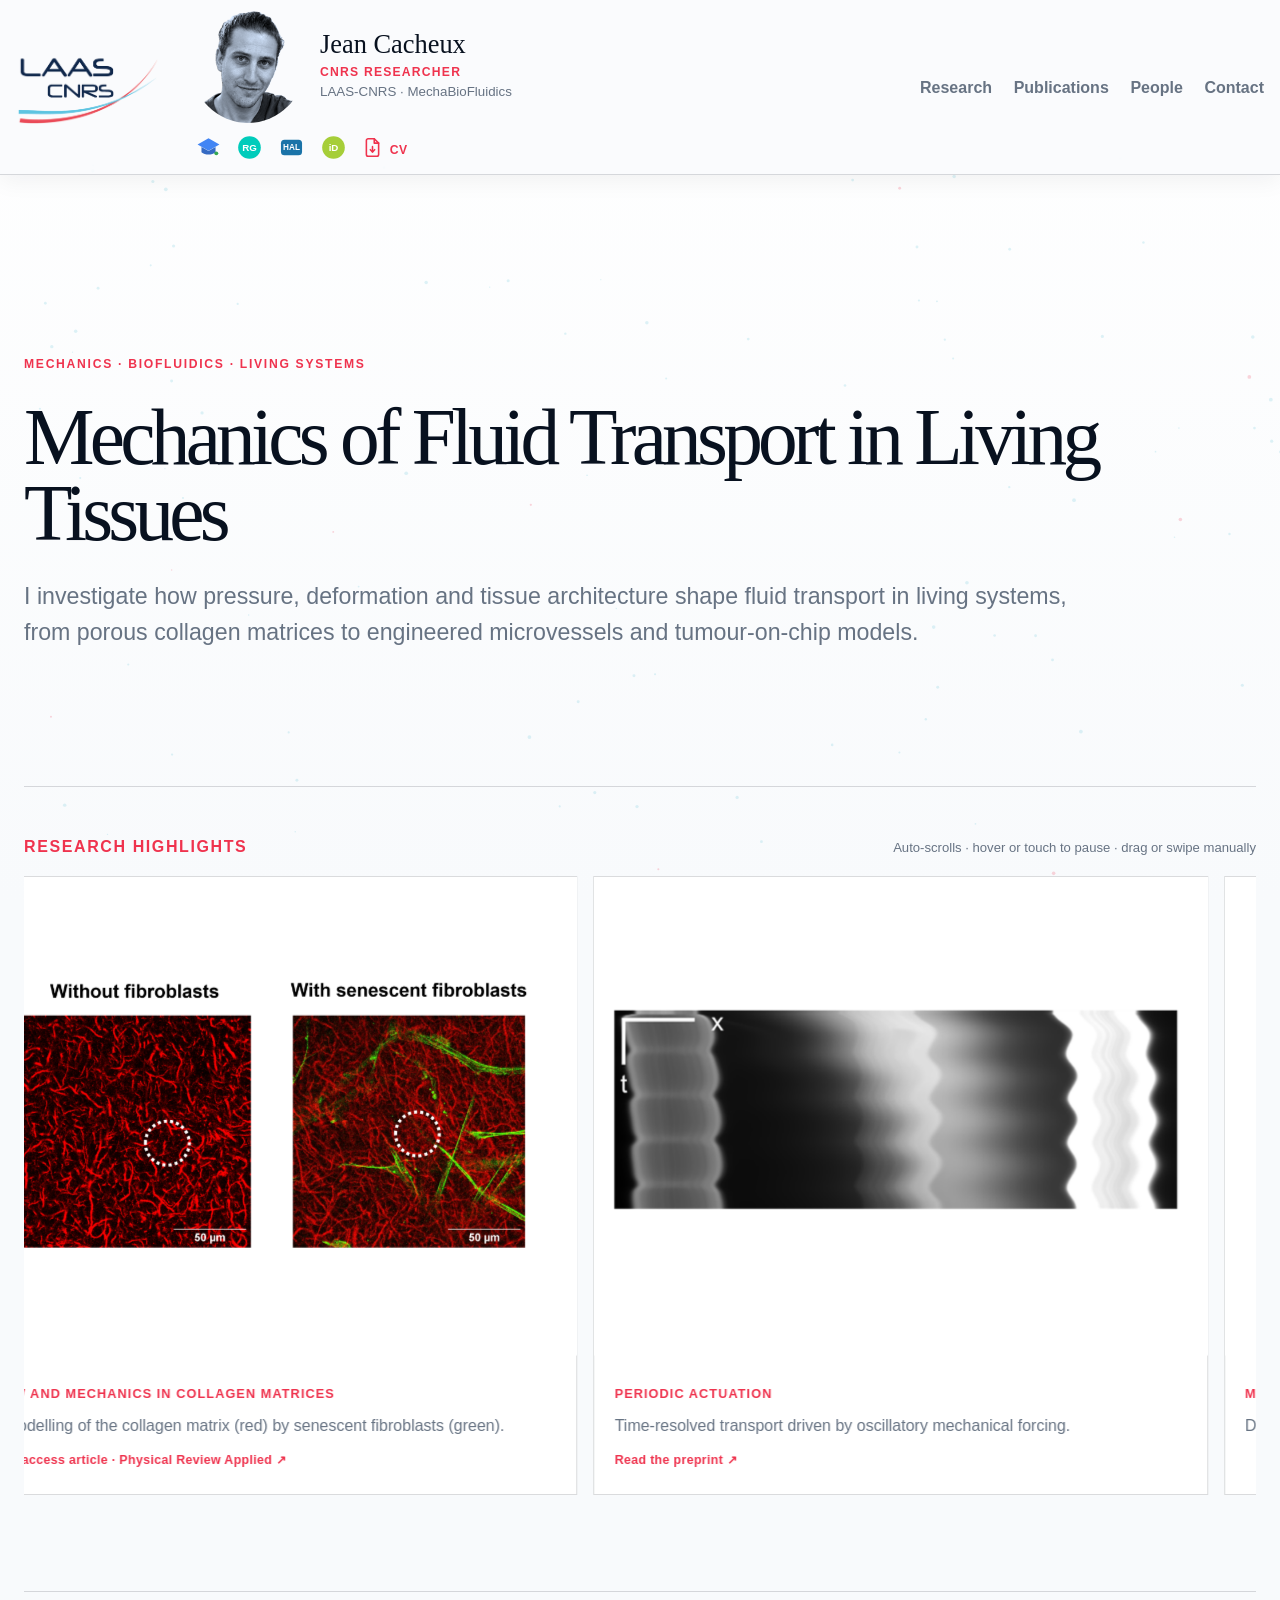
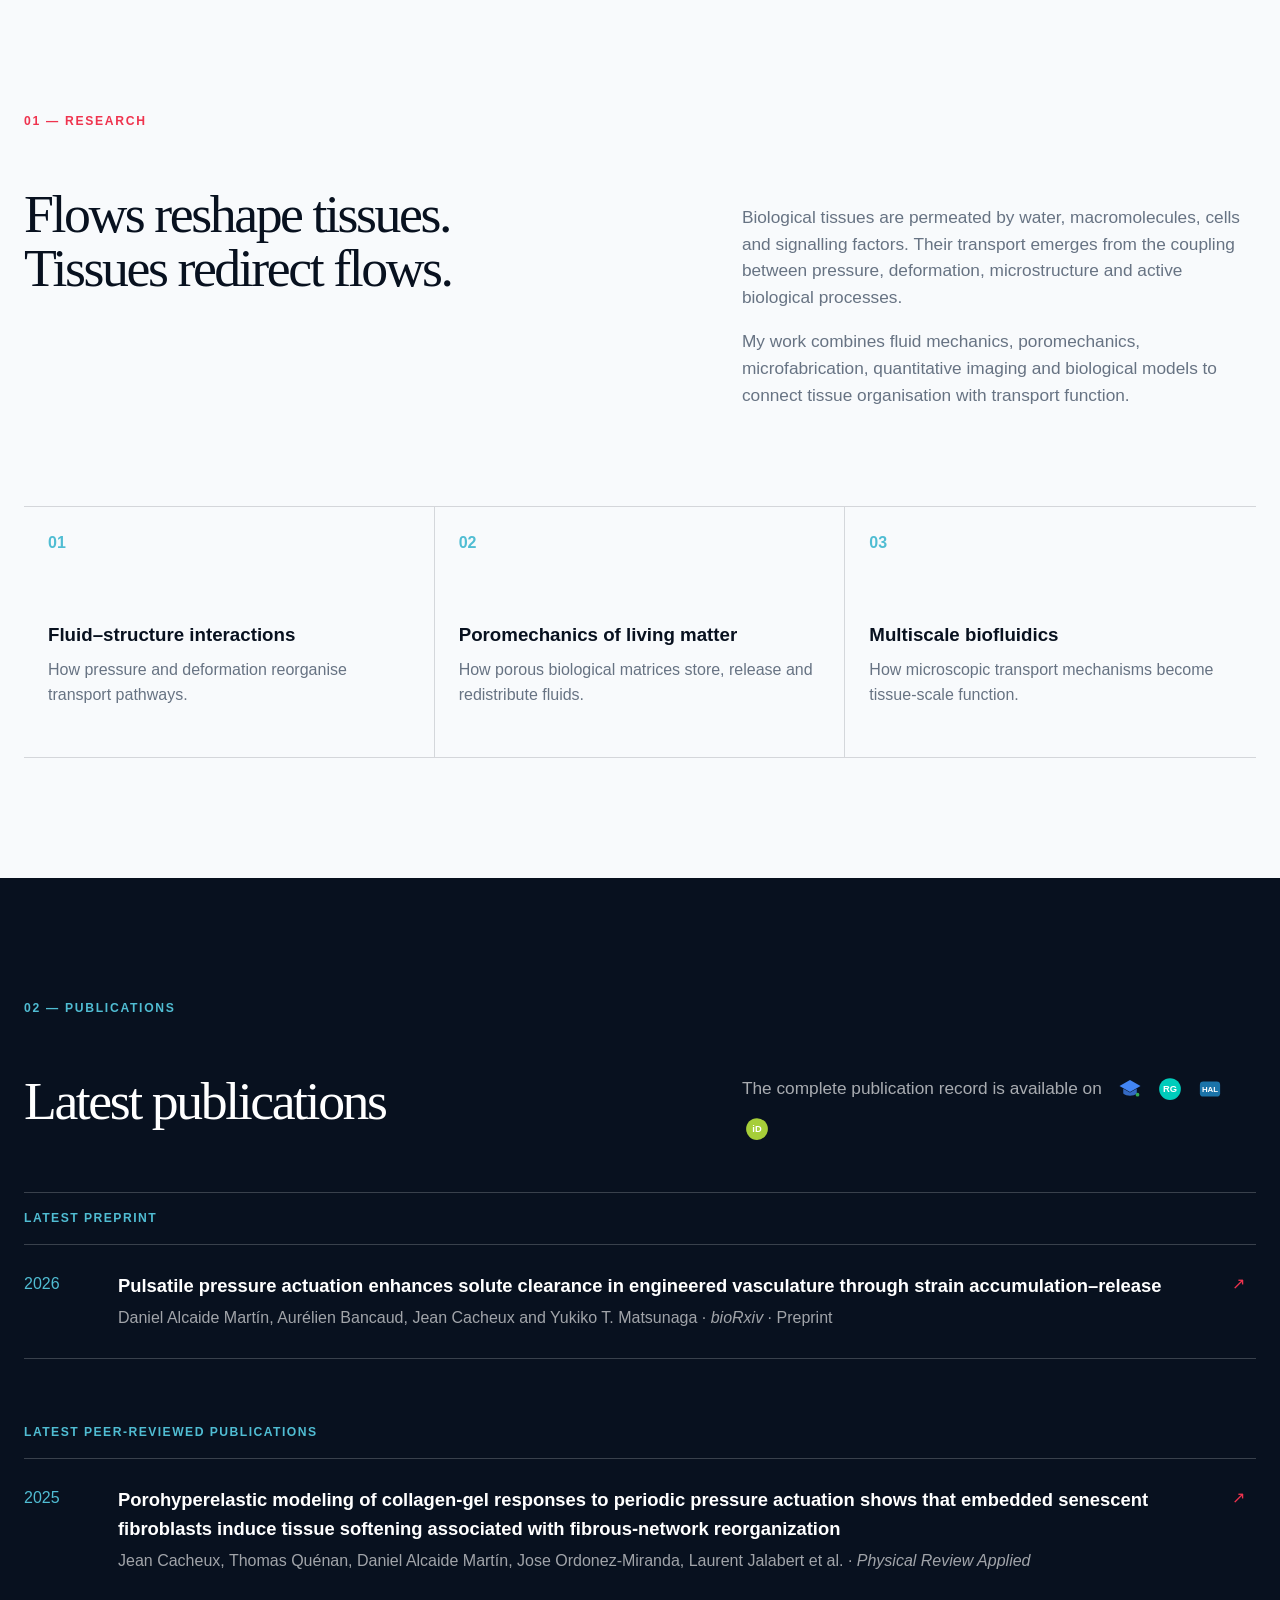
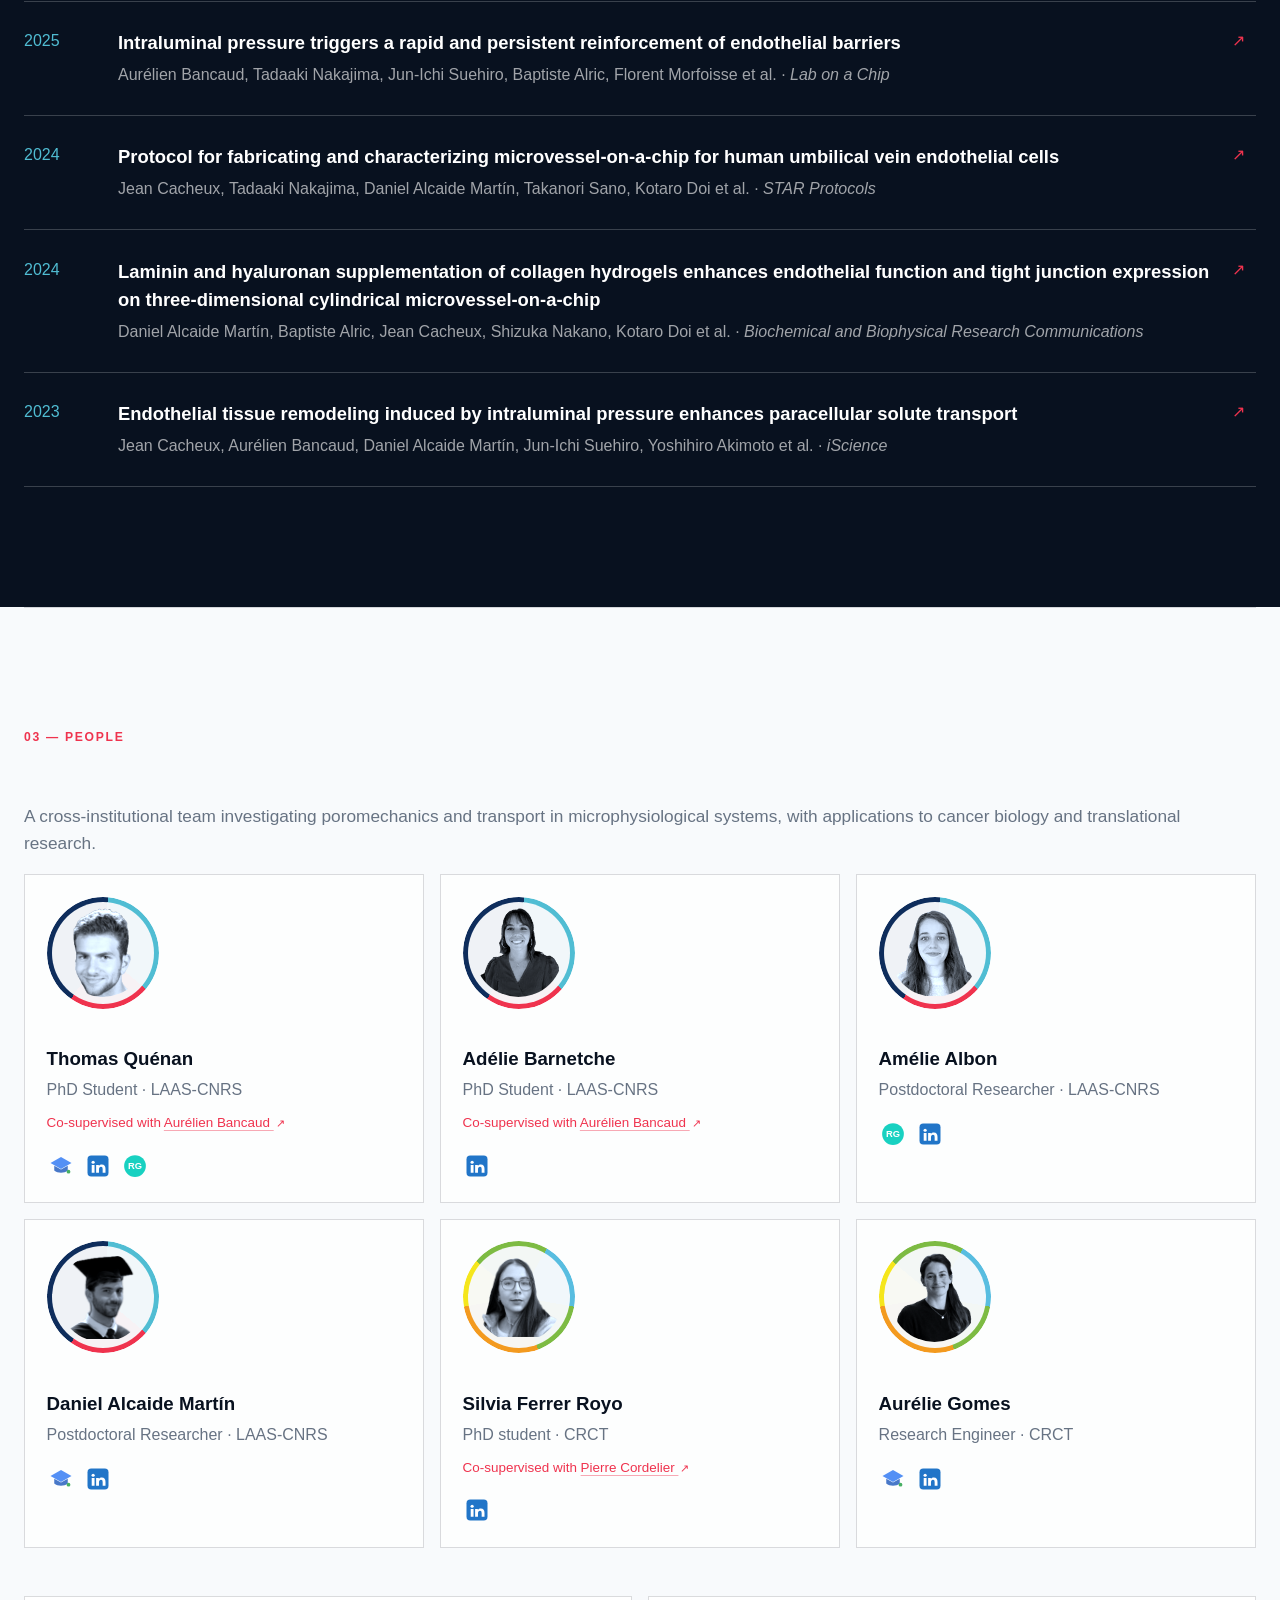
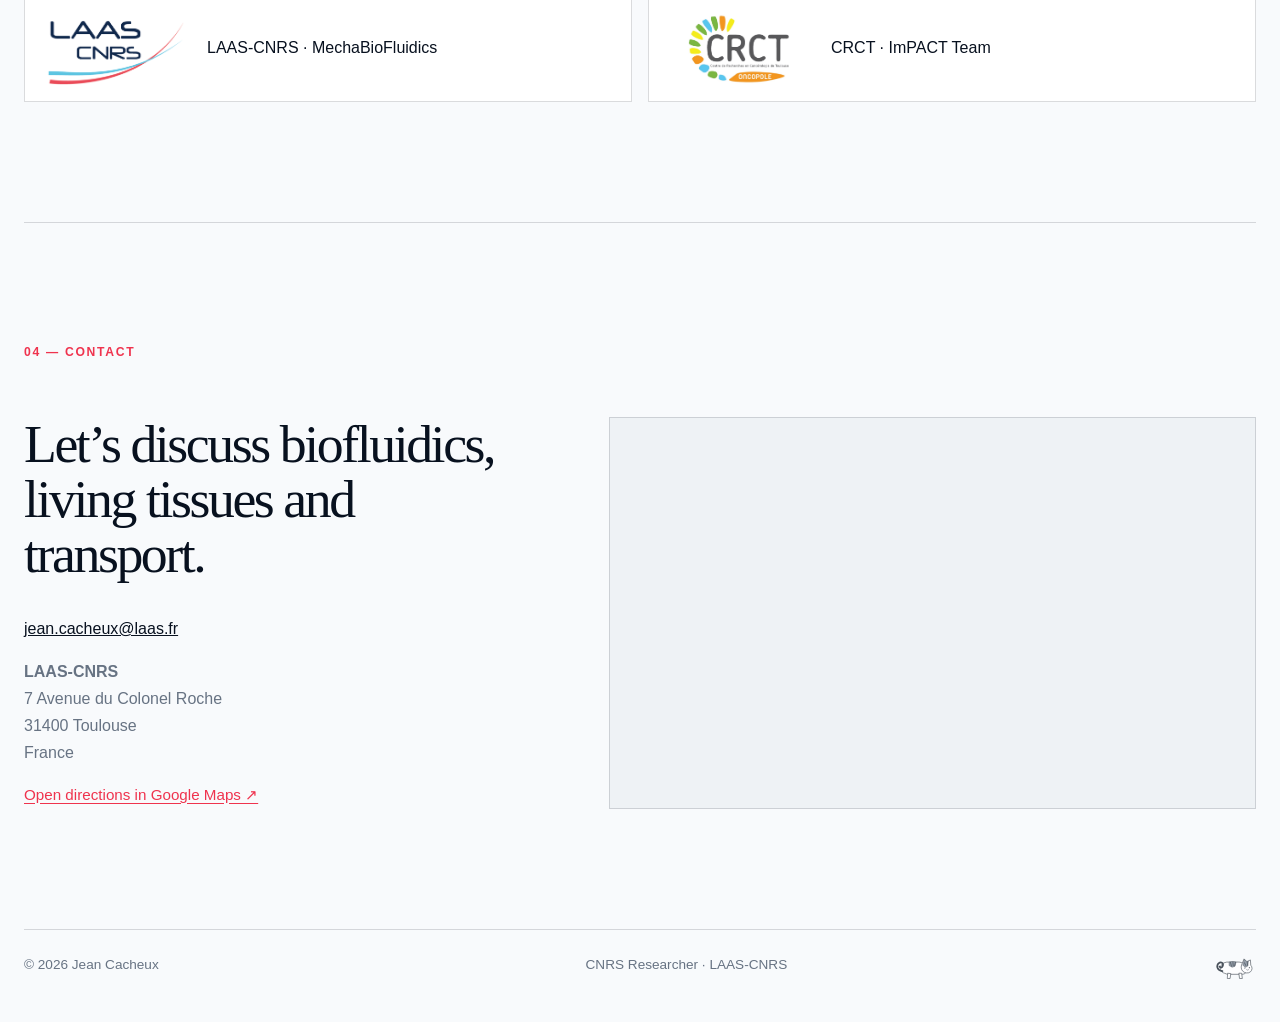
==== commit de8c0be5: "Change image source to src1.png Updated image references in meta tags and identity photo." ====
--- a/index.html
+++ b/index.html
@@ -21,7 +21,7 @@
   <meta property="og:title" content="Jean Cacheux | CNRS Researcher">
   <meta property="og:description" content="Mechanics and fluid transport in living tissues, collagen matrices, engineered microvessels and tumour-on-chip models.">
   <meta property="og:url" content="https://jeancacheux.github.io/">
-  <meta property="og:image" content="https://jeancacheux.github.io/portrait-jean-cacheux-clean.png">
+  <meta property="og:image" content="https://jeancacheux.github.io/src1.png">
   <meta property="og:image:alt" content="Portrait of Jean Cacheux, CNRS researcher">
   <meta property="profile:first_name" content="Jean">
   <meta property="profile:last_name" content="Cacheux">
@@ -29,7 +29,7 @@
   <meta name="twitter:card" content="summary_large_image">
   <meta name="twitter:title" content="Jean Cacheux | CNRS Researcher">
   <meta name="twitter:description" content="Mechanics and fluid transport in living tissues, collagen matrices, engineered microvessels and tumour-on-chip models.">
-  <meta name="twitter:image" content="https://jeancacheux.github.io/portrait-jean-cacheux-clean.png">
+  <meta name="twitter:image" content="https://jeancacheux.github.io/src1.png">
   <meta name="twitter:image:alt" content="Portrait of Jean Cacheux, CNRS researcher">
 
   <script type="application/ld+json">
@@ -48,7 +48,7 @@
     "givenName": "Jean",
     "familyName": "Cacheux",
     "url": "https://jeancacheux.github.io/",
-    "image": "https://jeancacheux.github.io/portrait-jean-cacheux-clean.png",
+    "image": "https://jeancacheux.github.io/src1.png",
     "jobTitle": "CNRS Researcher",
     "description": "CNRS researcher studying mechanics and fluid transport in living tissues, collagen matrices, engineered microvessels and tumour-on-chip models.",
     "email": "mailto:jean.cacheux@laas.fr",
@@ -116,7 +116,7 @@
       <img class="laas-logo" src="laas-cnrs-logo-transparent.png" alt="LAAS-CNRS">
 
       <div class="identity">
-        <span class="identity-photo-frame"><img src="portrait-jean-cacheux-clean.png" alt="Jean Cacheux"></span>
+        <span class="identity-photo-frame"><img src="src1.png" alt="Jean Cacheux"></span>
         <div>
           <strong>Jean Cacheux</strong>
           <span>CNRS Researcher</span>
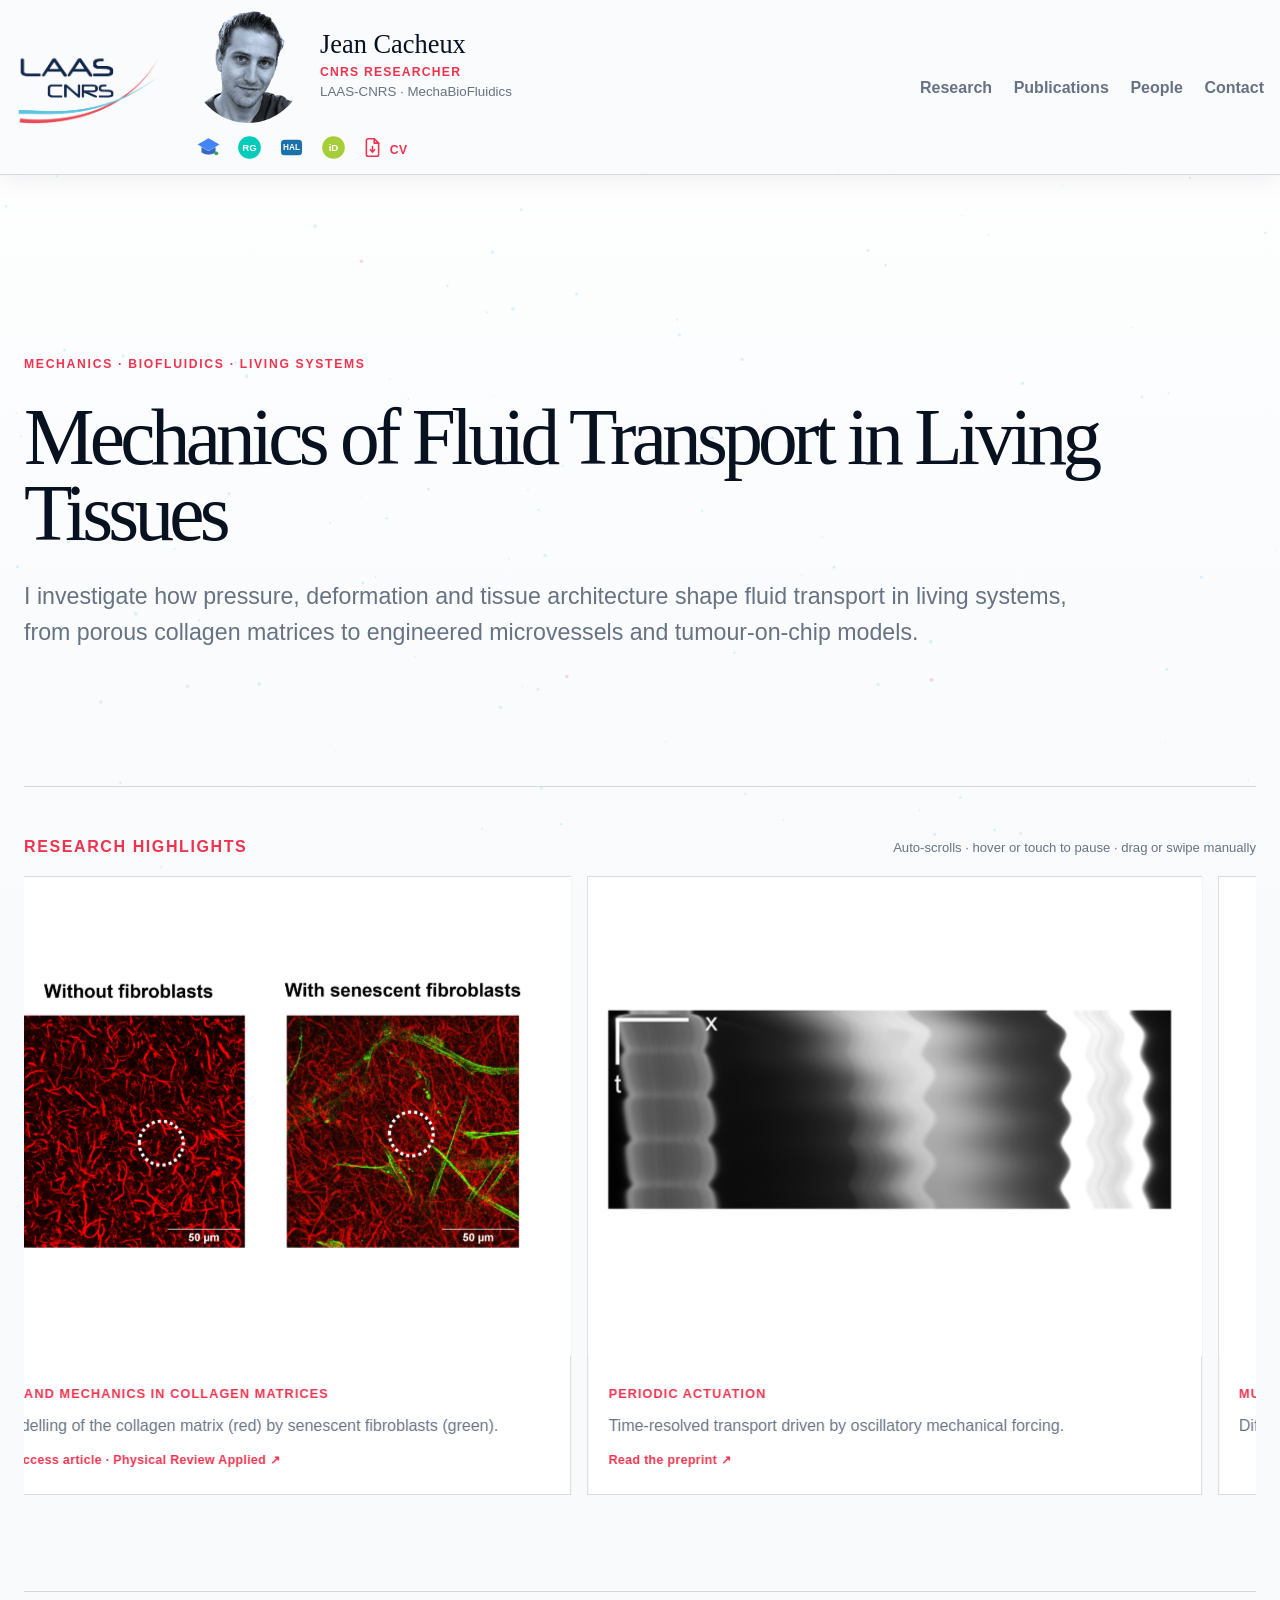
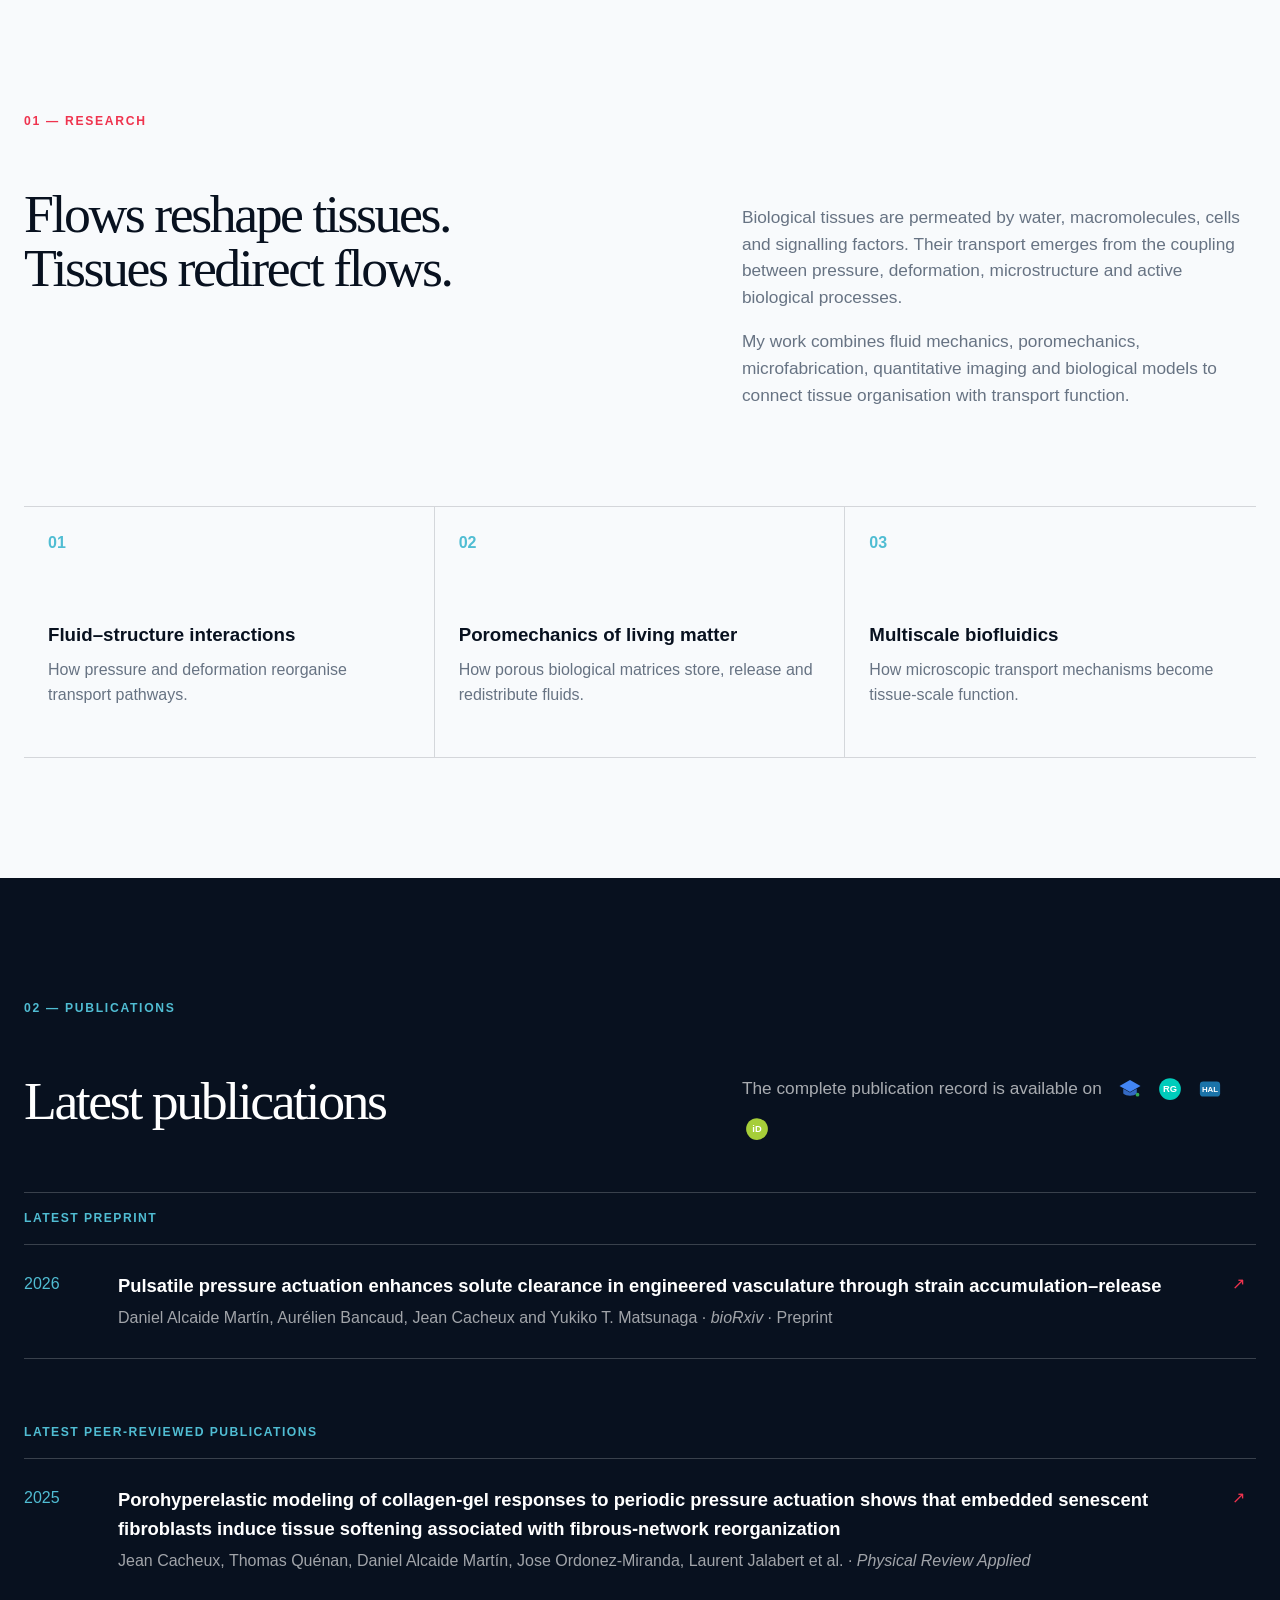
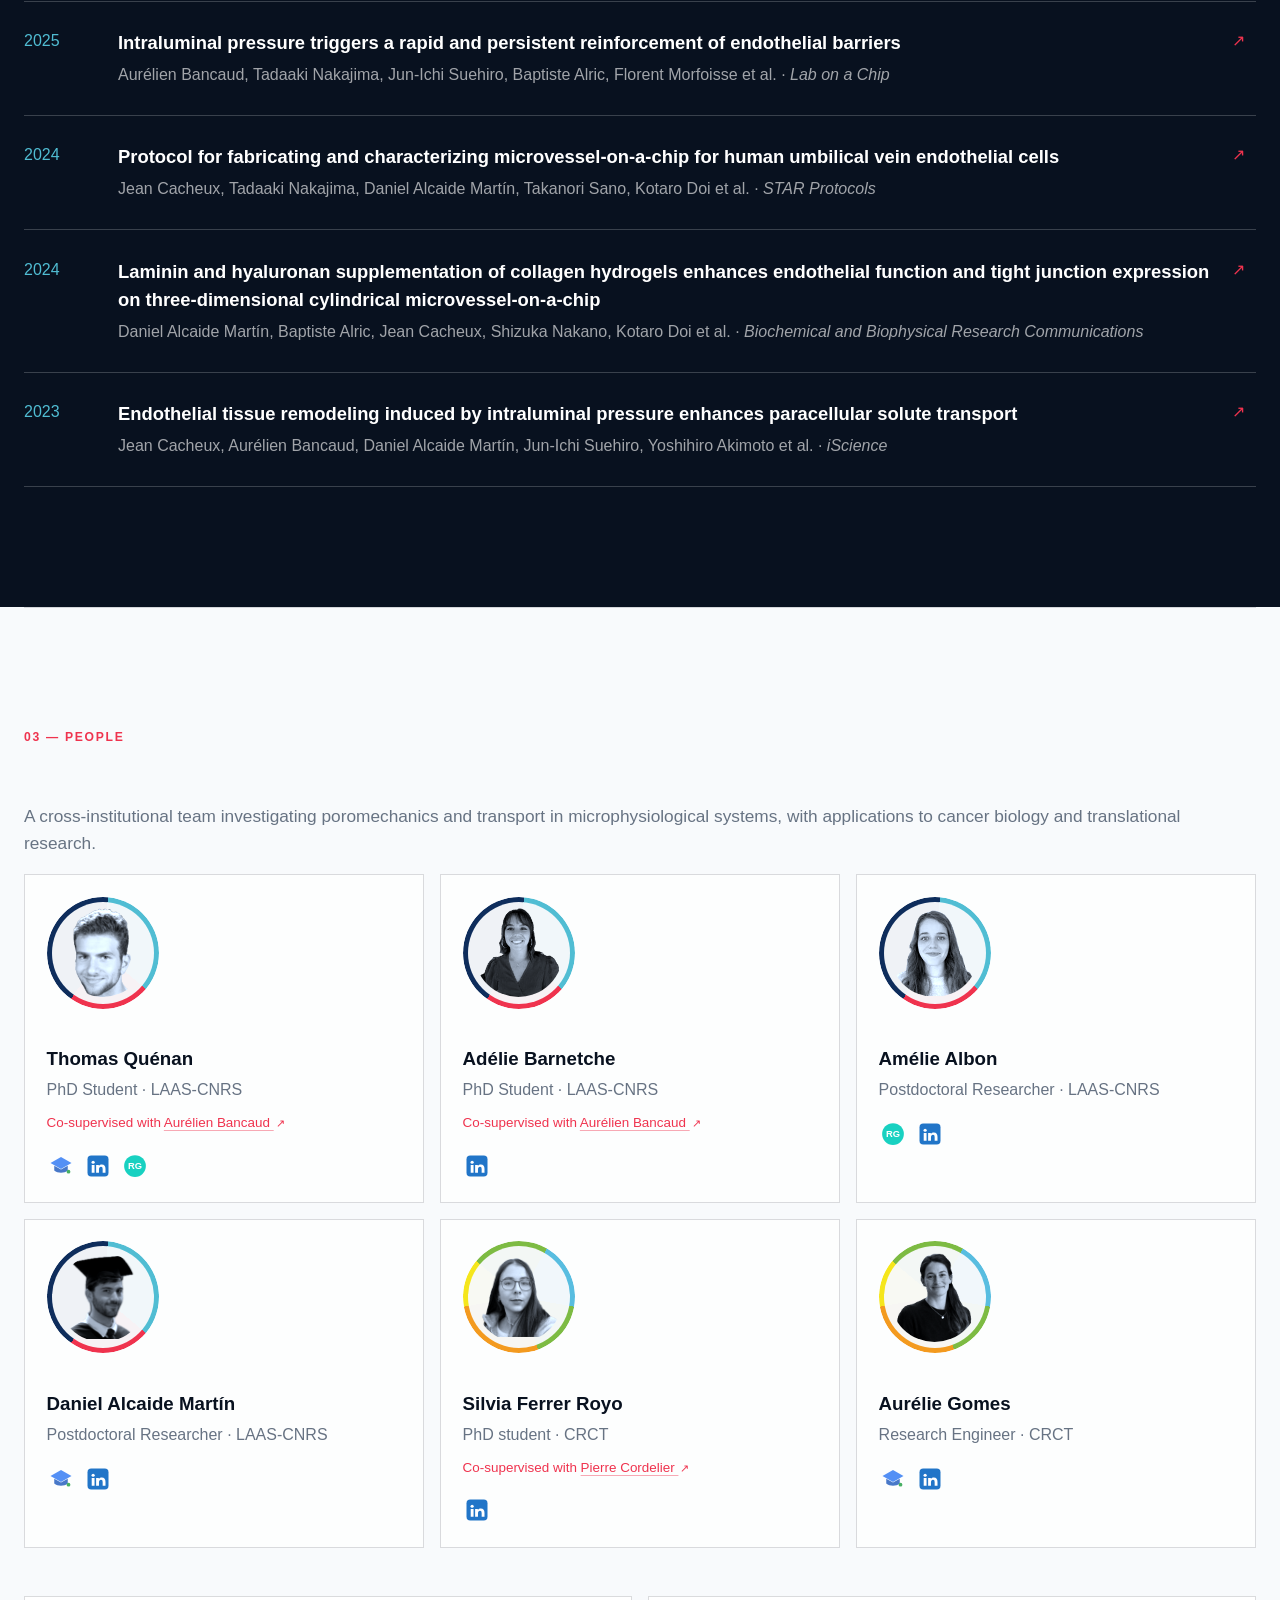
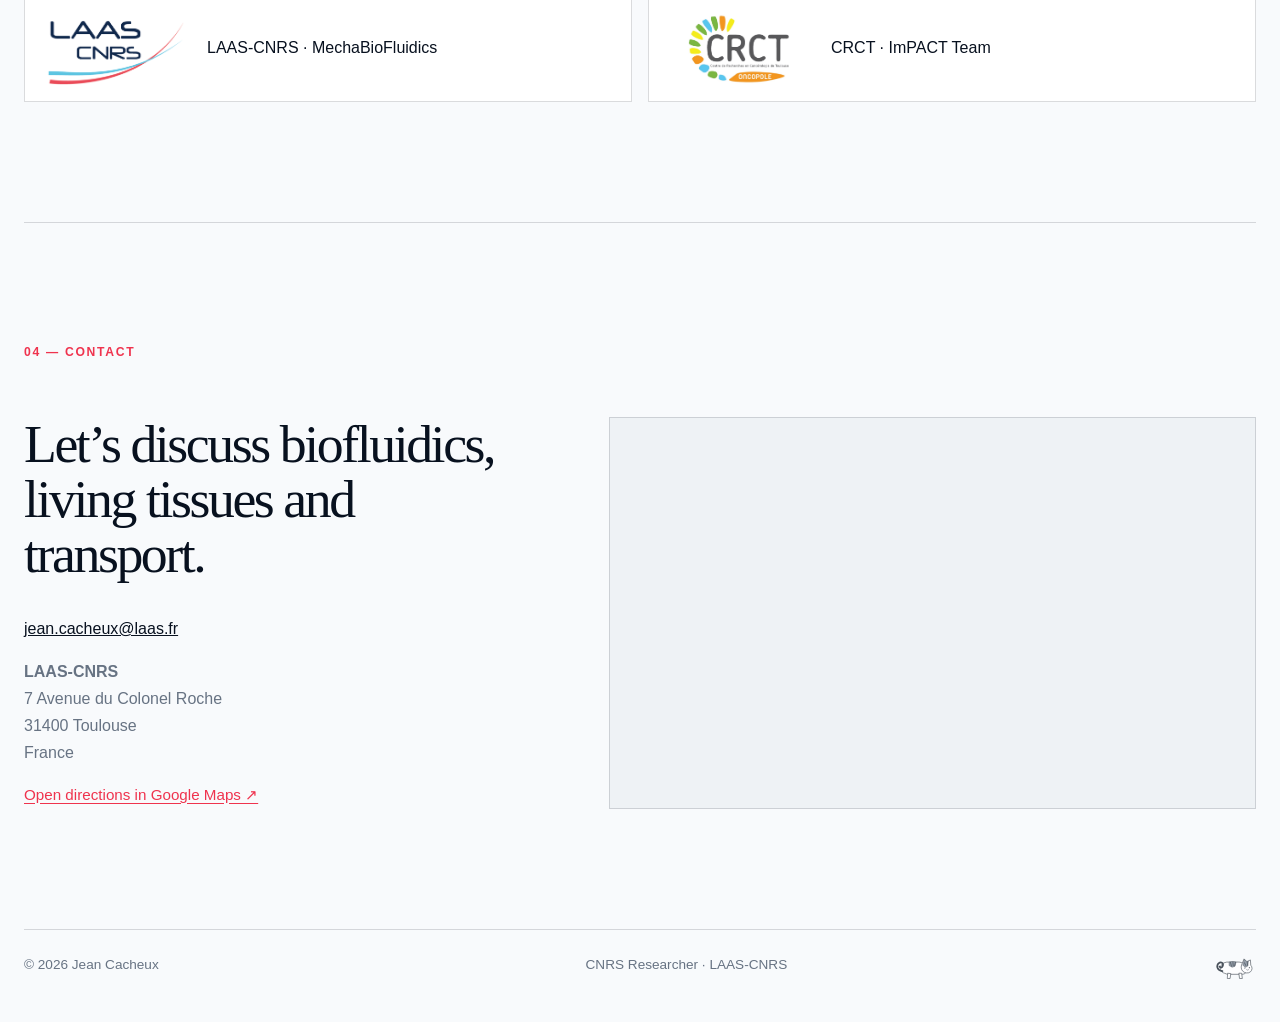
==== commit 36e234b7: "Update index.html" ====
--- a/index.html
+++ b/index.html
@@ -40,7 +40,7 @@
   "url": "https://jeancacheux.github.io/",
   "name": "Jean Cacheux | CNRS Researcher at LAAS-CNRS",
   "description": "Academic profile of Jean Cacheux, CNRS researcher at LAAS-CNRS, working on fluid transport in living tissues, collagen mechanics, biofluidics, engineered microvessels and tumour-on-chip models.",
-  "dateModified": "2026-08-03",
+  "dateModified": "2026-08-05T09:44:00+02:00"
   "mainEntity": {
     "@type": "Person",
     "@id": "https://jeancacheux.github.io/#jean-cacheux",
